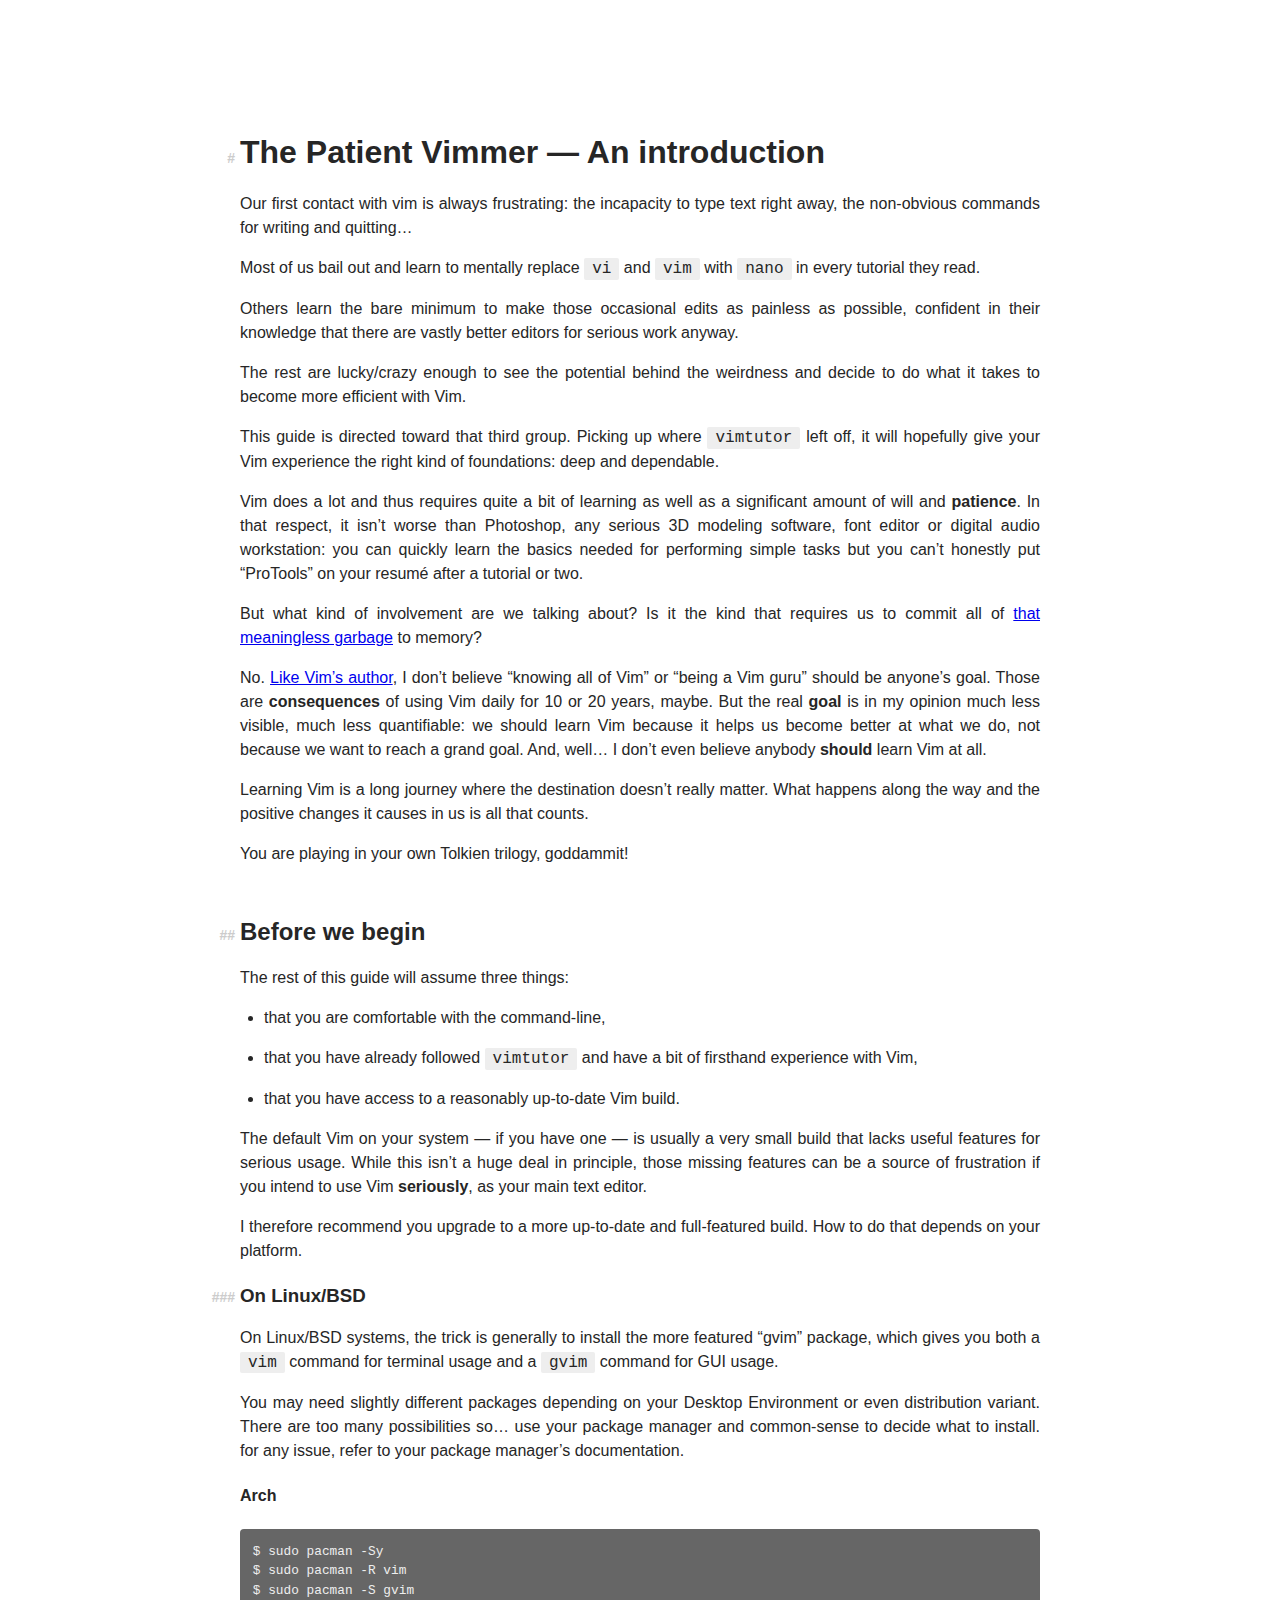
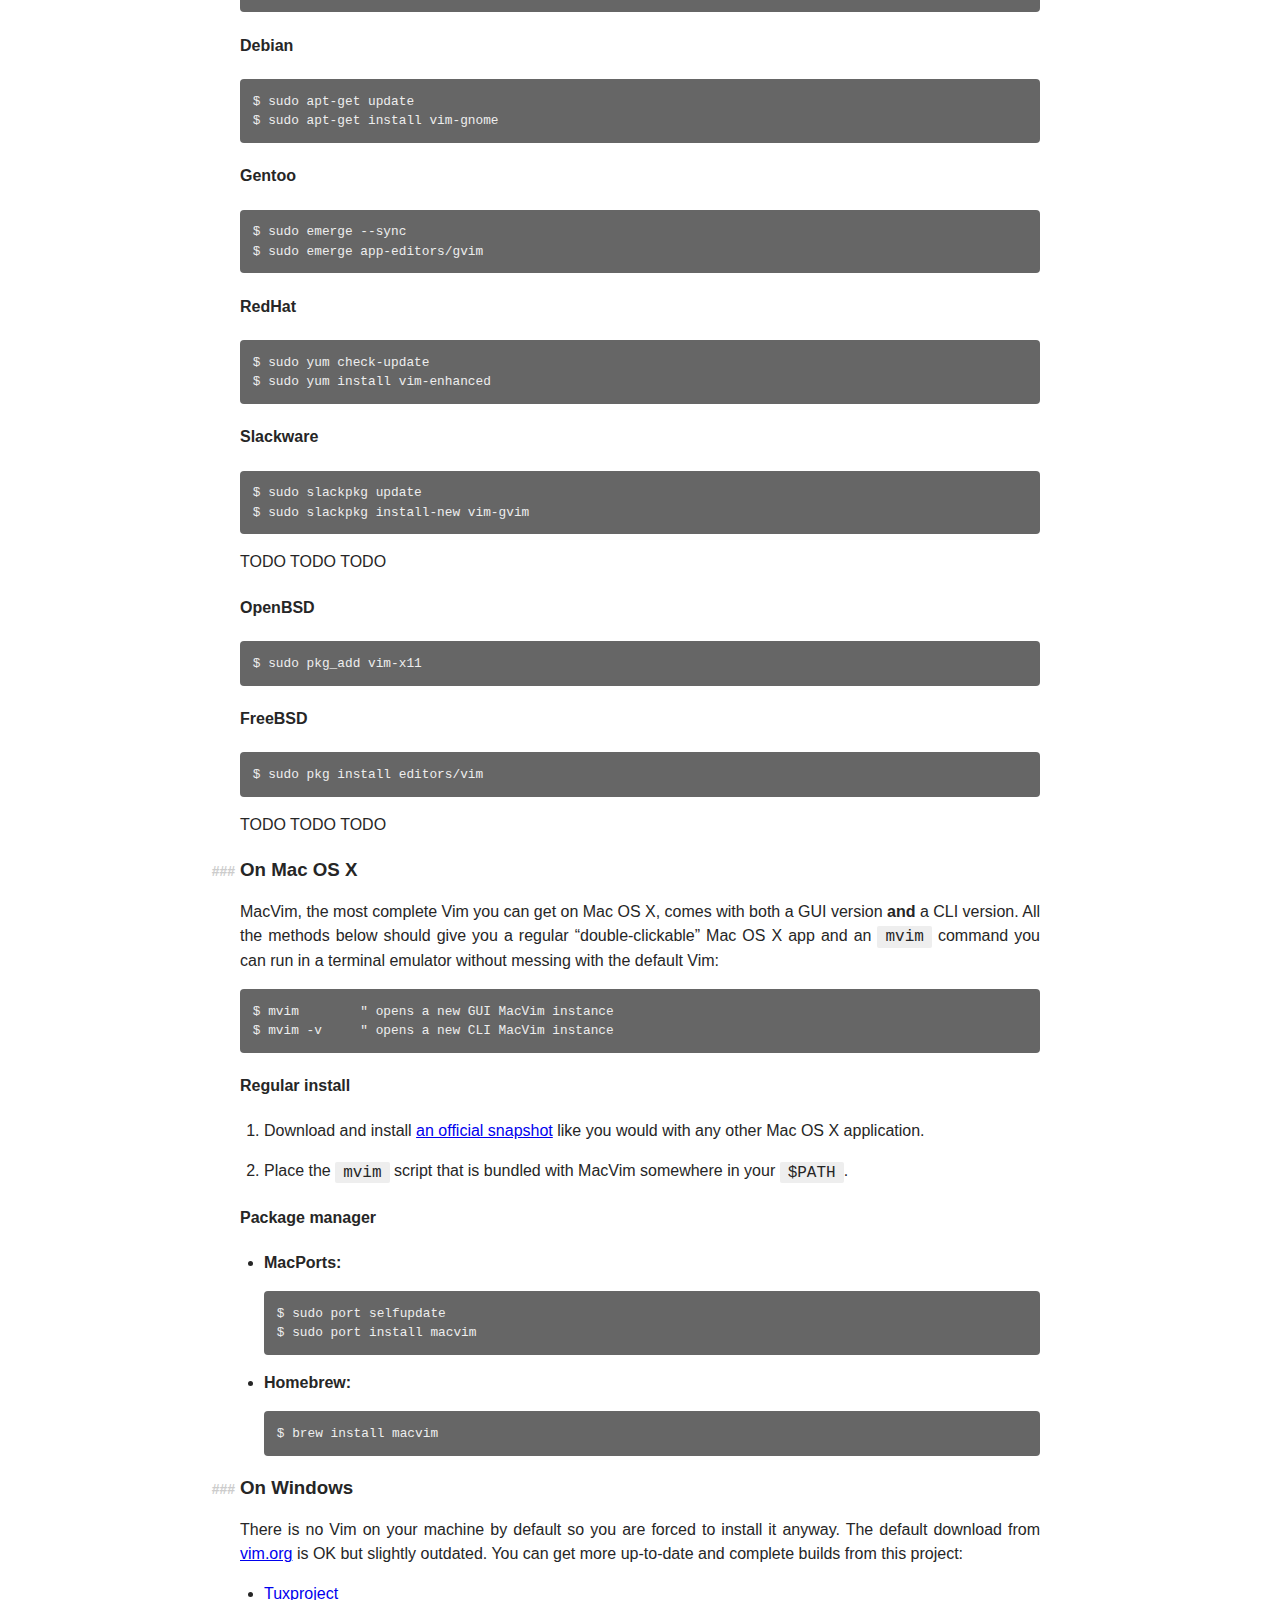
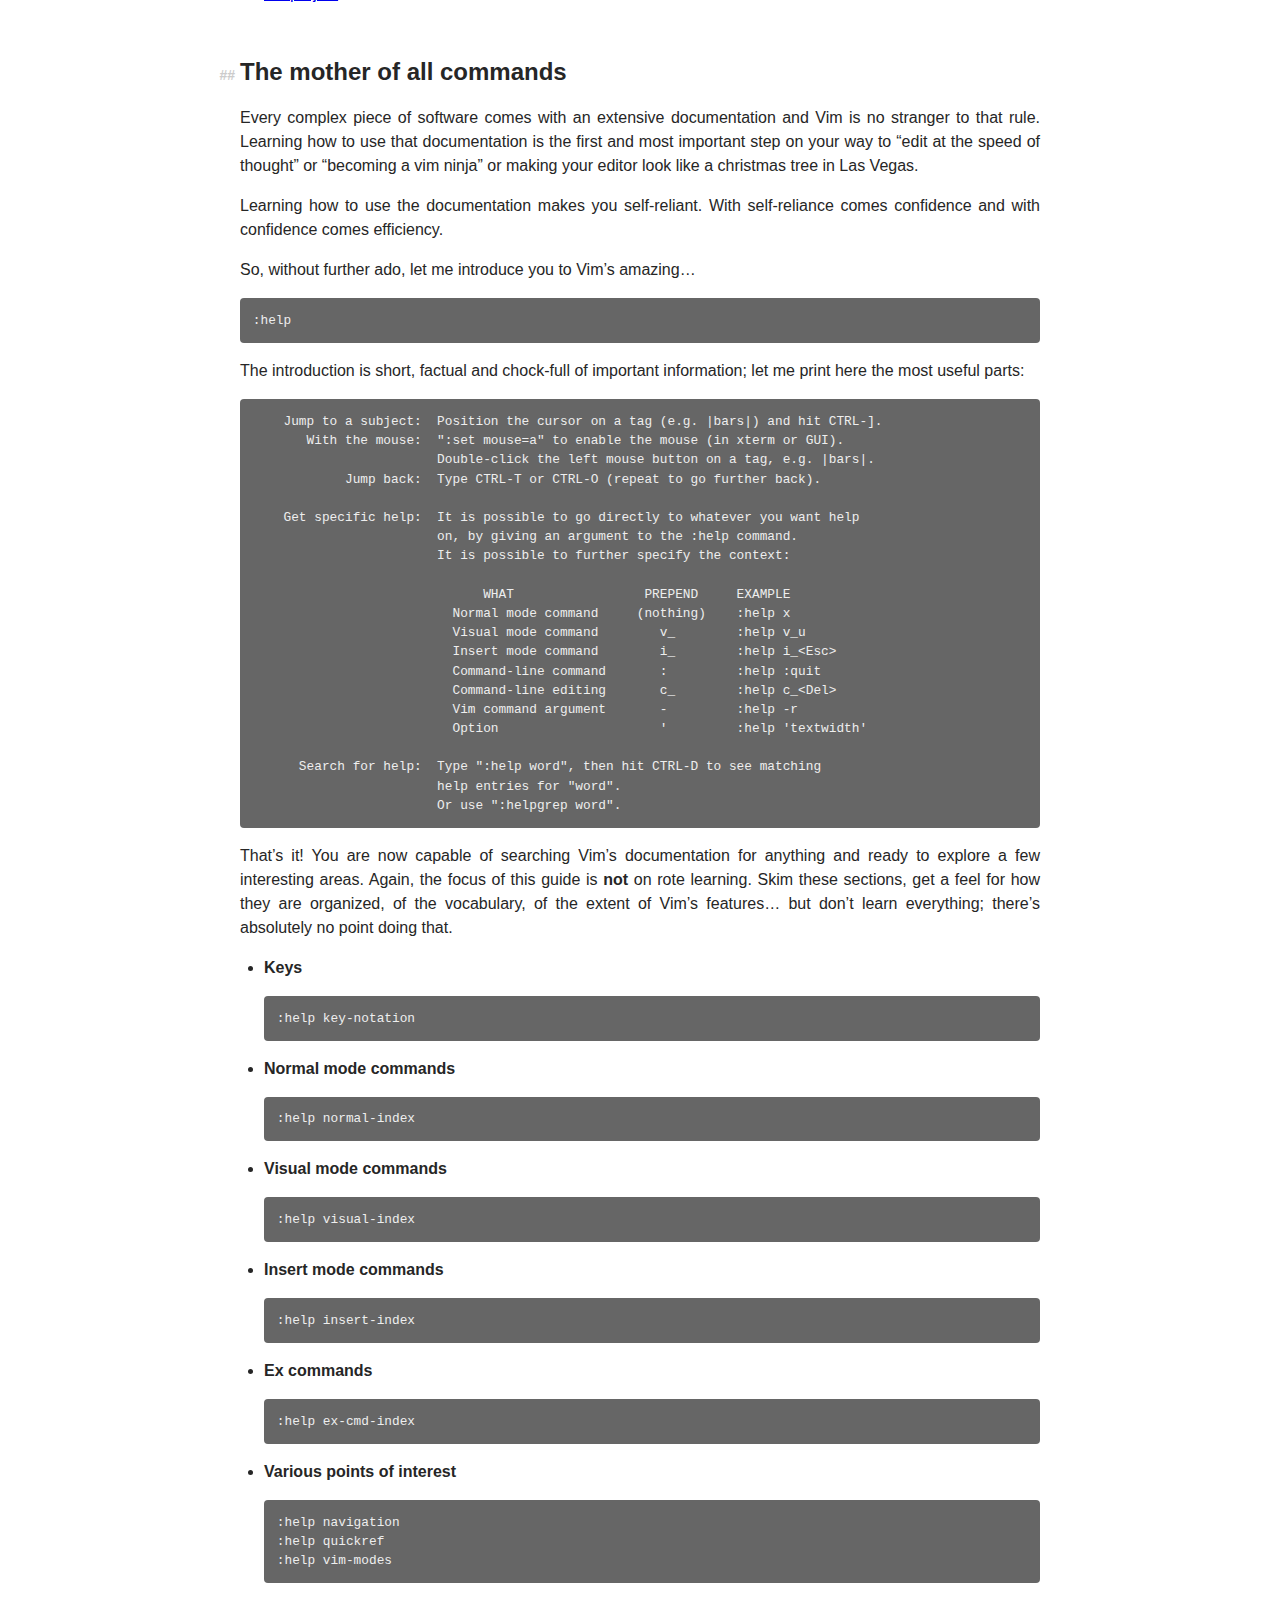
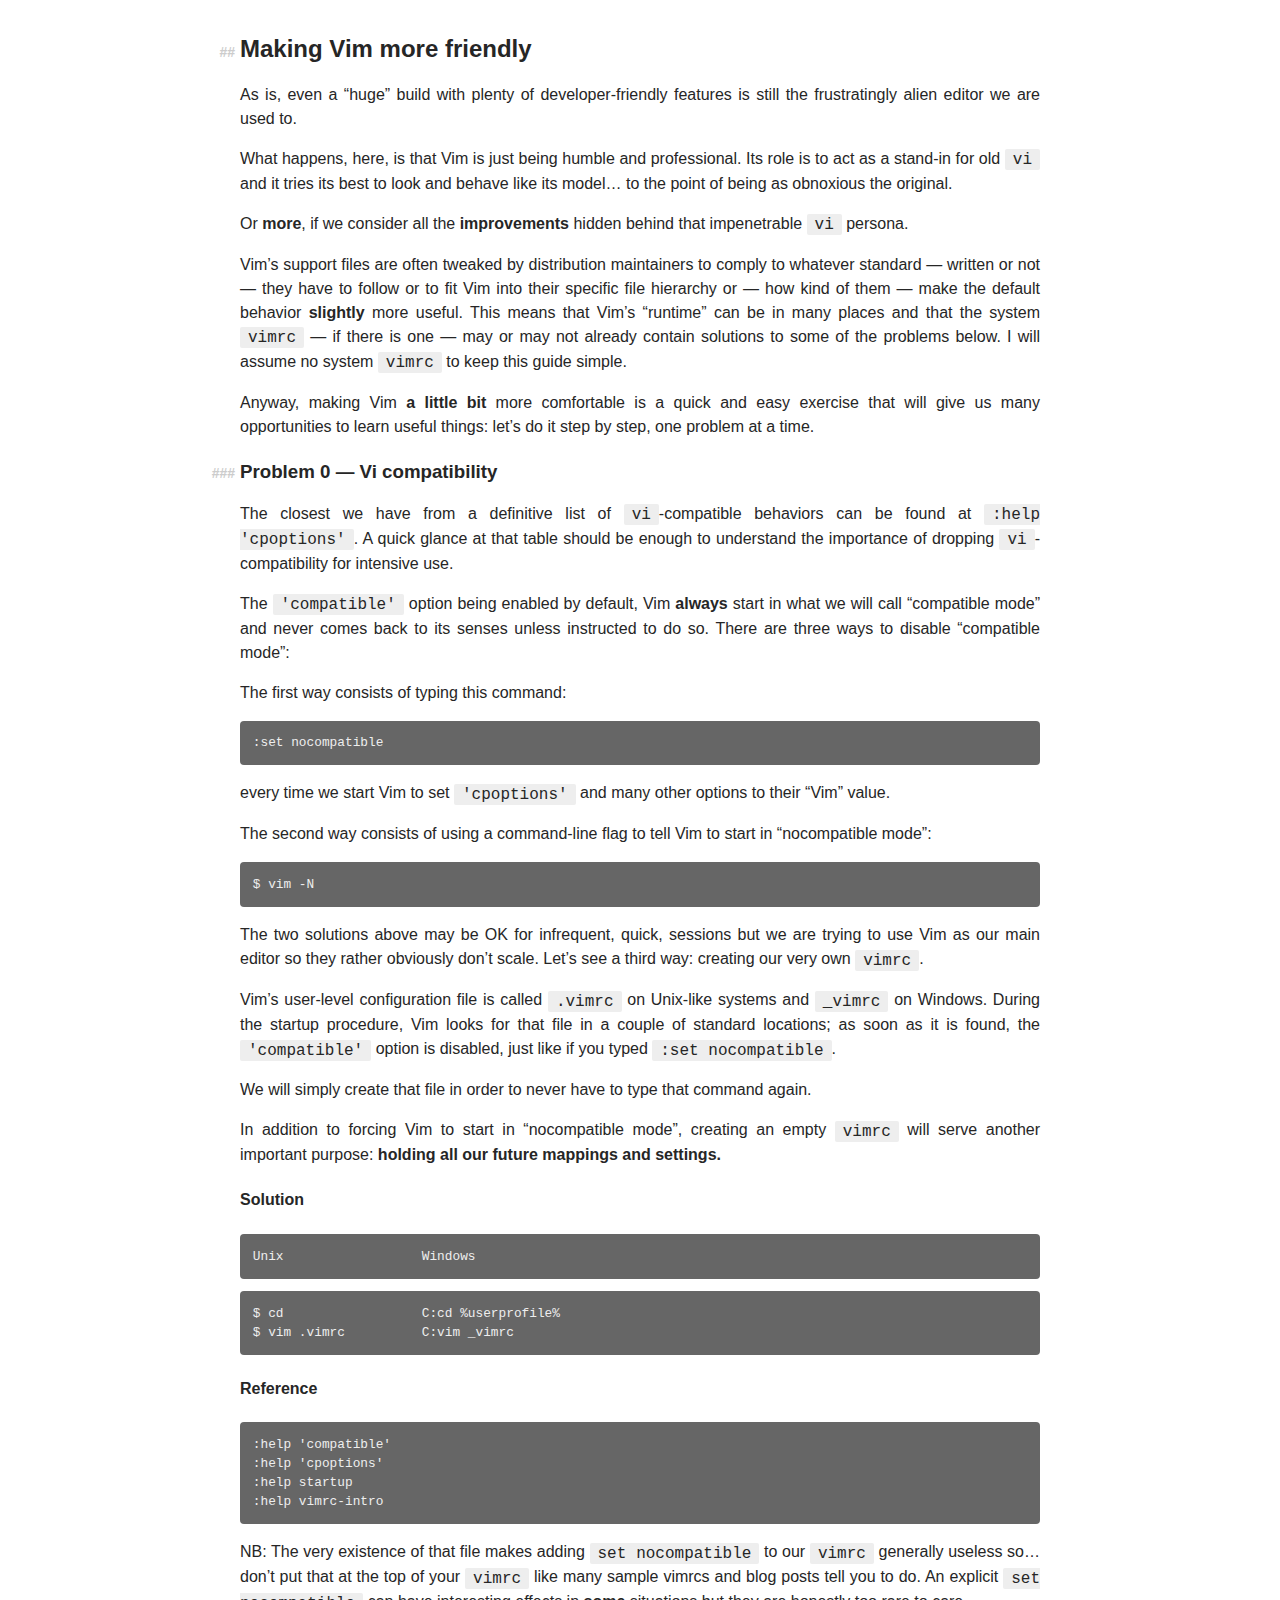
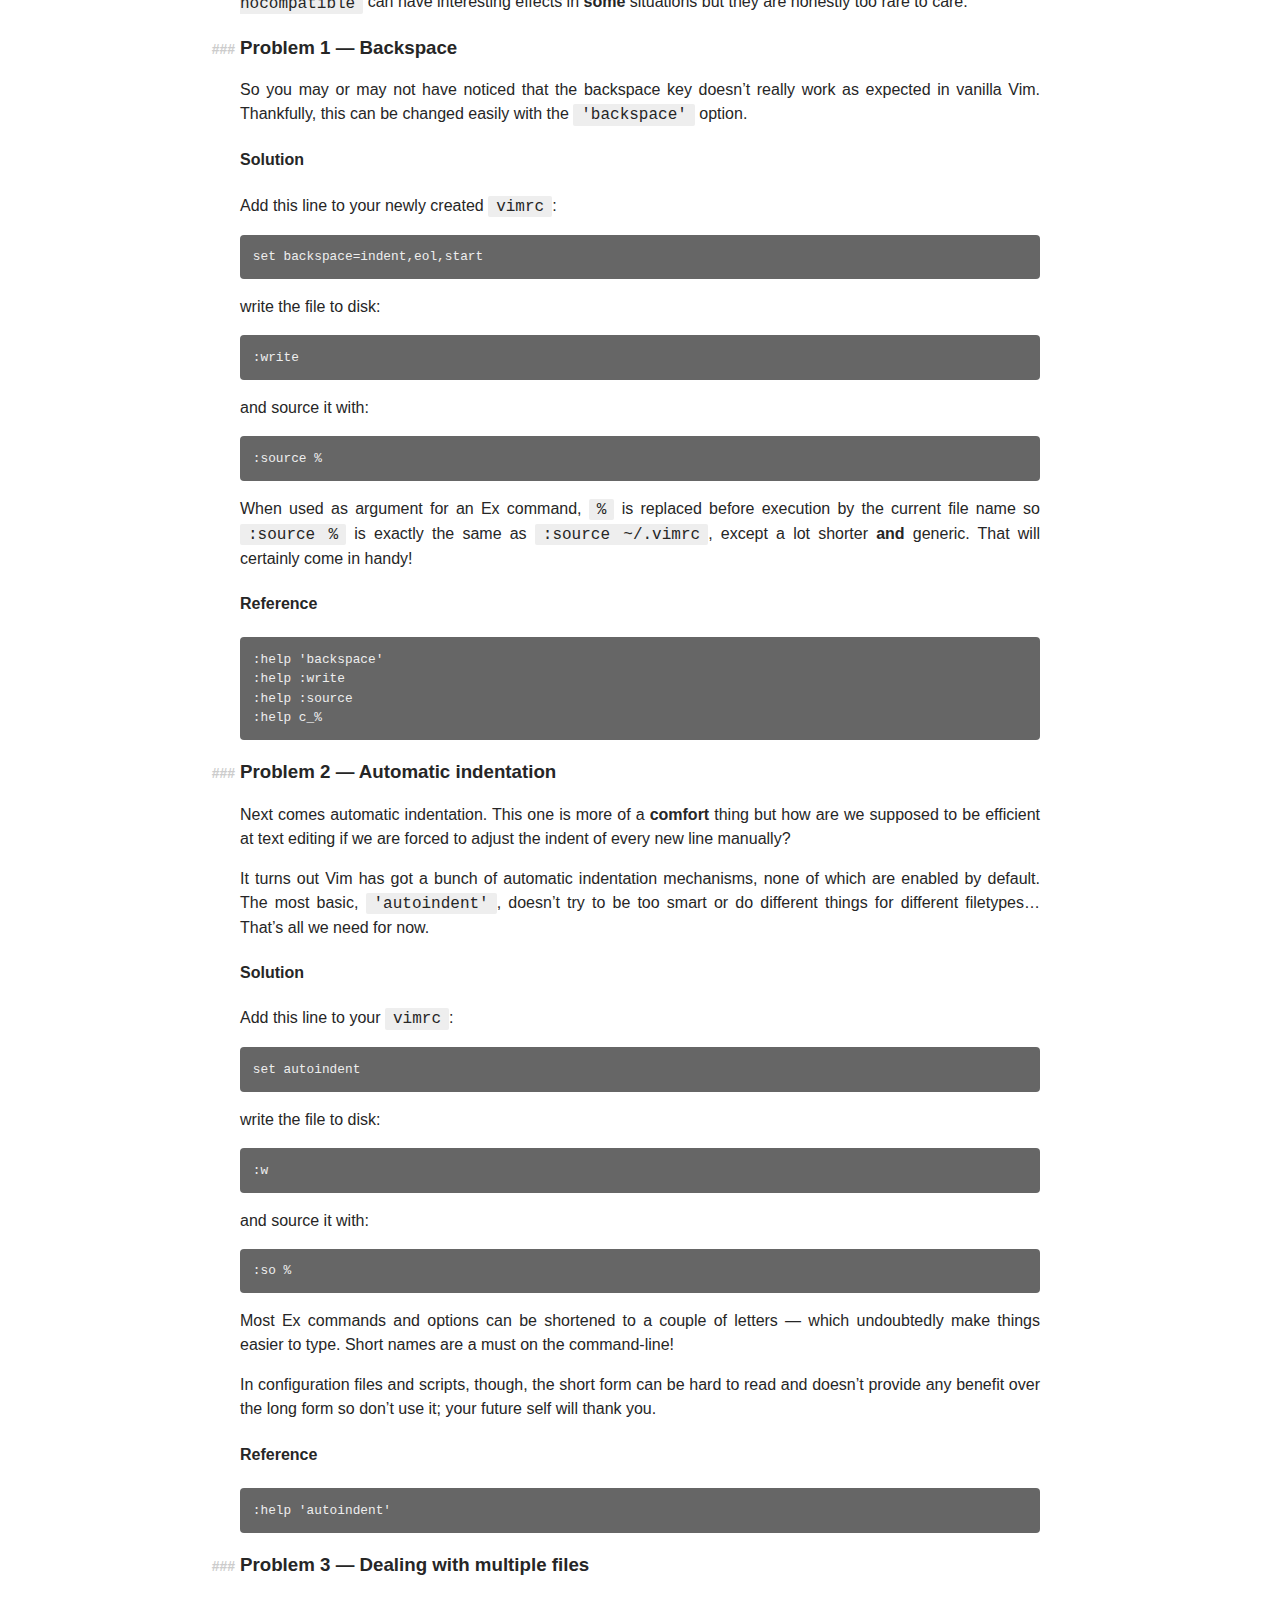
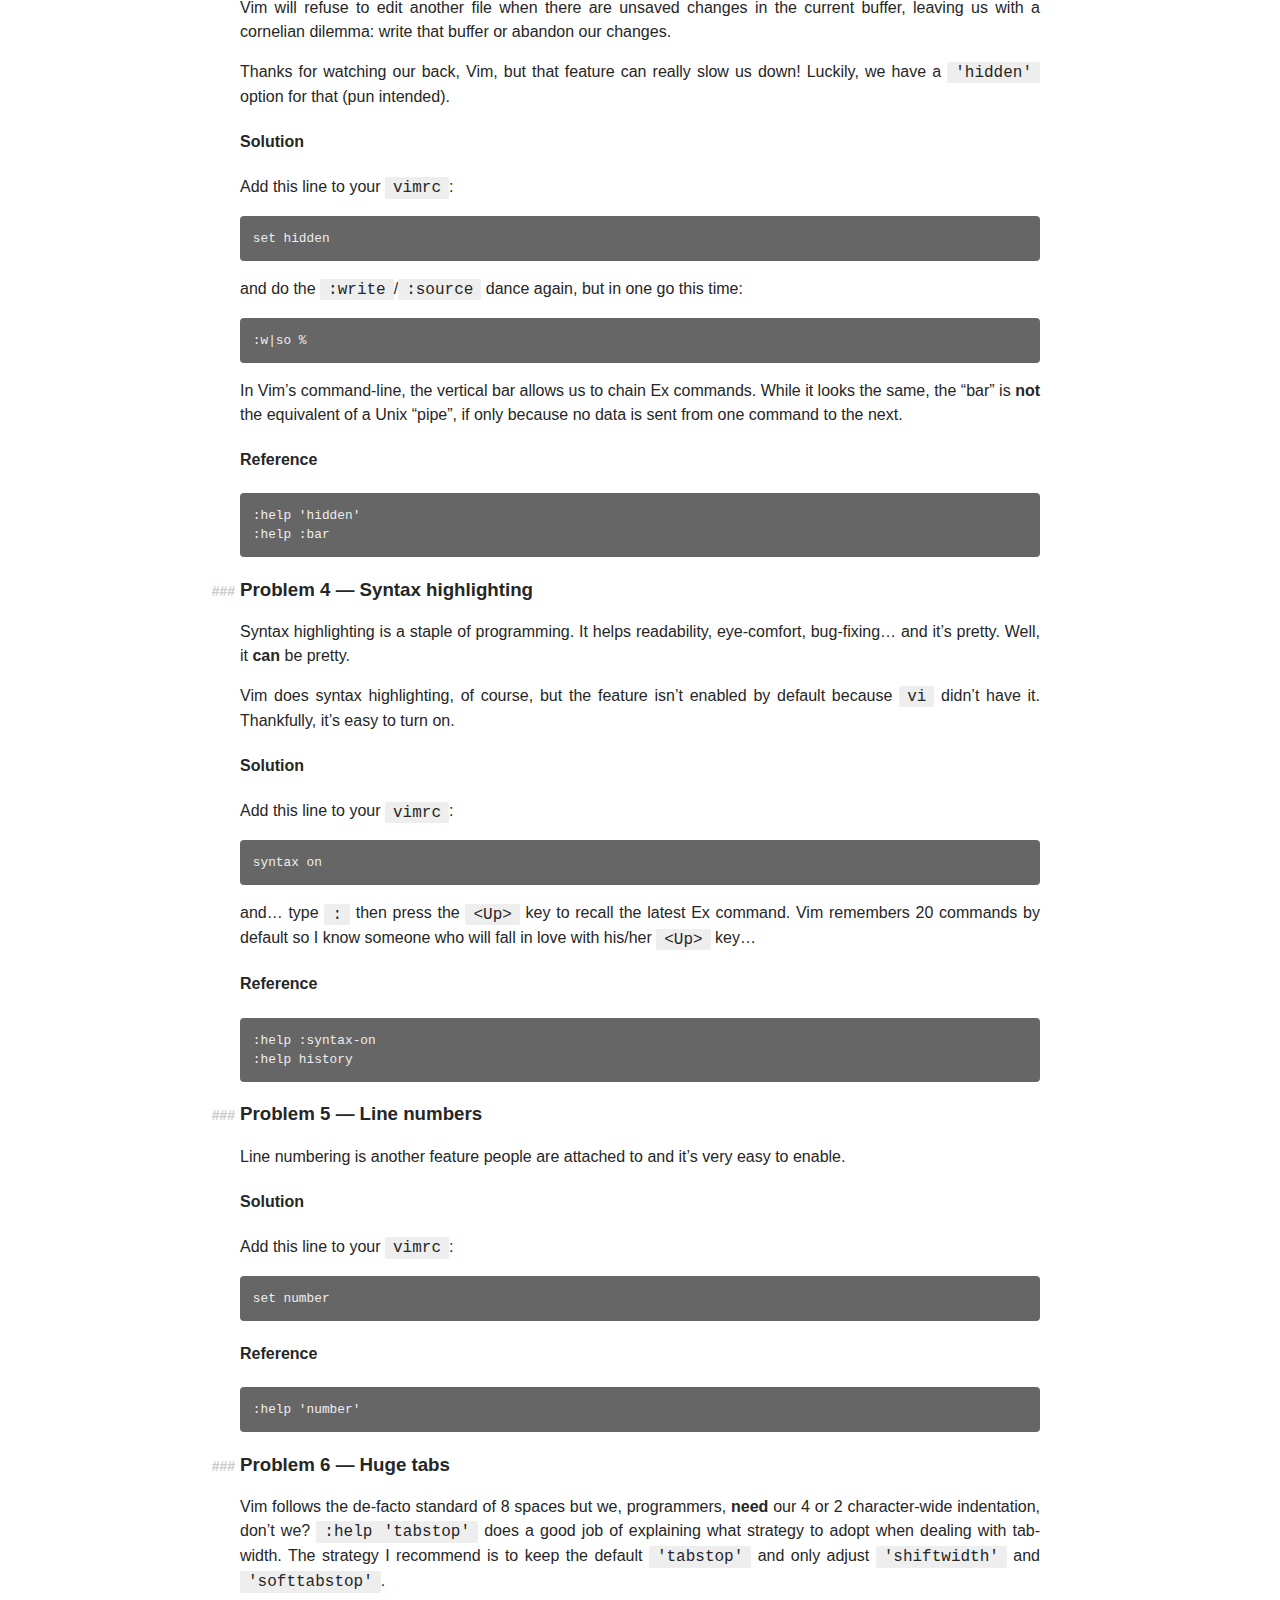
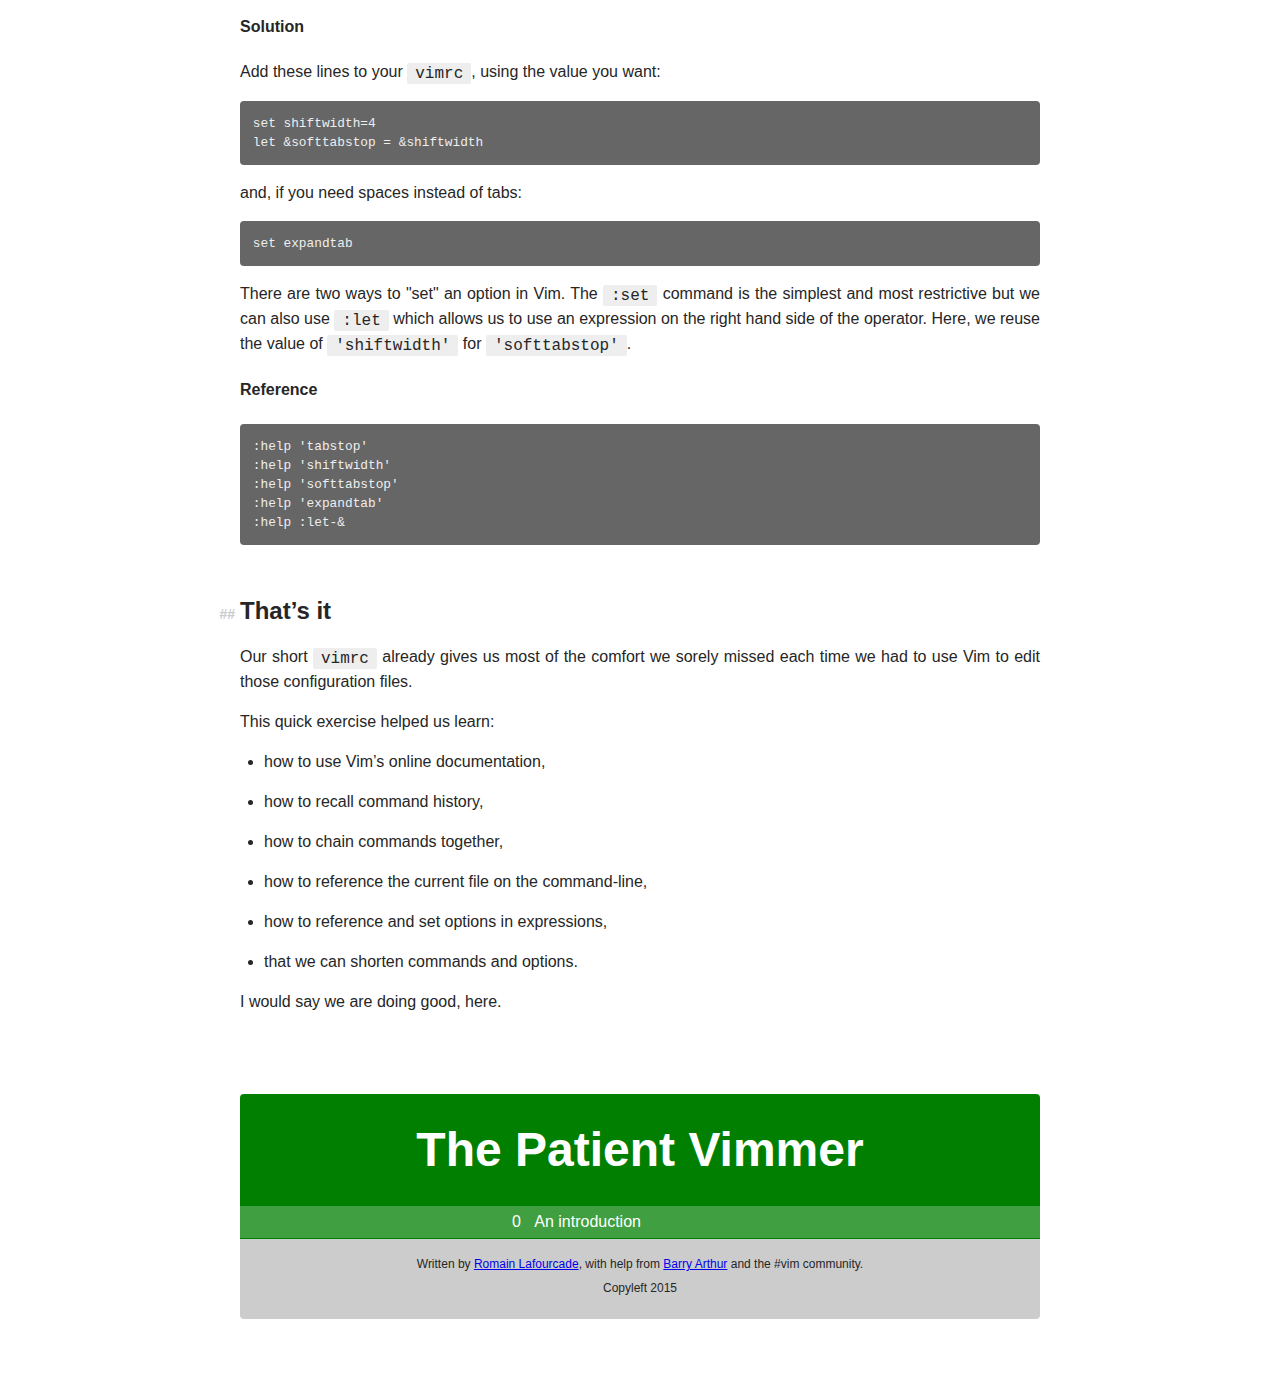
==== 0.html @ e62d8d64 "Small styling changes. Author links." ====
<!DOCTYPE html>
<html lang="en">
<head>
<meta charset="UTF-8">
<!--[if IE]><meta http-equiv="X-UA-Compatible" content="IE=edge"><![endif]-->
<meta name="viewport" content="width=device-width, initial-scale=1.0">
<meta name="generator" content="Asciidoctor 1.5.2">
<title>The Patient Vimmer — An introduction</title>
<link rel="stylesheet" href="css/style.css">
</head>
<body class="article">
<div id="header">
<h1>The Patient Vimmer — An introduction</h1>
</div>
<div id="content">
<div id="preamble">
<div class="sectionbody">
<div class="paragraph">
<p>Our first contact with vim is always frustrating: the incapacity to type text right away, the non-obvious commands for writing and quitting…</p>
</div>
<div class="paragraph">
<p>Most of us bail out and learn to mentally replace <code>vi</code> and <code>vim</code> with <code>nano</code> in every tutorial they read.</p>
</div>
<div class="paragraph">
<p>Others learn the bare minimum to make those occasional edits as painless as possible, confident in their knowledge that there are vastly better editors for serious work anyway.</p>
</div>
<div class="paragraph">
<p>The rest are lucky/crazy enough to see the potential behind the weirdness and decide to do what it takes to become more efficient with Vim.</p>
</div>
<div class="paragraph">
<p>This guide is directed toward that third group. Picking up where <code>vimtutor</code> left off, it will hopefully give your Vim experience the right kind of foundations: deep and dependable.</p>
</div>
<div class="paragraph">
<p>Vim does a lot and thus requires quite a bit of learning as well as a significant amount of will and <strong>patience</strong>. In that respect, it isn’t worse than Photoshop, any serious 3D modeling software, font editor or digital audio workstation: you can quickly learn the basics needed for performing simple tasks but you can’t honestly put “ProTools” on your resumé after a tutorial or two.</p>
</div>
<div class="paragraph">
<p>But what kind of involvement are we talking about? Is it the kind that requires us to commit all of <a href="http://www.viemu.com/vi-vim-cheat-sheet.gif">that meaningless garbage</a> to memory?</p>
</div>
<div class="paragraph">
<p>No. <a href="http://www.moolenaar.net/habits.html">Like Vim&#8217;s author</a>, I don’t believe “knowing all of Vim” or “being a Vim guru” should be anyone’s goal. Those are <strong>consequences</strong> of using Vim daily for 10 or 20 years, maybe. But the real <strong>goal</strong> is in my opinion much less visible, much less quantifiable: we should learn Vim because it helps us become better at what we do, not because we want to reach a grand goal. And, well… I don’t even believe anybody <strong>should</strong> learn Vim at all.</p>
</div>
<div class="paragraph">
<p>Learning Vim is a long journey where the destination doesn’t really matter. What happens along the way and the positive changes it causes in us is all that counts.</p>
</div>
<div class="paragraph">
<p>You are playing in your own Tolkien trilogy, goddammit!</p>
</div>
</div>
</div>
<div class="sect1">
<h2 id="_before_we_begin">Before we begin</h2>
<div class="sectionbody">
<div class="paragraph">
<p>The rest of this guide will assume three things:</p>
</div>
<div class="ulist">
<ul>
<li>
<p>that you are comfortable with the command-line,</p>
</li>
<li>
<p>that you have already followed <code>vimtutor</code> and have a bit of firsthand experience with Vim,</p>
</li>
<li>
<p>that you have access to a reasonably up-to-date Vim build.</p>
</li>
</ul>
</div>
<div class="paragraph">
<p>The default Vim on your system — if you have one — is usually a very small build that lacks useful features for serious usage. While this isn’t a huge deal in principle, those missing features can be a source of frustration if you intend to use Vim <strong>seriously</strong>, as your main text editor.</p>
</div>
<div class="paragraph">
<p>I therefore recommend you upgrade to a more up-to-date and full-featured build. How to do that depends on your platform.</p>
</div>
<div class="sect2">
<h3 id="_on_linux_bsd">On Linux/BSD</h3>
<div class="paragraph">
<p>On Linux/BSD systems, the trick is generally to install the more featured “gvim” package, which gives you both a <code>vim</code> command for terminal usage and a <code>gvim</code> command for GUI usage.</p>
</div>
<div class="paragraph">
<p>You may need slightly different packages depending on your Desktop Environment or even distribution variant. There are too many possibilities so… use your package manager and common-sense to decide what to install. for any issue, refer to your package manager’s documentation.</p>
</div>
<div class="sect3">
<h4 id="_arch">Arch</h4>
<div class="literalblock">
<div class="content">
<pre>$ sudo pacman -Sy
$ sudo pacman -R vim
$ sudo pacman -S gvim</pre>
</div>
</div>
</div>
<div class="sect3">
<h4 id="_debian">Debian</h4>
<div class="literalblock">
<div class="content">
<pre>$ sudo apt-get update
$ sudo apt-get install vim-gnome</pre>
</div>
</div>
</div>
<div class="sect3">
<h4 id="_gentoo">Gentoo</h4>
<div class="literalblock">
<div class="content">
<pre>$ sudo emerge --sync
$ sudo emerge app-editors/gvim</pre>
</div>
</div>
</div>
<div class="sect3">
<h4 id="_redhat">RedHat</h4>
<div class="literalblock">
<div class="content">
<pre>$ sudo yum check-update
$ sudo yum install vim-enhanced</pre>
</div>
</div>
</div>
<div class="sect3">
<h4 id="_slackware">Slackware</h4>
<div class="literalblock">
<div class="content">
<pre>$ sudo slackpkg update
$ sudo slackpkg install-new vim-gvim</pre>
</div>
</div>
<div class="paragraph">
<p>TODO TODO TODO</p>
</div>
</div>
<div class="sect3">
<h4 id="_openbsd">OpenBSD</h4>
<div class="literalblock">
<div class="content">
<pre>$ sudo pkg_add vim-x11</pre>
</div>
</div>
</div>
<div class="sect3">
<h4 id="_freebsd">FreeBSD</h4>
<div class="literalblock">
<div class="content">
<pre>$ sudo pkg install editors/vim</pre>
</div>
</div>
<div class="paragraph">
<p>TODO TODO TODO</p>
</div>
</div>
</div>
<div class="sect2">
<h3 id="_on_mac_os_x">On Mac OS X</h3>
<div class="paragraph">
<p>MacVim, the most complete Vim you can get on Mac OS X, comes with both a GUI version <strong>and</strong> a CLI version. All the methods below should give you a regular “double-clickable” Mac OS X app and an <code>mvim</code> command you can run in a terminal emulator without messing with the default Vim:</p>
</div>
<div class="literalblock">
<div class="content">
<pre>$ mvim        " opens a new GUI MacVim instance
$ mvim -v     " opens a new CLI MacVim instance</pre>
</div>
</div>
<div class="sect3">
<h4 id="_regular_install">Regular install</h4>
<div class="olist arabic">
<ol class="arabic">
<li>
<p>Download and install <a href="https://github.com/b4winckler/macvim/releases">an official snapshot</a> like you would with any other Mac OS X application.</p>
</li>
<li>
<p>Place the <code>mvim</code> script that is bundled with MacVim somewhere in your <code>$PATH</code>.</p>
</li>
</ol>
</div>
</div>
<div class="sect3">
<h4 id="_package_manager">Package manager</h4>
<div class="ulist">
<ul>
<li>
<p><strong>MacPorts:</strong></p>
<div class="literalblock">
<div class="content">
<pre>$ sudo port selfupdate
$ sudo port install macvim</pre>
</div>
</div>
</li>
<li>
<p><strong>Homebrew:</strong></p>
<div class="literalblock">
<div class="content">
<pre>$ brew install macvim</pre>
</div>
</div>
</li>
</ul>
</div>
</div>
</div>
<div class="sect2">
<h3 id="_on_windows">On Windows</h3>
<div class="paragraph">
<p>There is no Vim on your machine by default so you are forced to install it anyway. The default download from <a href="http://wwww.vim.org">vim.org</a> is OK but slightly outdated. You can get more up-to-date and complete builds from this project:</p>
</div>
<div class="ulist">
<ul>
<li>
<p><a href="http://tuxproject.de/projects/vim/">Tuxproject</a></p>
</li>
</ul>
</div>
</div>
</div>
</div>
<div class="sect1">
<h2 id="_the_mother_of_all_commands">The mother of all commands</h2>
<div class="sectionbody">
<div class="paragraph">
<p>Every complex piece of software comes with an extensive documentation and Vim is no stranger to that rule. Learning how to use that documentation is the first and most important step on your way to “edit at the speed of thought” or “becoming a vim ninja” or making your editor look like a christmas tree in Las Vegas.</p>
</div>
<div class="paragraph">
<p>Learning how to use the documentation makes you self-reliant. With self-reliance comes confidence and with confidence comes efficiency.</p>
</div>
<div class="paragraph">
<p>So, without further ado, let me introduce you to Vim’s amazing…</p>
</div>
<div class="literalblock">
<div class="content">
<pre>:help</pre>
</div>
</div>
<div class="paragraph">
<p>The introduction is short, factual and chock-full of important information; let me print here the most useful parts:</p>
</div>
<div class="literalblock">
<div class="content">
<pre>    Jump to a subject:  Position the cursor on a tag (e.g. |bars|) and hit CTRL-].
       With the mouse:  ":set mouse=a" to enable the mouse (in xterm or GUI).
                        Double-click the left mouse button on a tag, e.g. |bars|.
            Jump back:  Type CTRL-T or CTRL-O (repeat to go further back).

    Get specific help:  It is possible to go directly to whatever you want help
                        on, by giving an argument to the :help command.
                        It is possible to further specify the context:

                              WHAT                 PREPEND     EXAMPLE
                          Normal mode command     (nothing)    :help x
                          Visual mode command        v_        :help v_u
                          Insert mode command        i_        :help i_&lt;Esc&gt;
                          Command-line command       :         :help :quit
                          Command-line editing       c_        :help c_&lt;Del&gt;
                          Vim command argument       -         :help -r
                          Option                     '         :help 'textwidth'

      Search for help:  Type ":help word", then hit CTRL-D to see matching
                        help entries for "word".
                        Or use ":helpgrep word".</pre>
</div>
</div>
<div class="paragraph">
<p>That’s it! You are now capable of searching Vim’s documentation for anything and ready to explore a few interesting areas. Again, the focus of this guide is <strong>not</strong> on rote learning. Skim these sections, get a feel for how they are organized, of the vocabulary, of the extent of Vim’s features… but don’t learn everything; there’s absolutely no point doing that.</p>
</div>
<div class="ulist">
<ul>
<li>
<p><strong>Keys</strong></p>
<div class="literalblock">
<div class="content">
<pre>:help key-notation</pre>
</div>
</div>
</li>
<li>
<p><strong>Normal mode commands</strong></p>
<div class="literalblock">
<div class="content">
<pre>:help normal-index</pre>
</div>
</div>
</li>
<li>
<p><strong>Visual mode commands</strong></p>
<div class="literalblock">
<div class="content">
<pre>:help visual-index</pre>
</div>
</div>
</li>
<li>
<p><strong>Insert mode commands</strong></p>
<div class="literalblock">
<div class="content">
<pre>:help insert-index</pre>
</div>
</div>
</li>
<li>
<p><strong>Ex commands</strong></p>
<div class="literalblock">
<div class="content">
<pre>:help ex-cmd-index</pre>
</div>
</div>
</li>
<li>
<p><strong>Various points of interest</strong></p>
<div class="literalblock">
<div class="content">
<pre>:help navigation
:help quickref
:help vim-modes</pre>
</div>
</div>
</li>
</ul>
</div>
</div>
</div>
<div class="sect1">
<h2 id="_making_vim_more_friendly">Making Vim more friendly</h2>
<div class="sectionbody">
<div class="paragraph">
<p>As is, even a “huge” build with plenty of developer-friendly features is still the frustratingly alien editor we are used to.</p>
</div>
<div class="paragraph">
<p>What happens, here, is that Vim is just being humble and professional. Its role is to act as a stand-in for old <code>vi</code> and it tries its best to look and behave like its model… to the point of being as obnoxious the original.</p>
</div>
<div class="paragraph">
<p>Or <strong>more</strong>, if we consider all the <strong>improvements</strong> hidden behind that impenetrable <code>vi</code> persona.</p>
</div>
<div class="paragraph">
<p>Vim’s support files are often tweaked by distribution maintainers to comply to whatever standard — written or not — they have to follow or to fit Vim into their specific file hierarchy or — how kind of them — make the default behavior <strong>slightly</strong> more useful. This means that Vim’s “runtime” can be in many places and that the system <code>vimrc</code> — if there is one — may or may not already contain solutions to some of the problems below. I will assume no system <code>vimrc</code> to keep this guide simple.</p>
</div>
<div class="paragraph">
<p>Anyway, making Vim <strong>a little bit</strong> more comfortable is a quick and easy exercise that will give us many opportunities to learn useful things: let’s do it step by step, one problem at a time.</p>
</div>
<div class="sect2">
<h3 id="_problem_0_vi_compatibility">Problem 0 — Vi compatibility</h3>
<div class="paragraph">
<p>The closest we have from a definitive list of <code>vi</code>-compatible behaviors can be found at <code>:help 'cpoptions'</code>. A quick glance at that table should be enough to understand the importance of dropping <code>vi</code>-compatibility for intensive use.</p>
</div>
<div class="paragraph">
<p>The <code>'compatible'</code> option being enabled by default, Vim <strong>always</strong> start in what we will call “compatible mode” and never comes back to its senses unless instructed to do so. There are three ways to disable “compatible mode”:</p>
</div>
<div class="paragraph">
<p>The first way consists of typing this command:</p>
</div>
<div class="literalblock">
<div class="content">
<pre>:set nocompatible</pre>
</div>
</div>
<div class="paragraph">
<p>every time we start Vim to set <code>'cpoptions'</code> and many other options to their “Vim” value.</p>
</div>
<div class="paragraph">
<p>The second way consists of using a command-line flag to tell Vim to start in “nocompatible mode”:</p>
</div>
<div class="literalblock">
<div class="content">
<pre>$ vim -N</pre>
</div>
</div>
<div class="paragraph">
<p>The two solutions above may be OK for infrequent, quick, sessions but we are trying to use Vim as our main editor so they rather obviously don’t scale. Let’s see a third way: creating our very own <code>vimrc</code>.</p>
</div>
<div class="paragraph">
<p>Vim’s user-level configuration file is called <code>.vimrc</code> on Unix-like systems and <code>_vimrc</code> on Windows. During the startup procedure, Vim looks for that file in a couple of standard locations; as soon as it is found, the <code>'compatible'</code> option is disabled, just like if you typed <code>:set nocompatible</code>.</p>
</div>
<div class="paragraph">
<p>We will simply create that file in order to never have to type that command again.</p>
</div>
<div class="paragraph">
<p>In addition to forcing Vim to start in “nocompatible mode”, creating an empty <code>vimrc</code> will serve another important purpose: <strong>holding all our future mappings and settings.</strong></p>
</div>
<div class="sect3">
<h4 id="_solution">Solution</h4>
<div class="literalblock">
<div class="content">
<pre>Unix                  Windows</pre>
</div>
</div>
<div class="literalblock">
<div class="content">
<pre>$ cd                  C:cd %userprofile%
$ vim .vimrc          C:vim _vimrc</pre>
</div>
</div>
</div>
<div class="sect3">
<h4 id="_reference">Reference</h4>
<div class="literalblock">
<div class="content">
<pre>:help 'compatible'
:help 'cpoptions'
:help startup
:help vimrc-intro</pre>
</div>
</div>
<div class="paragraph">
<p>NB: The very existence of that file makes adding <code>set nocompatible</code> to our <code>vimrc</code> generally useless so… don’t put that at the top of your <code>vimrc</code> like many sample vimrcs and blog posts tell you to do. An explicit <code>set nocompatible</code> can have interesting effects in <strong>some</strong> situations but they are honestly too rare to care.</p>
</div>
</div>
</div>
<div class="sect2">
<h3 id="_problem_1_backspace">Problem 1 — Backspace</h3>
<div class="paragraph">
<p>So you may or may not have noticed that the backspace key doesn’t really work as expected in vanilla Vim. Thankfully, this can be changed easily with the <code>'backspace'</code> option.</p>
</div>
<div class="sect3">
<h4 id="_solution_2">Solution</h4>
<div class="paragraph">
<p>Add this line to your newly created <code>vimrc</code>:</p>
</div>
<div class="literalblock">
<div class="content">
<pre>set backspace=indent,eol,start</pre>
</div>
</div>
<div class="paragraph">
<p>write the file to disk:</p>
</div>
<div class="literalblock">
<div class="content">
<pre>:write</pre>
</div>
</div>
<div class="paragraph">
<p>and source it with:</p>
</div>
<div class="literalblock">
<div class="content">
<pre>:source %</pre>
</div>
</div>
<div class="paragraph">
<p>When used as argument for an Ex command, <code>%</code> is replaced before execution by the current file name so <code>:source %</code> is exactly the same as <code>:source ~/.vimrc</code>, except a lot shorter <strong>and</strong> generic. That will certainly come in handy!</p>
</div>
</div>
<div class="sect3">
<h4 id="_reference_2">Reference</h4>
<div class="literalblock">
<div class="content">
<pre>:help 'backspace'
:help :write
:help :source
:help c_%</pre>
</div>
</div>
</div>
</div>
<div class="sect2">
<h3 id="_problem_2_automatic_indentation">Problem 2 — Automatic indentation</h3>
<div class="paragraph">
<p>Next comes automatic indentation. This one is more of a <strong>comfort</strong> thing but how are we supposed to be efficient at text editing if we are forced to adjust the indent of every new line manually?</p>
</div>
<div class="paragraph">
<p>It turns out Vim has got a bunch of automatic indentation mechanisms, none of which are enabled by default. The most basic, <code>'autoindent'</code>, doesn’t try to be too smart or do different things for different filetypes… That’s all we need for now.</p>
</div>
<div class="sect3">
<h4 id="_solution_3">Solution</h4>
<div class="paragraph">
<p>Add this line to your <code>vimrc</code>:</p>
</div>
<div class="literalblock">
<div class="content">
<pre>set autoindent</pre>
</div>
</div>
<div class="paragraph">
<p>write the file to disk:</p>
</div>
<div class="literalblock">
<div class="content">
<pre>:w</pre>
</div>
</div>
<div class="paragraph">
<p>and source it with:</p>
</div>
<div class="literalblock">
<div class="content">
<pre>:so %</pre>
</div>
</div>
<div class="paragraph">
<p>Most Ex commands and options can be shortened to a couple of letters — which undoubtedly make things easier to type. Short names are a must on the command-line!</p>
</div>
<div class="paragraph">
<p>In configuration files and scripts, though, the short form can be hard to read and doesn’t provide any benefit over the long form so don’t use it; your future self will thank you.</p>
</div>
</div>
<div class="sect3">
<h4 id="_reference_3">Reference</h4>
<div class="literalblock">
<div class="content">
<pre>:help 'autoindent'</pre>
</div>
</div>
</div>
</div>
<div class="sect2">
<h3 id="_problem_3_dealing_with_multiple_files">Problem 3 — Dealing with multiple files</h3>
<div class="paragraph">
<p>Vim will refuse to edit another file when there are unsaved changes in the current buffer, leaving us with a cornelian dilemma: write that buffer or abandon our changes.</p>
</div>
<div class="paragraph">
<p>Thanks for watching our back, Vim, but that feature can really slow us down! Luckily, we have a <code>'hidden'</code> option for that (pun intended).</p>
</div>
<div class="sect3">
<h4 id="_solution_4">Solution</h4>
<div class="paragraph">
<p>Add this line to your <code>vimrc</code>:</p>
</div>
<div class="literalblock">
<div class="content">
<pre>set hidden</pre>
</div>
</div>
<div class="paragraph">
<p>and do the <code>:write</code>/<code>:source</code> dance again, but in one go this time:</p>
</div>
<div class="literalblock">
<div class="content">
<pre>:w|so %</pre>
</div>
</div>
<div class="paragraph">
<p>In Vim’s command-line, the vertical bar allows us to chain Ex commands. While it looks the same, the “bar” is <strong>not</strong> the equivalent of a Unix “pipe”, if only because no data is sent from one command to the next.</p>
</div>
</div>
<div class="sect3">
<h4 id="_reference_4">Reference</h4>
<div class="literalblock">
<div class="content">
<pre>:help 'hidden'
:help :bar</pre>
</div>
</div>
</div>
</div>
<div class="sect2">
<h3 id="_problem_4_syntax_highlighting">Problem 4 — Syntax highlighting</h3>
<div class="paragraph">
<p>Syntax highlighting is a staple of programming. It helps readability, eye-comfort, bug-fixing… and it’s pretty. Well, it <strong>can</strong> be pretty.</p>
</div>
<div class="paragraph">
<p>Vim does syntax highlighting, of course, but the feature isn’t enabled by default because <code>vi</code> didn’t have it. Thankfully, it’s easy to turn on.</p>
</div>
<div class="sect3">
<h4 id="_solution_5">Solution</h4>
<div class="paragraph">
<p>Add this line to your <code>vimrc</code>:</p>
</div>
<div class="literalblock">
<div class="content">
<pre>syntax on</pre>
</div>
</div>
<div class="paragraph">
<p>and… type <code>:</code> then press the <code>&lt;Up&gt;</code> key to recall the latest Ex command. Vim remembers 20 commands by default so I know someone who will fall in love with his/her <code>&lt;Up&gt;</code> key…</p>
</div>
</div>
<div class="sect3">
<h4 id="_reference_5">Reference</h4>
<div class="literalblock">
<div class="content">
<pre>:help :syntax-on
:help history</pre>
</div>
</div>
</div>
</div>
<div class="sect2">
<h3 id="_problem_5_line_numbers">Problem 5 — Line numbers</h3>
<div class="paragraph">
<p>Line numbering is another feature people are attached to and it’s very easy to enable.</p>
</div>
<div class="sect3">
<h4 id="_solution_6">Solution</h4>
<div class="paragraph">
<p>Add this line to your <code>vimrc</code>:</p>
</div>
<div class="literalblock">
<div class="content">
<pre>set number</pre>
</div>
</div>
</div>
<div class="sect3">
<h4 id="_reference_6">Reference</h4>
<div class="literalblock">
<div class="content">
<pre>:help 'number'</pre>
</div>
</div>
</div>
</div>
<div class="sect2">
<h3 id="_problem_6_huge_tabs">Problem 6 — Huge tabs</h3>
<div class="paragraph">
<p>Vim follows the de-facto standard of 8 spaces but we, programmers, <strong>need</strong> our 4 or 2 character-wide indentation, don’t we? <code>:help 'tabstop'</code> does a good job of explaining what strategy to adopt when dealing with tab-width. The strategy I recommend is to keep the default <code>'tabstop'</code> and only adjust <code>'shiftwidth'</code> and <code>'softtabstop'</code>.</p>
</div>
<div class="sect3">
<h4 id="_solution_7">Solution</h4>
<div class="paragraph">
<p>Add these lines to your <code>vimrc</code>, using the value you want:</p>
</div>
<div class="literalblock">
<div class="content">
<pre>set shiftwidth=4
let &amp;softtabstop = &amp;shiftwidth</pre>
</div>
</div>
<div class="paragraph">
<p>and, if you need spaces instead of tabs:</p>
</div>
<div class="literalblock">
<div class="content">
<pre>set expandtab</pre>
</div>
</div>
<div class="paragraph">
<p>There are two ways to "set" an option in Vim. The <code>:set</code> command is the simplest and most restrictive but we can also use <code>:let</code> which allows us to use an expression on the right hand side of the operator. Here, we reuse the value of <code>'shiftwidth'</code> for <code>'softtabstop'</code>.</p>
</div>
</div>
<div class="sect3">
<h4 id="_reference_7">Reference</h4>
<div class="literalblock">
<div class="content">
<pre>:help 'tabstop'
:help 'shiftwidth'
:help 'softtabstop'
:help 'expandtab'
:help :let-&amp;</pre>
</div>
</div>
</div>
</div>
</div>
</div>
<div class="sect1">
<h2 id="_that_s_it">That’s it</h2>
<div class="sectionbody">
<div class="paragraph">
<p>Our short <code>vimrc</code> already gives us most of the comfort we sorely missed each time we had to use Vim to edit those configuration files.</p>
</div>
<div class="paragraph">
<p>This quick exercise helped us learn:</p>
</div>
<div class="ulist">
<ul>
<li>
<p>how to use Vim’s online documentation,</p>
</li>
<li>
<p>how to recall command history,</p>
</li>
<li>
<p>how to chain commands together,</p>
</li>
<li>
<p>how to reference the current file on the command-line,</p>
</li>
<li>
<p>how to reference and set options in expressions,</p>
</li>
<li>
<p>that we can shorten commands and options.</p>
</li>
</ul>
</div>
<div class="paragraph">
<p>I would say we are doing good, here.</p>
</div>
<div id="front">
    <h6>The Patient Vimmer</h6>
    <ul>
        <li>
            <a href="#">0&nbsp;&nbsp;&nbsp;An introduction</a>
        </li>
    </ul>
    <div id="bottom">
        <p>Written by <a href="https://github.com/romainl">Romain Lafourcade</a>, with help from <a href="https://github.com/dahu/">Barry Arthur</a> and the #vim community.</p>
        <p>Copyleft 2015</p>
    </div>
</div>
</div>
</div>
</div>
<div id="footer">
<div id="footer-text">
Last updated 2015-02-20 16:46:37 CET
</div>
</div>
</body>
</html>
---- css/style.css ----
/*! normalize.css v3.0.2 | MIT License | git.io/normalize */

/**
 * 1. Set default font family to sans-serif.
 * 2. Prevent iOS text size adjust after orientation change, without disabling
 *    user zoom.
 */

html {
    font-family: sans-serif; /* 1 */
    -ms-text-size-adjust: 100%; /* 2 */
    -webkit-text-size-adjust: 100%; /* 2 */
}

/**
 * Remove default margin.
 */

body {
    margin: 0;
}

/* HTML5 display definitions
========================================================================== */

/**
 * Correct `block` display not defined for any HTML5 element in IE 8/9.
 * Correct `block` display not defined for `details` or `summary` in IE 10/11
 * and Firefox.
 * Correct `block` display not defined for `main` in IE 11.
 */

article,
aside,
details,
figcaption,
figure,
#front,
header,
hgroup,
main,
menu,
nav,
section,
summary {
    display: block;
}

/**
 * 1. Correct `inline-block` display not defined in IE 8/9.
 * 2. Normalize vertical alignment of `progress` in Chrome, Firefox, and Opera.
 */

audio,
canvas,
progress,
video {
    display: inline-block; /* 1 */
    vertical-align: baseline; /* 2 */
}

/**
 * Prevent modern browsers from displaying `audio` without controls.
 * Remove excess height in iOS 5 devices.
 */

audio:not([controls]) {
    display: none;
    height: 0;
}

/**
 * Address `[hidden]` styling not present in IE 8/9/10.
 * Hide the `template` element in IE 8/9/11, Safari, and Firefox < 22.
 */

[hidden],
template {
    display: none;
}

/* Links
========================================================================== */

/**
 * Remove the gray background color from active links in IE 10.
 */

a {
    background-color: transparent;
}

/**
 * Improve readability when focused and also mouse hovered in all browsers.
 */

a:active,
a:hover {
    outline: 0;
}

/* Text-level semantics
========================================================================== */

/**
 * Address styling not present in IE 8/9/10/11, Safari, and Chrome.
 */

abbr[title] {
    border-bottom: 1px dotted;
}

/**
 * Address style set to `bolder` in Firefox 4+, Safari, and Chrome.
 */

b,
strong {
    font-weight: bold;
}

/**
 * Address styling not present in Safari and Chrome.
 */

dfn {
    font-style: italic;
}

/**
 * Address variable `h1` font-size and margin within `section` and `article`
 * contexts in Firefox 4+, Safari, and Chrome.
 */

h1 {
    font-size: 2em;
    margin: 0.67em 0;
}

/**
 * Address styling not present in IE 8/9.
 */

mark {
    background: #ff0;
    color: #000;
}

/**
 * Address inconsistent and variable font size in all browsers.
 */

small {
    font-size: 80%;
}

/**
 * Prevent `sub` and `sup` affecting `line-height` in all browsers.
 */

sub,
sup {
    font-size: 75%;
    line-height: 0;
    position: relative;
    vertical-align: baseline;
}

sup {
    top: -0.5em;
}

sub {
    bottom: -0.25em;
}

/* Embedded content
========================================================================== */

/**
 * Remove border when inside `a` element in IE 8/9/10.
 */

img {
    border: 0;
}

/**
 * Correct overflow not hidden in IE 9/10/11.
 */

svg:not(:root) {
    overflow: hidden;
}

/* Grouping content
========================================================================== */

/**
 * Address margin not present in IE 8/9 and Safari.
 */

figure {
    margin: 1em 40px;
}

/**
 * Address differences between Firefox and other browsers.
 */

hr {
    -moz-box-sizing: content-box;
    box-sizing: content-box;
    height: 0;
}

/**
 * Contain overflow in all browsers.
 */

pre {
    overflow: auto;
}

/**
 * Address odd `em`-unit font size rendering in all browsers.
 */

code,
kbd,
pre,
samp {
    font-family: monospace, monospace;
    font-size: 1em;
}

/* Forms
========================================================================== */

/**
 * Known limitation: by default, Chrome and Safari on OS X allow very limited
 * styling of `select`, unless a `border` property is set.
 */

/**
 * 1. Correct color not being inherited.
 *    Known issue: affects color of disabled elements.
 * 2. Correct font properties not being inherited.
 * 3. Address margins set differently in Firefox 4+, Safari, and Chrome.
 */

button,
input,
optgroup,
select,
textarea {
    color: inherit; /* 1 */
    font: inherit; /* 2 */
    margin: 0; /* 3 */
}

/**
 * Address `overflow` set to `hidden` in IE 8/9/10/11.
 */

button {
    overflow: visible;
}

/**
 * Address inconsistent `text-transform` inheritance for `button` and `select`.
 * All other form control elements do not inherit `text-transform` values.
 * Correct `button` style inheritance in Firefox, IE 8/9/10/11, and Opera.
 * Correct `select` style inheritance in Firefox.
 */

button,
select {
    text-transform: none;
}

/**
 * 1. Avoid the WebKit bug in Android 4.0.* where (2) destroys native `audio`
 *    and `video` controls.
 * 2. Correct inability to style clickable `input` types in iOS.
 * 3. Improve usability and consistency of cursor style between image-type
 *    `input` and others.
 */

button,
html input[type="button"], /* 1 */
input[type="reset"],
input[type="submit"] {
    -webkit-appearance: button; /* 2 */
    cursor: pointer; /* 3 */
}

/**
 * Re-set default cursor for disabled elements.
 */

button[disabled],
html input[disabled] {
    cursor: default;
}

/**
 * Remove inner padding and border in Firefox 4+.
 */

button::-moz-focus-inner,
input::-moz-focus-inner {
    border: 0;
    padding: 0;
}

/**
 * Address Firefox 4+ setting `line-height` on `input` using `!important` in
 * the UA stylesheet.
 */

input {
    line-height: normal;
}

/**
 * It's recommended that you don't attempt to style these elements.
 * Firefox's implementation doesn't respect box-sizing, padding, or width.
 *
 * 1. Address box sizing set to `content-box` in IE 8/9/10.
 * 2. Remove excess padding in IE 8/9/10.
 */

input[type="checkbox"],
input[type="radio"] {
    box-sizing: border-box; /* 1 */
    padding: 0; /* 2 */
}

/**
 * Fix the cursor style for Chrome's increment/decrement buttons. For certain
 * `font-size` values of the `input`, it causes the cursor style of the
 * decrement button to change from `default` to `text`.
 */

input[type="number"]::-webkit-inner-spin-button,
input[type="number"]::-webkit-outer-spin-button {
    height: auto;
}

/**
 * 1. Address `appearance` set to `searchfield` in Safari and Chrome.
 * 2. Address `box-sizing` set to `border-box` in Safari and Chrome
 *    (include `-moz` to future-proof).
 */

input[type="search"] {
    -webkit-appearance: textfield; /* 1 */
    -moz-box-sizing: content-box;
    -webkit-box-sizing: content-box; /* 2 */
    box-sizing: content-box;
}

/**
 * Remove inner padding and search cancel button in Safari and Chrome on OS X.
 * Safari (but not Chrome) clips the cancel button when the search input has
 * padding (and `textfield` appearance).
 */

input[type="search"]::-webkit-search-cancel-button,
input[type="search"]::-webkit-search-decoration {
    -webkit-appearance: none;
}

/**
 * Define consistent border, margin, and padding.
 */

fieldset {
    border: 1px solid #c0c0c0;
    margin: 0 2px;
    padding: 0.35em 0.625em 0.75em;
}

/**
 * 1. Correct `color` not being inherited in IE 8/9/10/11.
 * 2. Remove padding so people aren't caught out if they zero out fieldsets.
 */

legend {
    border: 0; /* 1 */
    padding: 0; /* 2 */
}

/**
 * Remove default vertical scrollbar in IE 8/9/10/11.
 */

textarea {
    overflow: auto;
}

/**
 * Don't inherit the `font-weight` (applied by a rule above).
 * NOTE: the default cannot safely be changed in Chrome and Safari on OS X.
 */

optgroup {
    font-weight: bold;
}

/* Tables
========================================================================== */

/**
 * Remove most spacing between table cells.
 */

table {
    border-collapse: collapse;
    border-spacing: 0;
}

td,
th {
    padding: 0;
}
html {
    margin: 2em 10%;
}
body {
    margin: 0 auto;
    max-width: 50em;
    font-family: sans-serif;
    line-height: 1.5;
    color: #262626;
    background-color: #ffffff;
}
pre {
    padding: 1em;
    background-color: #666666;
    color: #eeeeee;
    font-size: 0.8em;
    overflow: auto;
    border-radius: 4px 4px 4px 4px;
}
p {
    text-align: justify;
}
p code {
    padding: 0.10em 0.5em;
    background-color: #eeeeee;
    color: #262626;
    border-radius: 2px 2px 2px 2px;
}
h1 {
    margin-top: 3em;
    margin-bottom: 0.5em;
}
h2 {
    margin-top: 2em;
    margin-bottom: 0.5em;
}
h3 {
    margin-top: 1em;
    margin-bottom: 0.5em;
}
h1:before, h2:before, h3:before {
    font-size: 14px;
    color: #cccccc;
    width: 50px;
    display: inline-block;
    text-align: right;
    margin-left: -55px;
    border-right: 5px solid #ffffff;
}
h1:before {
    content: "#";
}
h2:before {
    content: "##";
}
h3:before {
    content: "###";
}
ol, ul {
    padding: 0;
    margin-right: 0;
    margin-left: 1.5em;
}
#footer {
    display: none;
}
#front {
    color: #ffffff;
    margin: 10% 0;
    text-align: center;
}
h6 {
    font-size: 3em;
    margin: 0;
    padding: 32px;
    line-height: 1;
    border-radius: 4px 4px 0px 0px;
    background-color: #007f00;
}
#front p {
    text-align: center;
    margin: 0 0 0.5em 0;
}
#front ul {
    list-style-type: none;
    margin: 0;
    background-color: #007f00;
}
#front ul li {
    height: 32px;
    margin: 0;
    border-bottom: 1px solid #007f00;
    background-color: #409f40;
}
#front ul li a {
    color: #ffffff;
    display: block;
    line-height: 32px;
    text-decoration: none;
    max-width: 256px;
    text-align: left;
    margin: 0 auto;
}
#front ul li a:hover {
    text-decoration: underline;
}
#front #bottom {
    background-color: #cccccc;
    color: #262626;
    font-size: 12px;
    border-radius: 0 0 4px 4px;
    padding: 16px 32px;
}
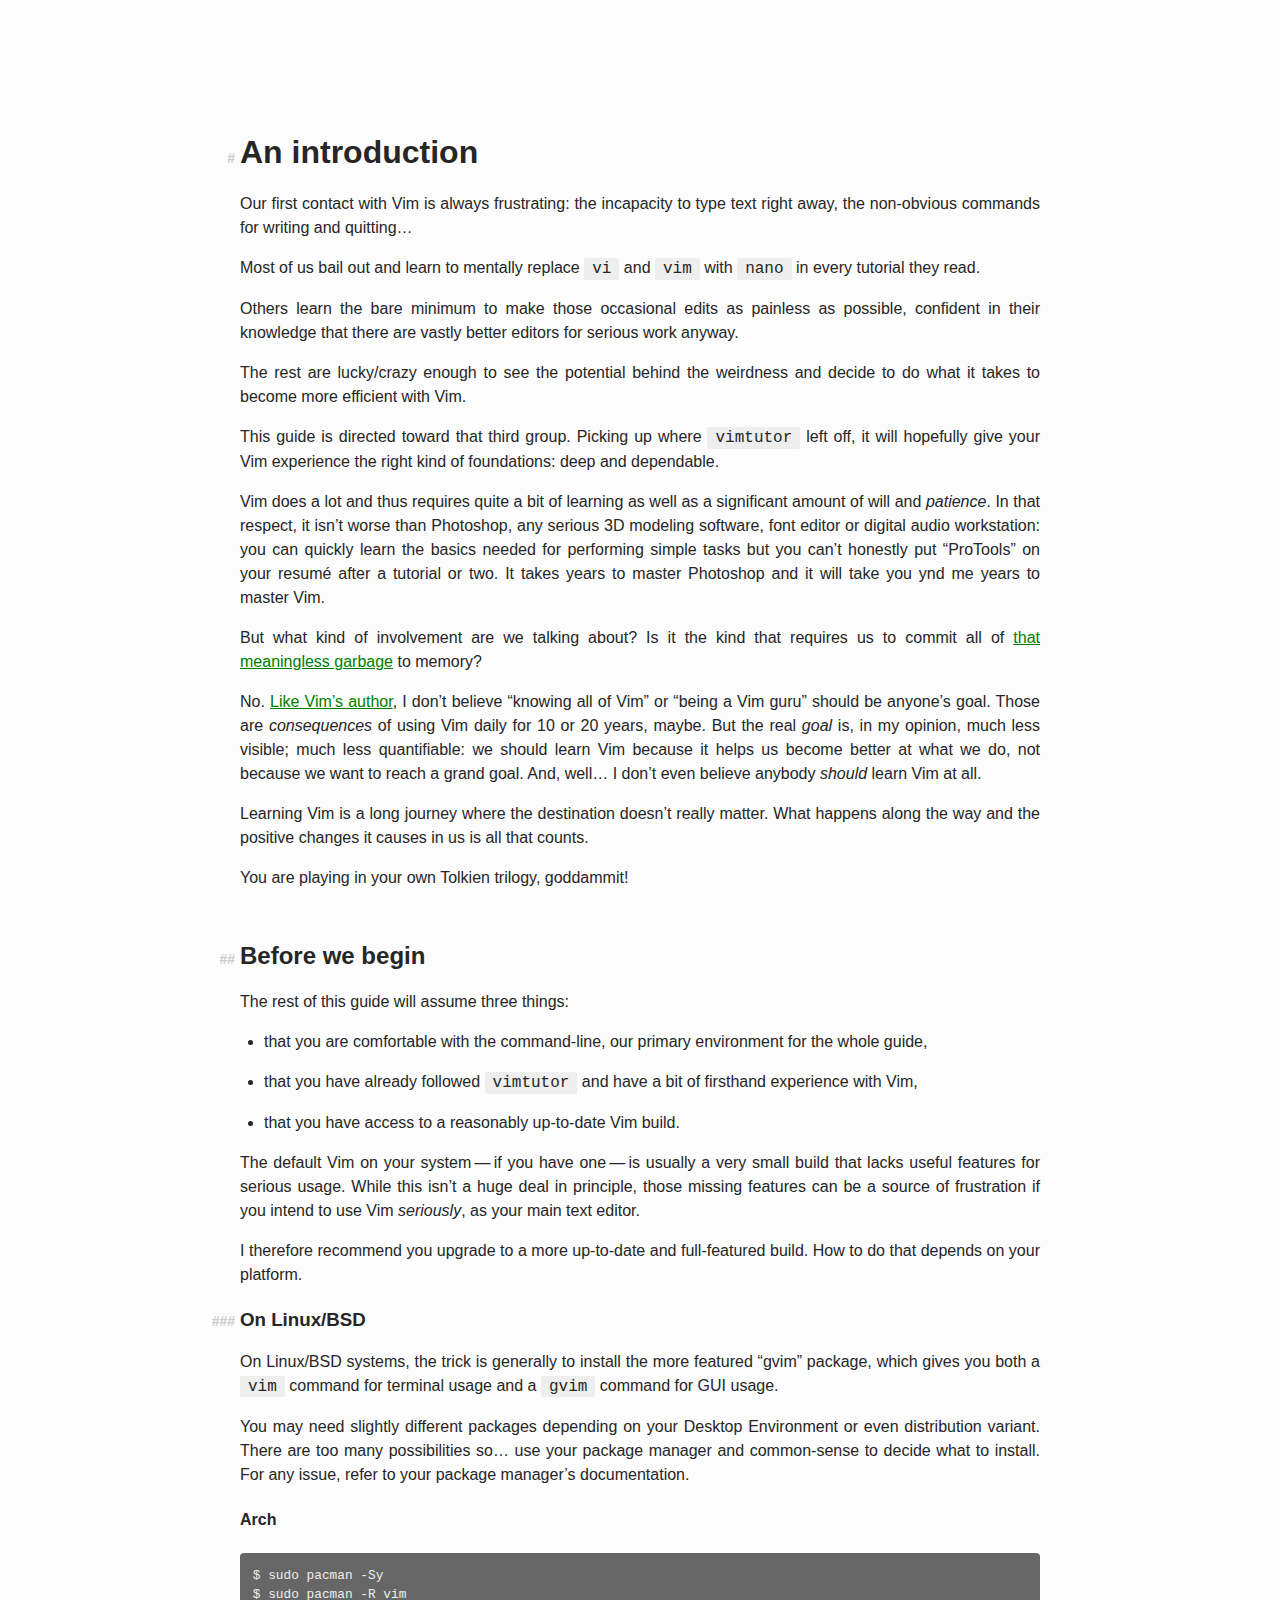
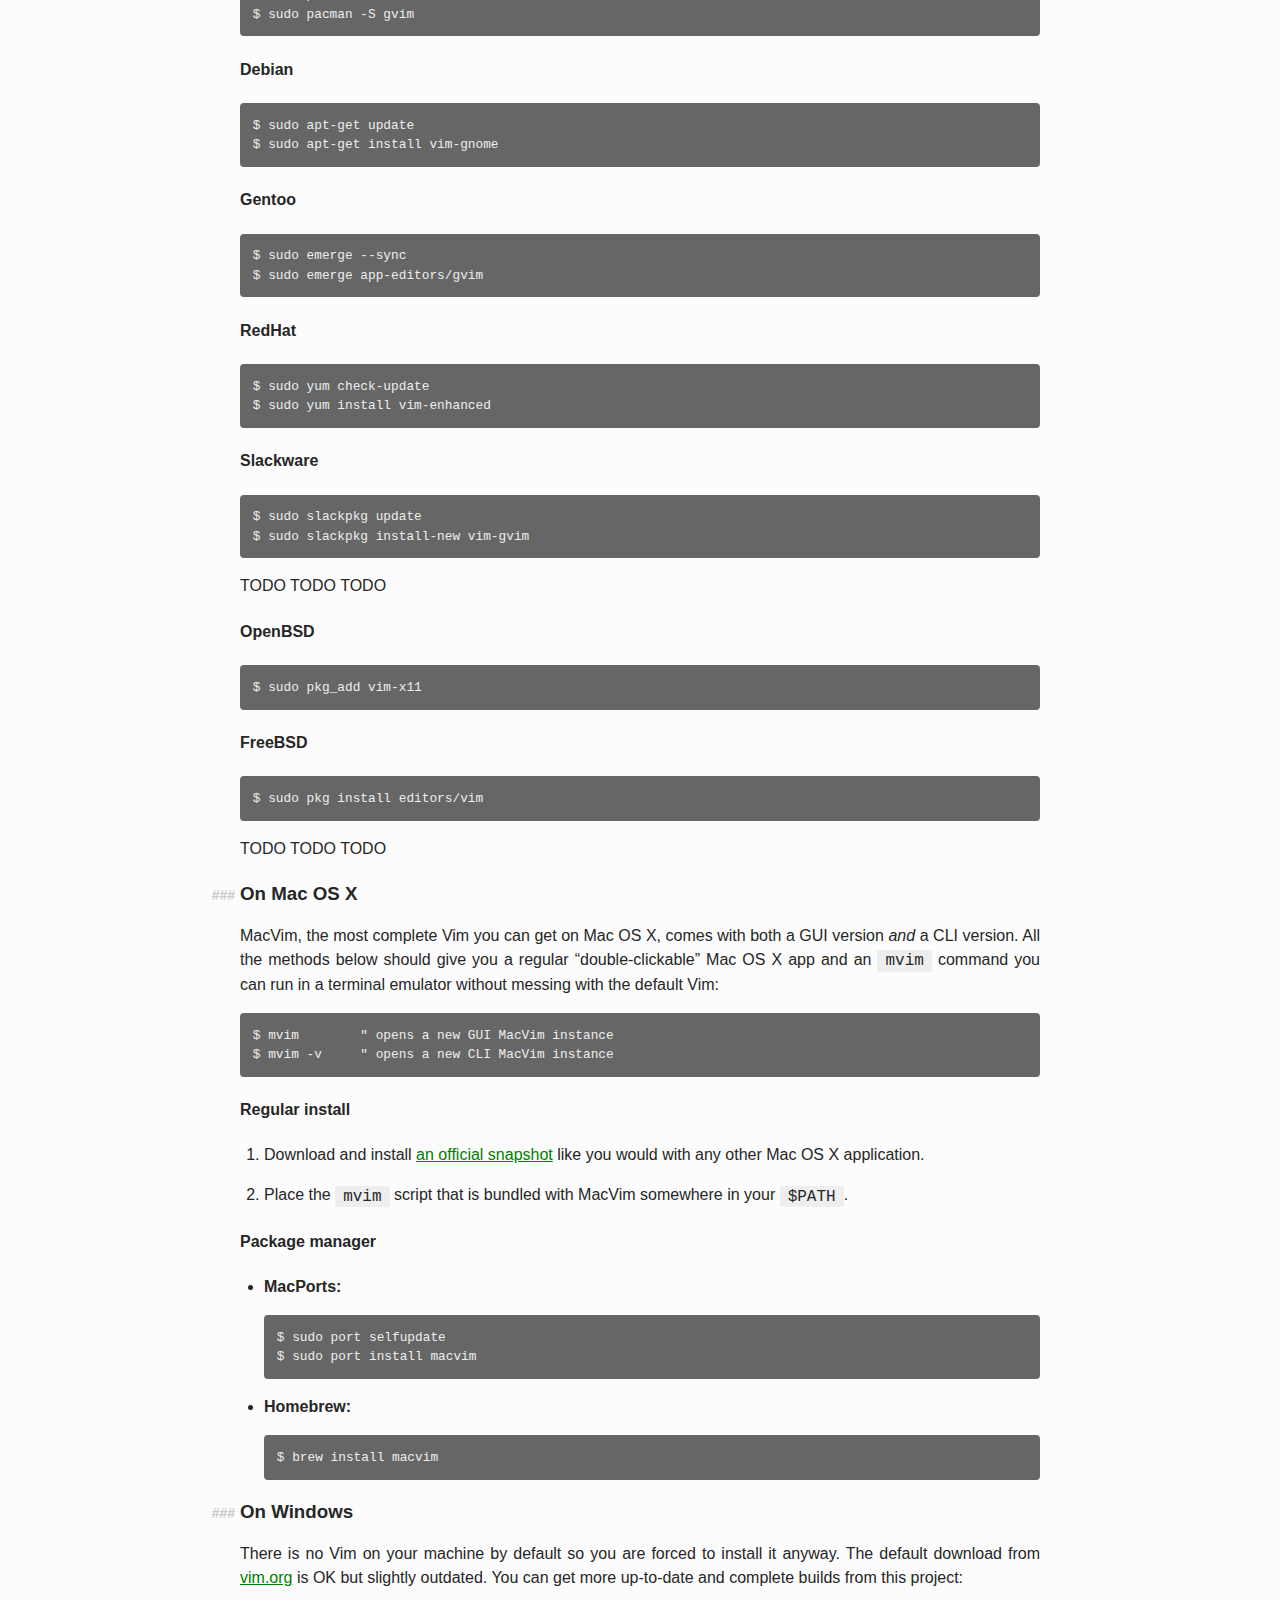
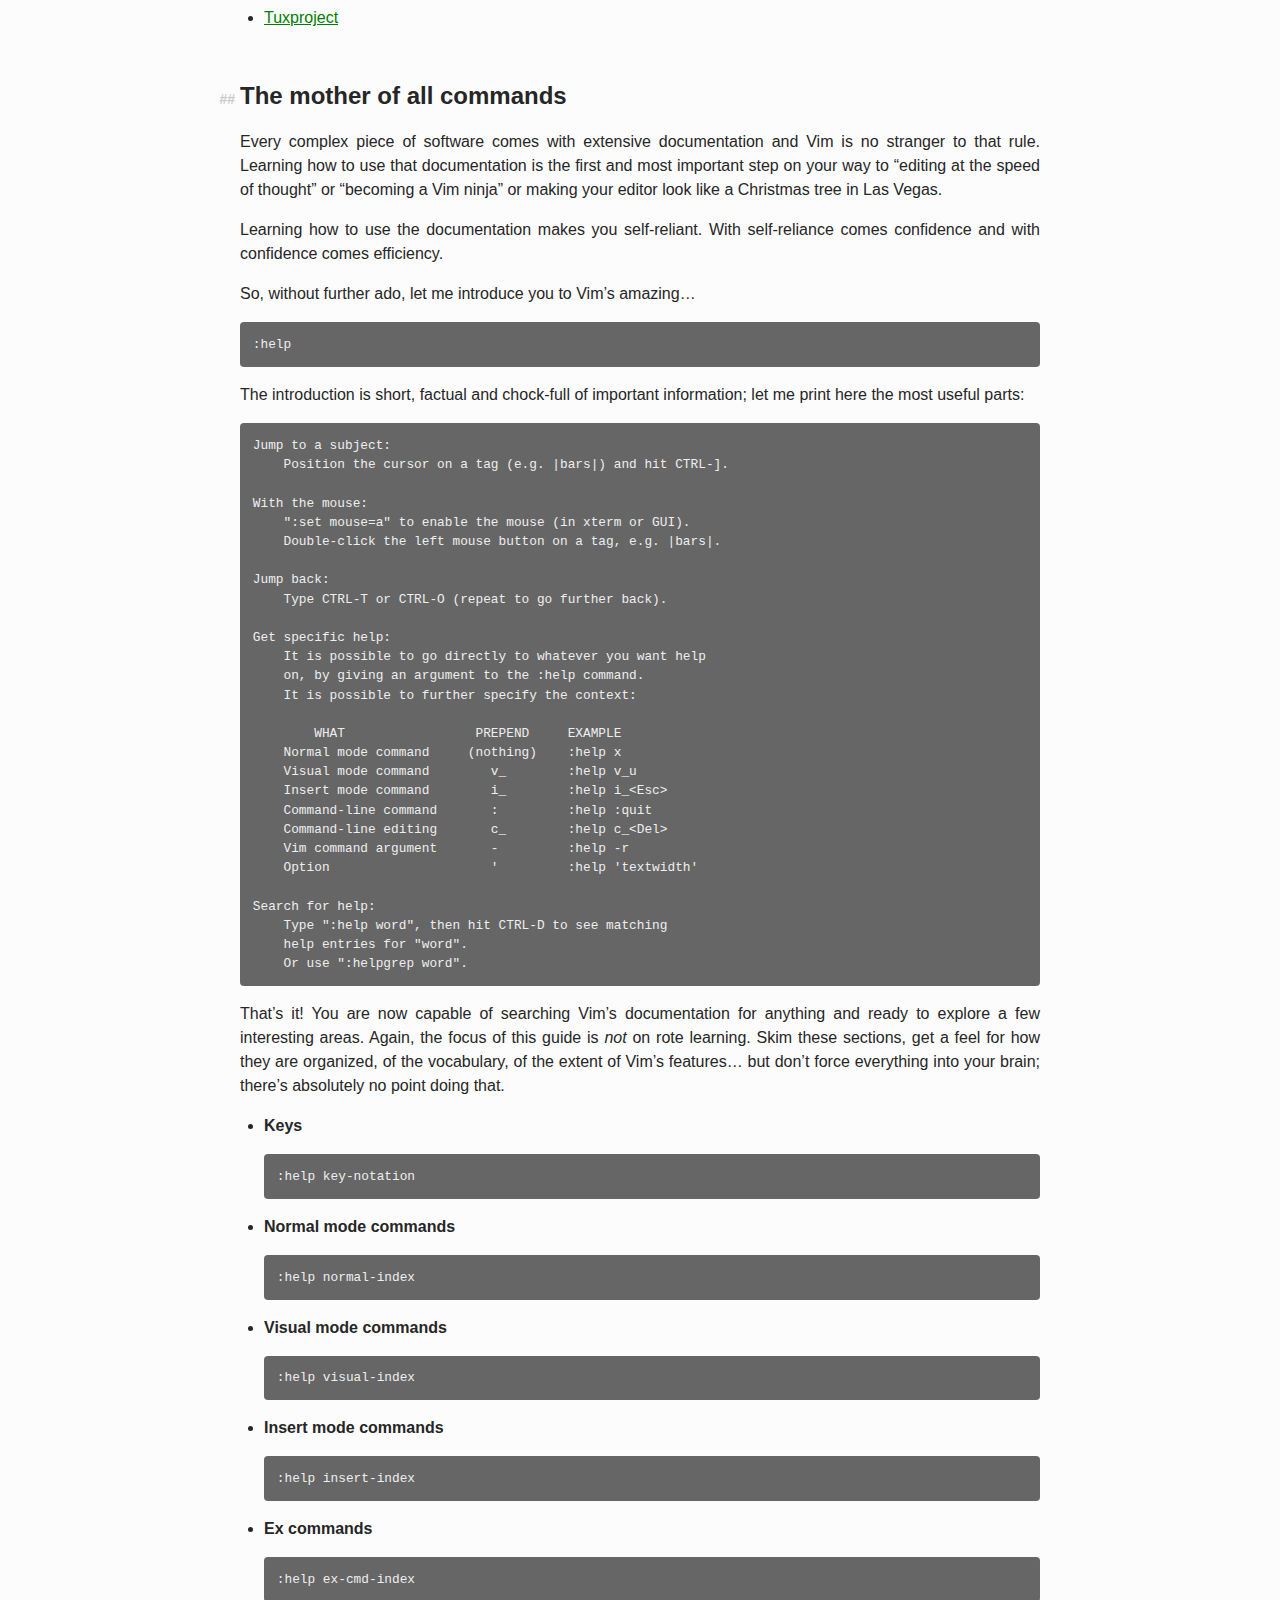
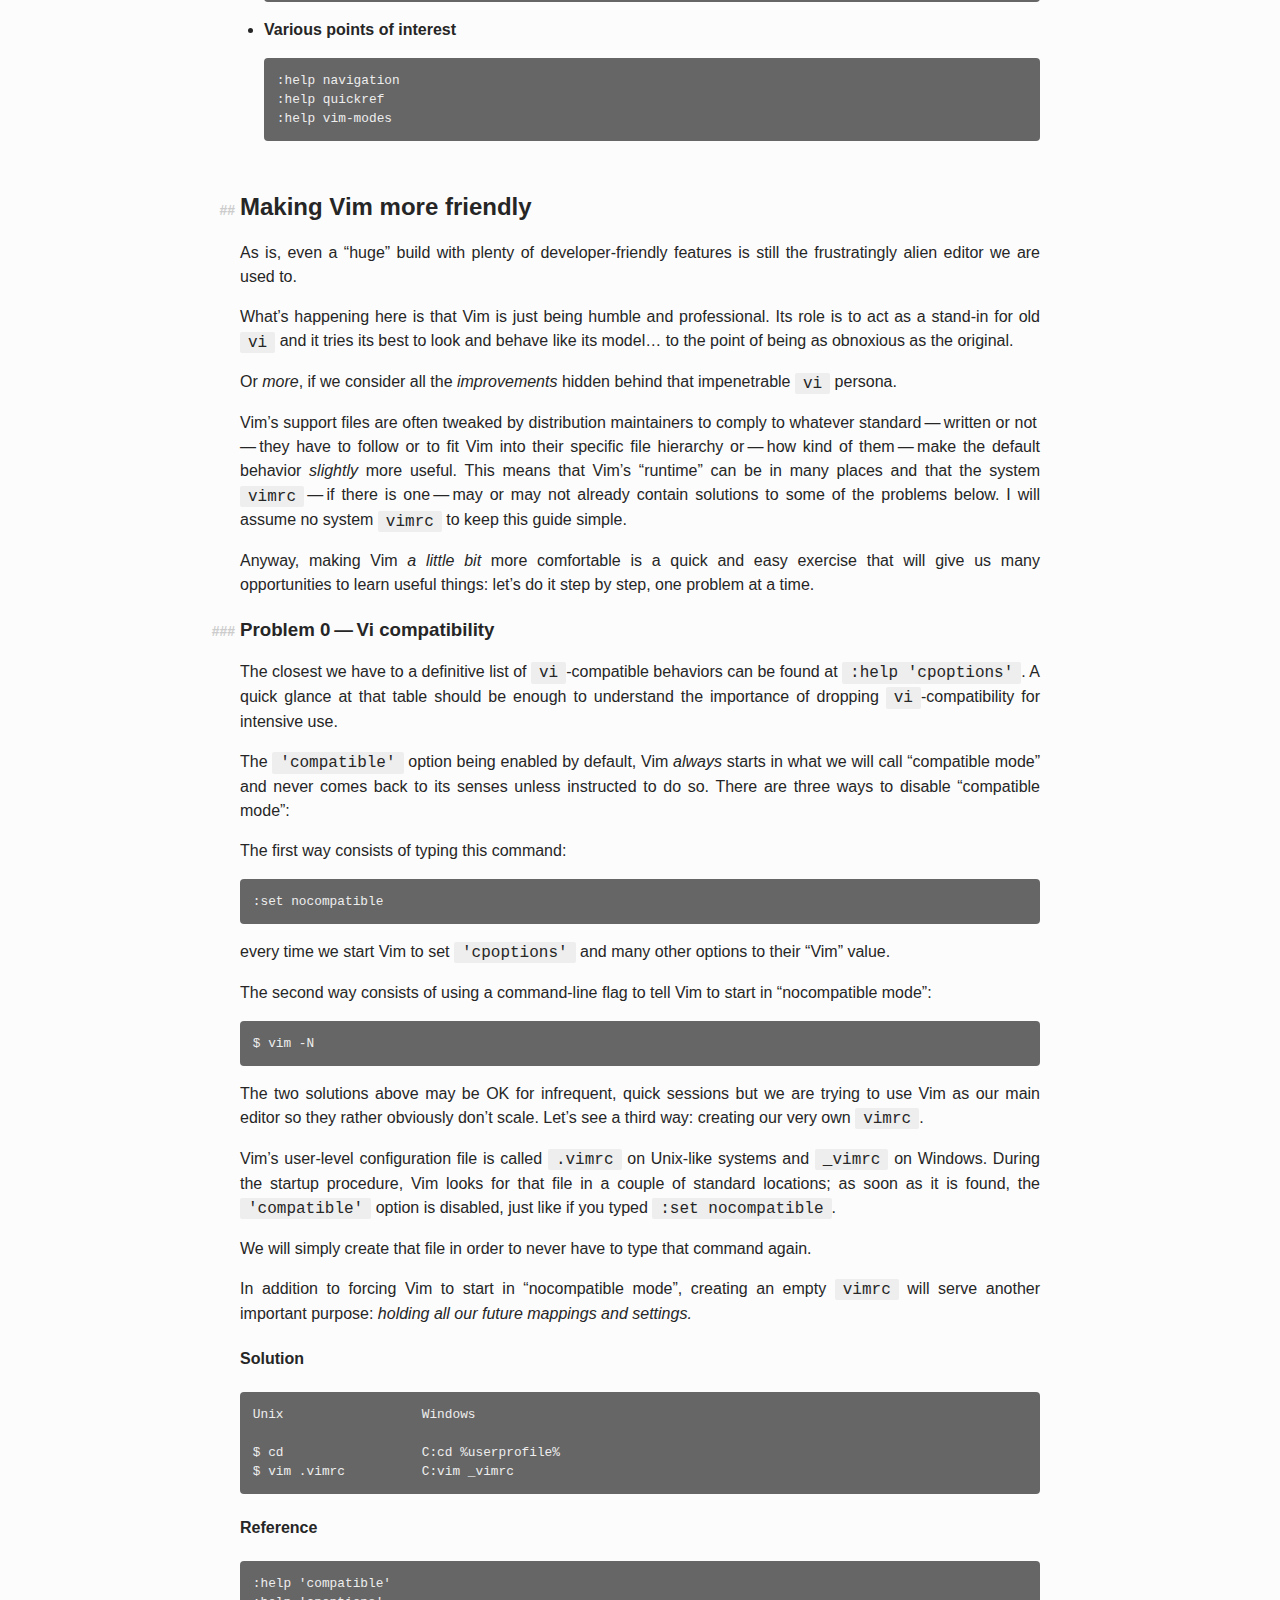
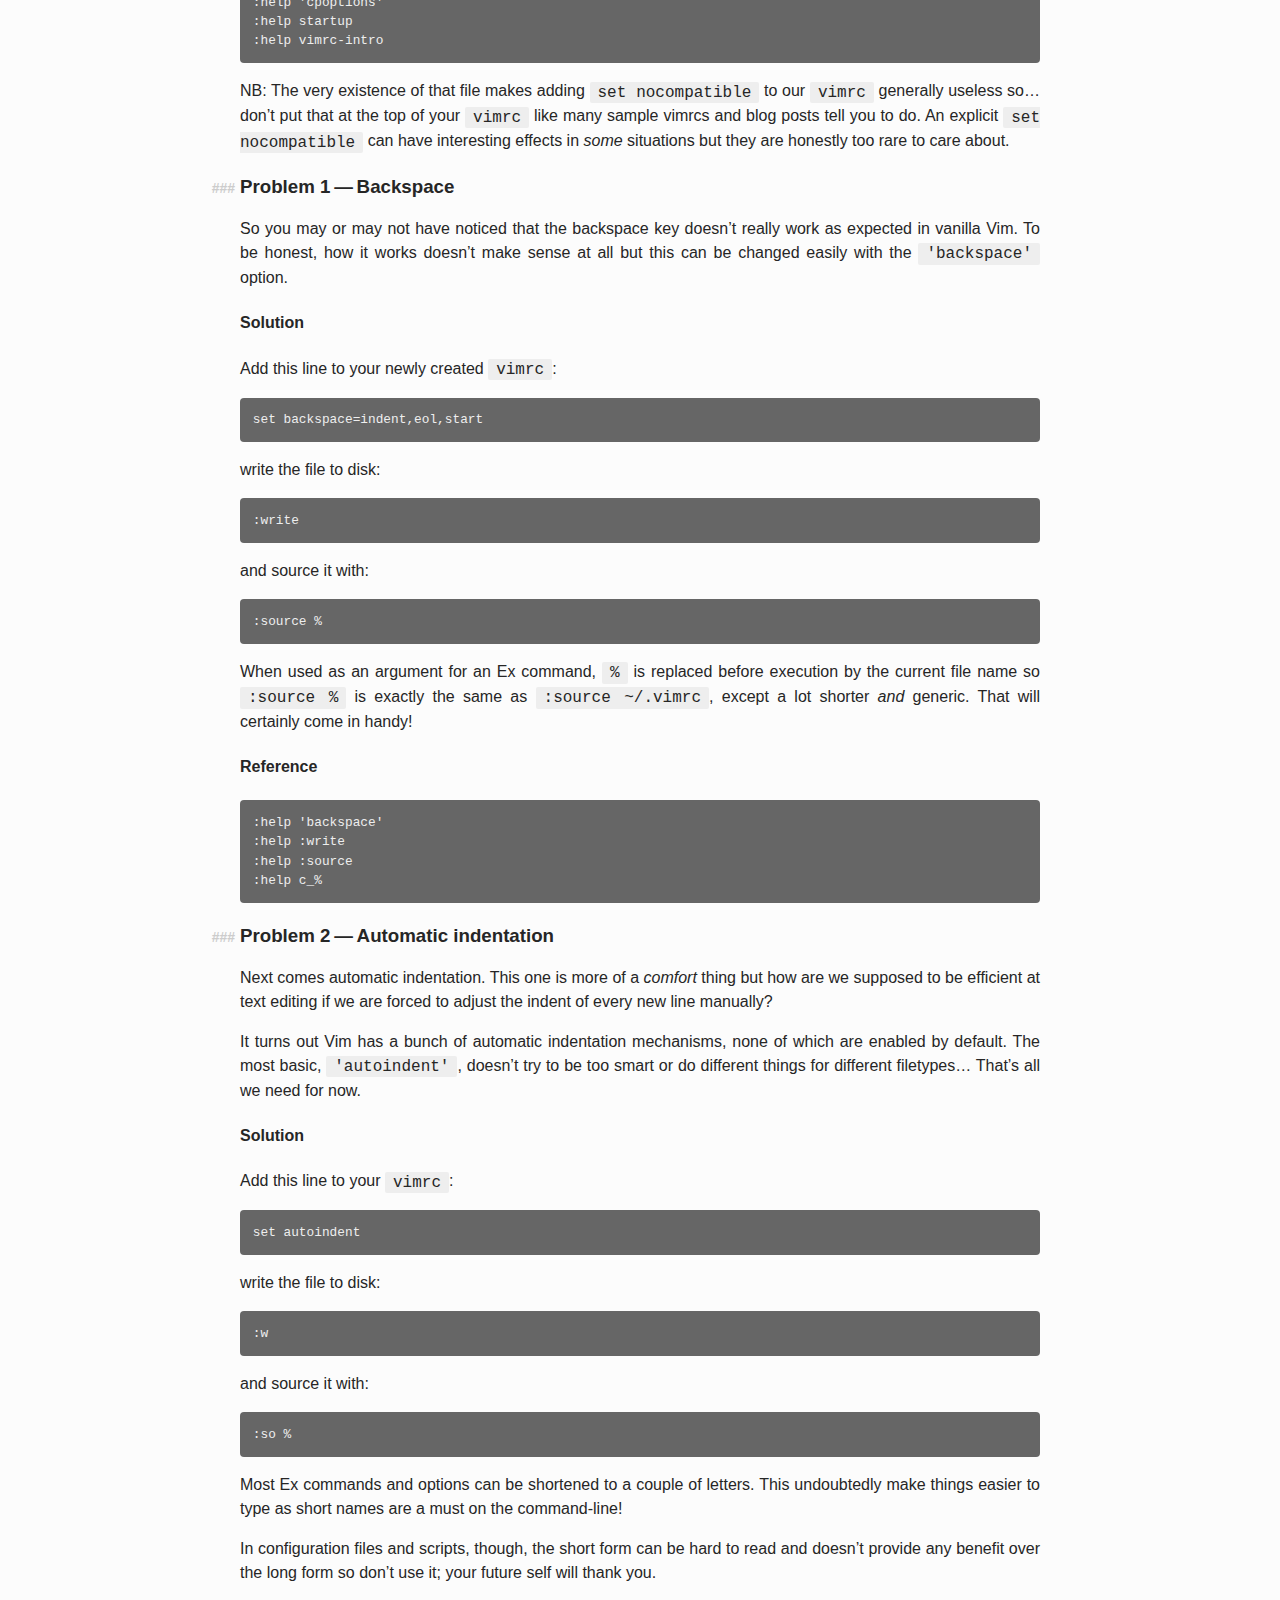
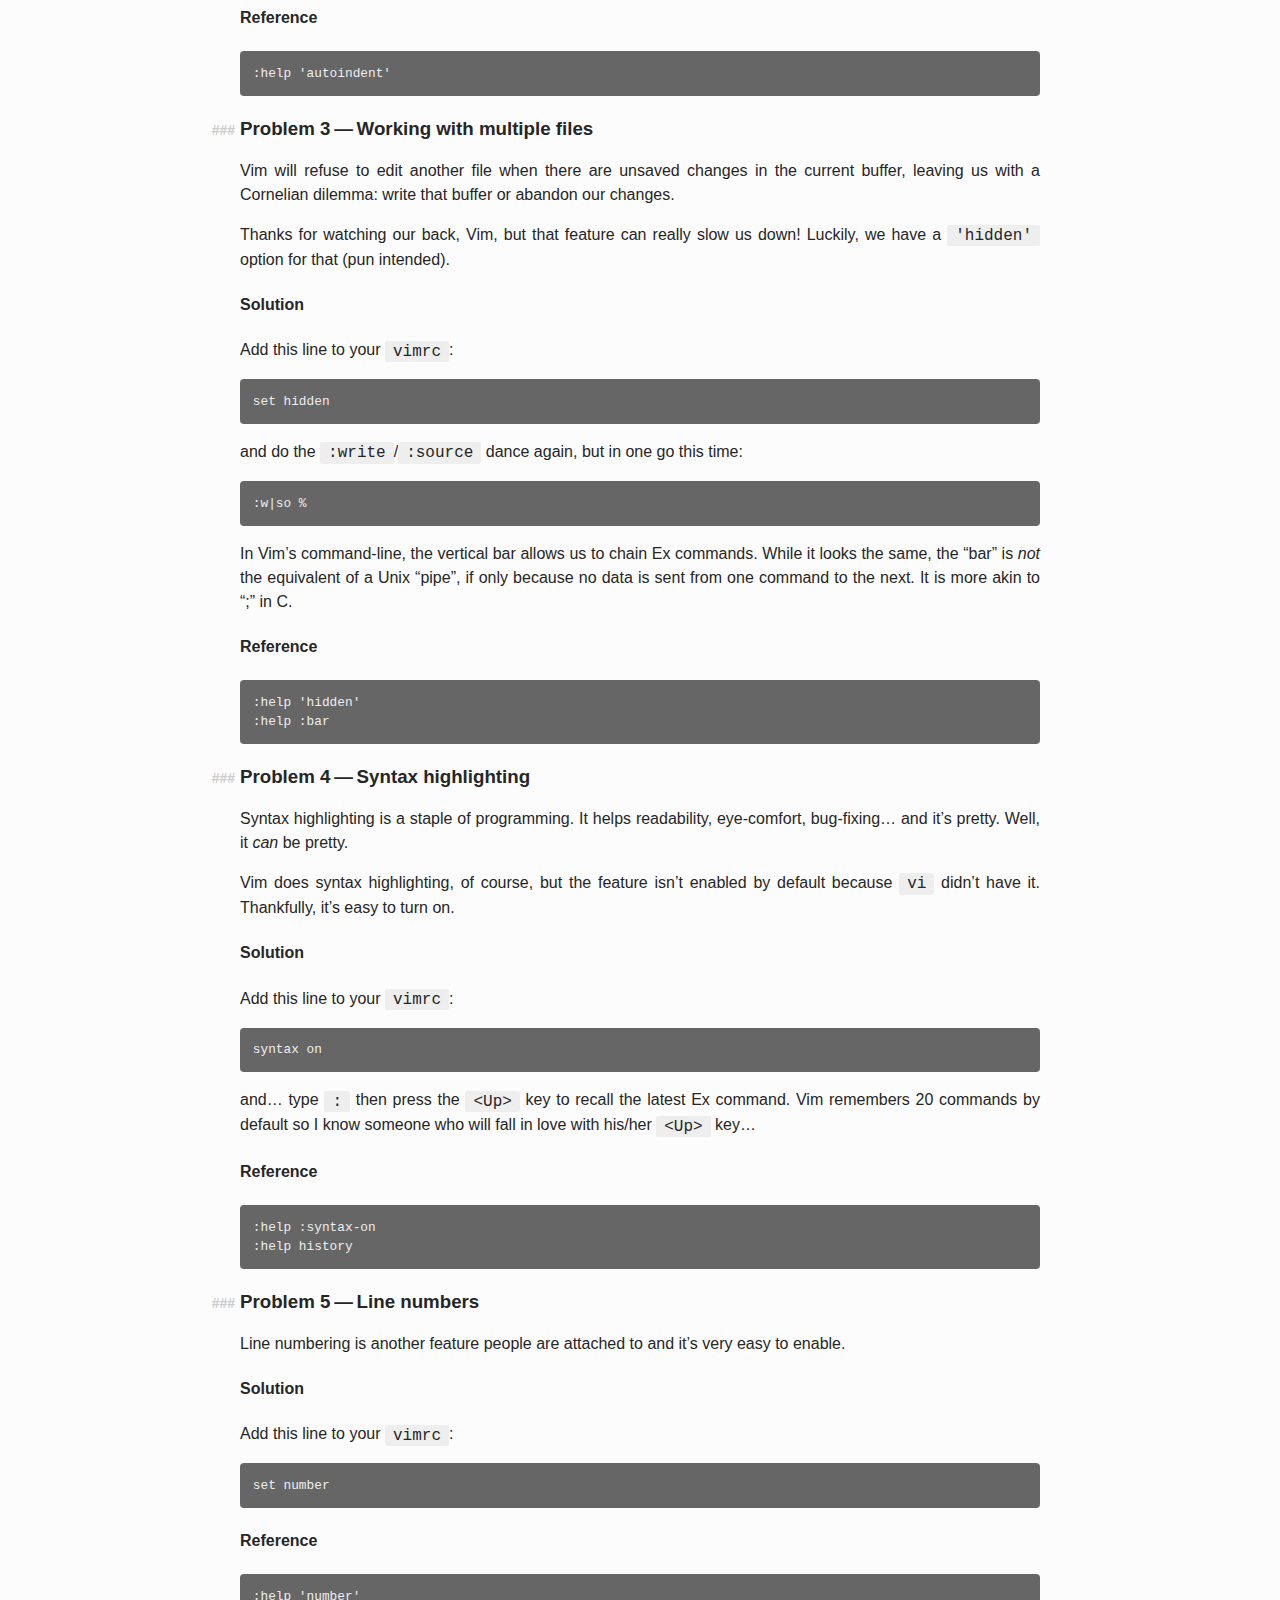
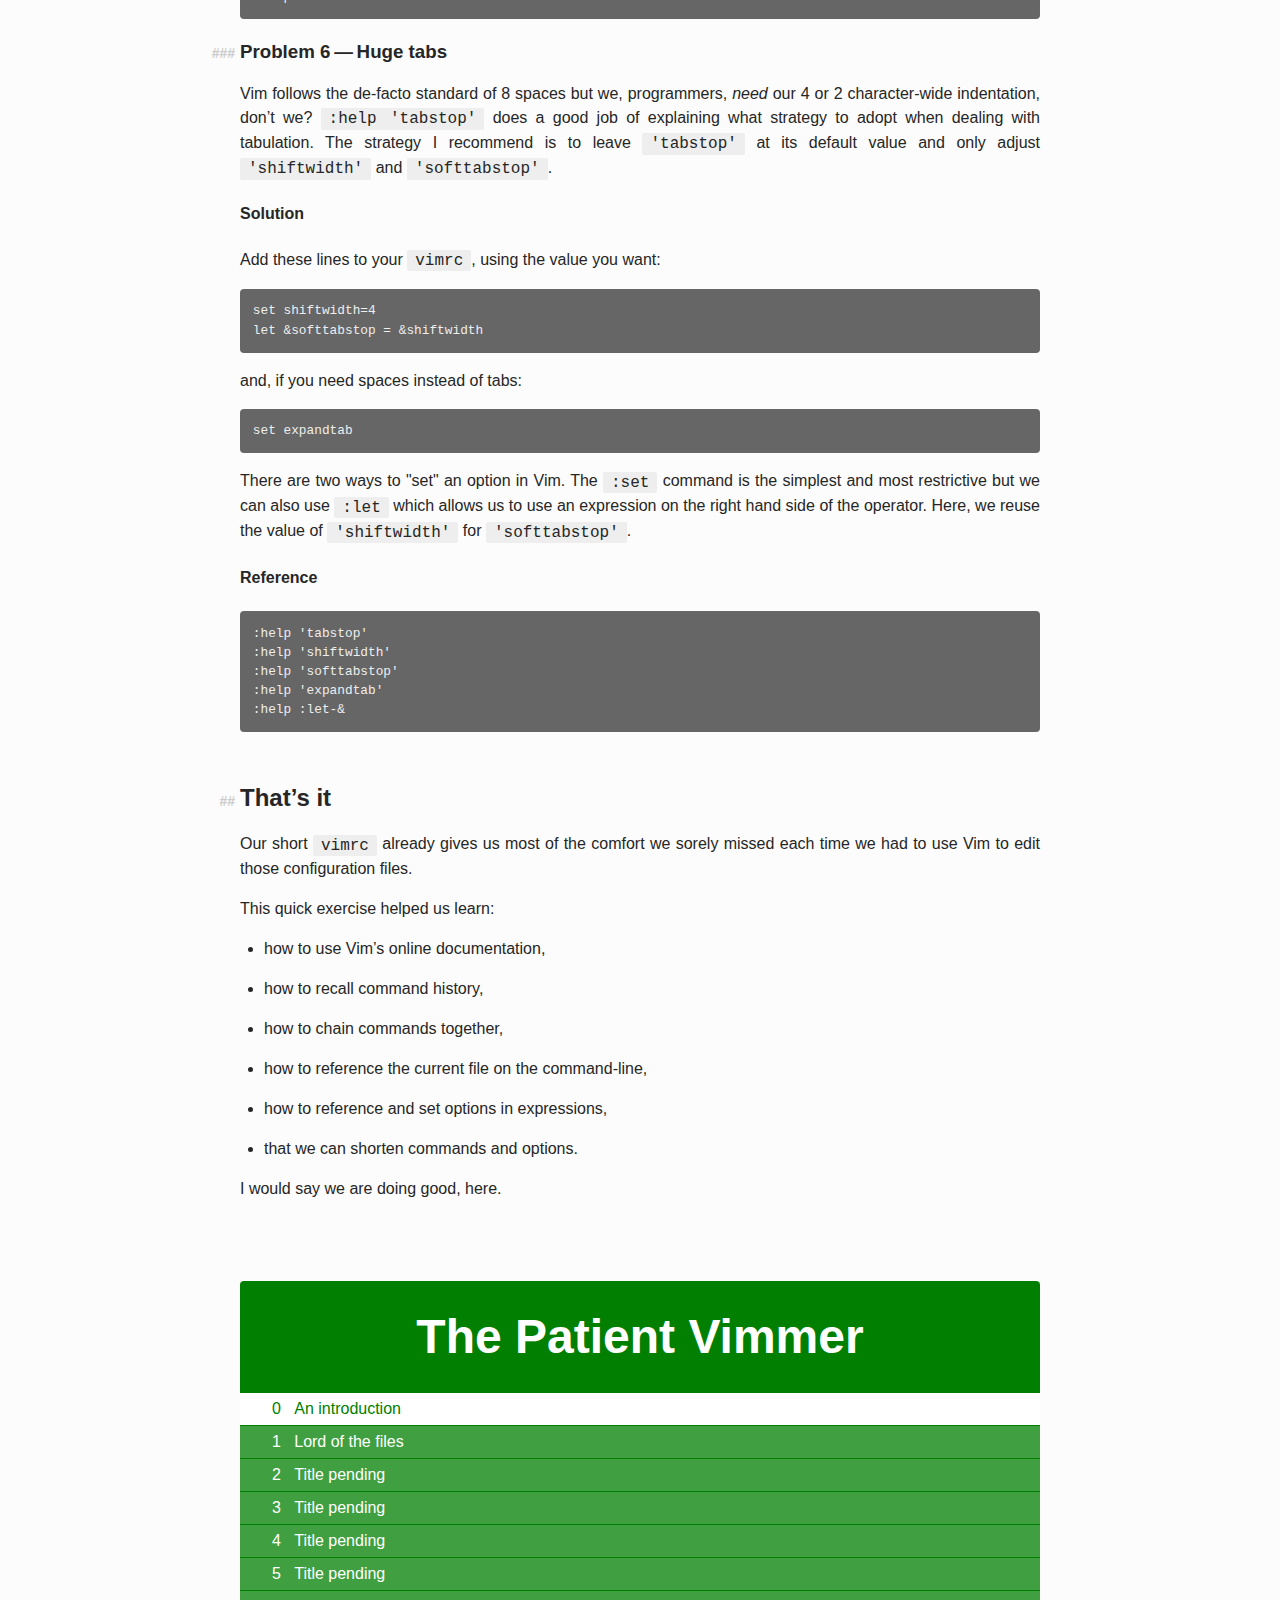
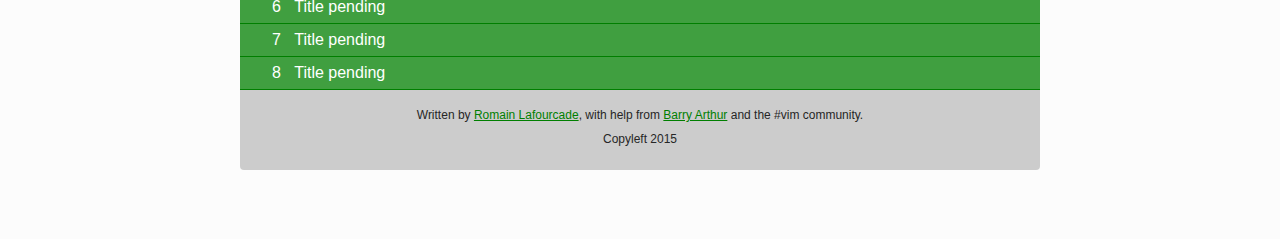
==== commit 7232dd22: "Pff… jQuery is overstated." ====
--- a/0.html
+++ b/0.html
@@ -5,18 +5,18 @@
 <!--[if IE]><meta http-equiv="X-UA-Compatible" content="IE=edge"><![endif]-->
 <meta name="viewport" content="width=device-width, initial-scale=1.0">
 <meta name="generator" content="Asciidoctor 1.5.2">
-<title>The Patient Vimmer — An introduction</title>
+<title>An introduction</title>
 <link rel="stylesheet" href="css/style.css">
 </head>
 <body class="article">
 <div id="header">
-<h1>The Patient Vimmer — An introduction</h1>
+<h1>An introduction</h1>
 </div>
 <div id="content">
 <div id="preamble">
 <div class="sectionbody">
 <div class="paragraph">
-<p>Our first contact with vim is always frustrating: the incapacity to type text right away, the non-obvious commands for writing and quitting…</p>
+<p>Our first contact with Vim is always frustrating: the incapacity to type text right away, the non-obvious commands for writing and quitting&#8230;&#8203;</p>
 </div>
 <div class="paragraph">
 <p>Most of us bail out and learn to mentally replace <code>vi</code> and <code>vim</code> with <code>nano</code> in every tutorial they read.</p>
@@ -31,16 +31,16 @@
 <p>This guide is directed toward that third group. Picking up where <code>vimtutor</code> left off, it will hopefully give your Vim experience the right kind of foundations: deep and dependable.</p>
 </div>
 <div class="paragraph">
-<p>Vim does a lot and thus requires quite a bit of learning as well as a significant amount of will and <strong>patience</strong>. In that respect, it isn’t worse than Photoshop, any serious 3D modeling software, font editor or digital audio workstation: you can quickly learn the basics needed for performing simple tasks but you can’t honestly put “ProTools” on your resumé after a tutorial or two.</p>
+<p>Vim does a lot and thus requires quite a bit of learning as well as a significant amount of will and <em>patience</em>. In that respect, it isn&#8217;t worse than Photoshop, any serious 3D modeling software, font editor or digital audio workstation: you can quickly learn the basics needed for performing simple tasks but you can&#8217;t honestly put &#8220;ProTools&#8221; on your resumé after a tutorial or two. It takes years to master Photoshop and it will take you ynd me years to master Vim.</p>
 </div>
 <div class="paragraph">
 <p>But what kind of involvement are we talking about? Is it the kind that requires us to commit all of <a href="http://www.viemu.com/vi-vim-cheat-sheet.gif">that meaningless garbage</a> to memory?</p>
 </div>
 <div class="paragraph">
-<p>No. <a href="http://www.moolenaar.net/habits.html">Like Vim&#8217;s author</a>, I don’t believe “knowing all of Vim” or “being a Vim guru” should be anyone’s goal. Those are <strong>consequences</strong> of using Vim daily for 10 or 20 years, maybe. But the real <strong>goal</strong> is in my opinion much less visible, much less quantifiable: we should learn Vim because it helps us become better at what we do, not because we want to reach a grand goal. And, well… I don’t even believe anybody <strong>should</strong> learn Vim at all.</p>
-</div>
-<div class="paragraph">
-<p>Learning Vim is a long journey where the destination doesn’t really matter. What happens along the way and the positive changes it causes in us is all that counts.</p>
+<p>No. <a href="http://www.moolenaar.net/habits.html">Like Vim&#8217;s author</a>, I don&#8217;t believe &#8220;knowing all of Vim&#8221; or &#8220;being a Vim guru&#8221; should be anyone&#8217;s goal. Those are <em>consequences</em> of using Vim daily for 10 or 20 years, maybe. But the real <em>goal</em> is, in my opinion, much less visible; much less quantifiable: we should learn Vim because it helps us become better at what we do, not because we want to reach a grand goal. And, well&#8230;&#8203; I don&#8217;t even believe anybody <em>should</em> learn Vim at all.</p>
+</div>
+<div class="paragraph">
+<p>Learning Vim is a long journey where the destination doesn&#8217;t really matter. What happens along the way and the positive changes it causes in us is all that counts.</p>
 </div>
 <div class="paragraph">
 <p>You are playing in your own Tolkien trilogy, goddammit!</p>
@@ -56,7 +56,7 @@
 <div class="ulist">
 <ul>
 <li>
-<p>that you are comfortable with the command-line,</p>
+<p>that you are comfortable with the command-line, our primary environment for the whole guide,</p>
 </li>
 <li>
 <p>that you have already followed <code>vimtutor</code> and have a bit of firsthand experience with Vim,</p>
@@ -67,7 +67,7 @@
 </ul>
 </div>
 <div class="paragraph">
-<p>The default Vim on your system — if you have one — is usually a very small build that lacks useful features for serious usage. While this isn’t a huge deal in principle, those missing features can be a source of frustration if you intend to use Vim <strong>seriously</strong>, as your main text editor.</p>
+<p>The default Vim on your system&#8201;&#8212;&#8201;if you have one&#8201;&#8212;&#8201;is usually a very small build that lacks useful features for serious usage. While this isn&#8217;t a huge deal in principle, those missing features can be a source of frustration if you intend to use Vim <em>seriously</em>, as your main text editor.</p>
 </div>
 <div class="paragraph">
 <p>I therefore recommend you upgrade to a more up-to-date and full-featured build. How to do that depends on your platform.</p>
@@ -75,10 +75,10 @@
 <div class="sect2">
 <h3 id="_on_linux_bsd">On Linux/BSD</h3>
 <div class="paragraph">
-<p>On Linux/BSD systems, the trick is generally to install the more featured “gvim” package, which gives you both a <code>vim</code> command for terminal usage and a <code>gvim</code> command for GUI usage.</p>
-</div>
-<div class="paragraph">
-<p>You may need slightly different packages depending on your Desktop Environment or even distribution variant. There are too many possibilities so… use your package manager and common-sense to decide what to install. for any issue, refer to your package manager’s documentation.</p>
+<p>On Linux/BSD systems, the trick is generally to install the more featured &#8220;gvim&#8221; package, which gives you both a <code>vim</code> command for terminal usage and a <code>gvim</code> command for GUI usage.</p>
+</div>
+<div class="paragraph">
+<p>You may need slightly different packages depending on your Desktop Environment or even distribution variant. There are too many possibilities so&#8230;&#8203; use your package manager and common-sense to decide what to install. For any issue, refer to your package manager&#8217;s documentation.</p>
 </div>
 <div class="sect3">
 <h4 id="_arch">Arch</h4>
@@ -152,7 +152,7 @@
 <div class="sect2">
 <h3 id="_on_mac_os_x">On Mac OS X</h3>
 <div class="paragraph">
-<p>MacVim, the most complete Vim you can get on Mac OS X, comes with both a GUI version <strong>and</strong> a CLI version. All the methods below should give you a regular “double-clickable” Mac OS X app and an <code>mvim</code> command you can run in a terminal emulator without messing with the default Vim:</p>
+<p>MacVim, the most complete Vim you can get on Mac OS X, comes with both a GUI version <em>and</em> a CLI version. All the methods below should give you a regular &#8220;double-clickable&#8221; Mac OS X app and an <code>mvim</code> command you can run in a terminal emulator without messing with the default Vim:</p>
 </div>
 <div class="literalblock">
 <div class="content">
@@ -217,13 +217,13 @@
 <h2 id="_the_mother_of_all_commands">The mother of all commands</h2>
 <div class="sectionbody">
 <div class="paragraph">
-<p>Every complex piece of software comes with an extensive documentation and Vim is no stranger to that rule. Learning how to use that documentation is the first and most important step on your way to “edit at the speed of thought” or “becoming a vim ninja” or making your editor look like a christmas tree in Las Vegas.</p>
+<p>Every complex piece of software comes with extensive documentation and Vim is no stranger to that rule. Learning how to use that documentation is the first and most important step on your way to &#8220;editing at the speed of thought&#8221; or &#8220;becoming a Vim ninja&#8221; or making your editor look like a Christmas tree in Las Vegas.</p>
 </div>
 <div class="paragraph">
 <p>Learning how to use the documentation makes you self-reliant. With self-reliance comes confidence and with confidence comes efficiency.</p>
 </div>
 <div class="paragraph">
-<p>So, without further ado, let me introduce you to Vim’s amazing…</p>
+<p>So, without further ado, let me introduce you to Vim&#8217;s amazing&#8230;&#8203;</p>
 </div>
 <div class="literalblock">
 <div class="content">
@@ -235,31 +235,38 @@
 </div>
 <div class="literalblock">
 <div class="content">
-<pre>    Jump to a subject:  Position the cursor on a tag (e.g. |bars|) and hit CTRL-].
-       With the mouse:  ":set mouse=a" to enable the mouse (in xterm or GUI).
-                        Double-click the left mouse button on a tag, e.g. |bars|.
-            Jump back:  Type CTRL-T or CTRL-O (repeat to go further back).
+<pre>Jump to a subject:
+    Position the cursor on a tag (e.g. |bars|) and hit CTRL-].
 
-    Get specific help:  It is possible to go directly to whatever you want help
-                        on, by giving an argument to the :help command.
-                        It is possible to further specify the context:
+With the mouse:
+    ":set mouse=a" to enable the mouse (in xterm or GUI).
+    Double-click the left mouse button on a tag, e.g. |bars|.
 
-                              WHAT                 PREPEND     EXAMPLE
-                          Normal mode command     (nothing)    :help x
-                          Visual mode command        v_        :help v_u
-                          Insert mode command        i_        :help i_&lt;Esc&gt;
-                          Command-line command       :         :help :quit
-                          Command-line editing       c_        :help c_&lt;Del&gt;
-                          Vim command argument       -         :help -r
-                          Option                     '         :help 'textwidth'
+Jump back:
+    Type CTRL-T or CTRL-O (repeat to go further back).
 
-      Search for help:  Type ":help word", then hit CTRL-D to see matching
-                        help entries for "word".
-                        Or use ":helpgrep word".</pre>
-</div>
-</div>
-<div class="paragraph">
-<p>That’s it! You are now capable of searching Vim’s documentation for anything and ready to explore a few interesting areas. Again, the focus of this guide is <strong>not</strong> on rote learning. Skim these sections, get a feel for how they are organized, of the vocabulary, of the extent of Vim’s features… but don’t learn everything; there’s absolutely no point doing that.</p>
+Get specific help:
+    It is possible to go directly to whatever you want help
+    on, by giving an argument to the :help command.
+    It is possible to further specify the context:
+
+        WHAT                 PREPEND     EXAMPLE
+    Normal mode command     (nothing)    :help x
+    Visual mode command        v_        :help v_u
+    Insert mode command        i_        :help i_&lt;Esc&gt;
+    Command-line command       :         :help :quit
+    Command-line editing       c_        :help c_&lt;Del&gt;
+    Vim command argument       -         :help -r
+    Option                     '         :help 'textwidth'
+
+Search for help:
+    Type ":help word", then hit CTRL-D to see matching
+    help entries for "word".
+    Or use ":helpgrep word".</pre>
+</div>
+</div>
+<div class="paragraph">
+<p>That&#8217;s it! You are now capable of searching Vim&#8217;s documentation for anything and ready to explore a few interesting areas. Again, the focus of this guide is <em>not</em> on rote learning. Skim these sections, get a feel for how they are organized, of the vocabulary, of the extent of Vim&#8217;s features&#8230;&#8203; but don&#8217;t force everything into your brain; there&#8217;s absolutely no point doing that.</p>
 </div>
 <div class="ulist">
 <ul>
@@ -321,27 +328,27 @@
 <h2 id="_making_vim_more_friendly">Making Vim more friendly</h2>
 <div class="sectionbody">
 <div class="paragraph">
-<p>As is, even a “huge” build with plenty of developer-friendly features is still the frustratingly alien editor we are used to.</p>
-</div>
-<div class="paragraph">
-<p>What happens, here, is that Vim is just being humble and professional. Its role is to act as a stand-in for old <code>vi</code> and it tries its best to look and behave like its model… to the point of being as obnoxious the original.</p>
-</div>
-<div class="paragraph">
-<p>Or <strong>more</strong>, if we consider all the <strong>improvements</strong> hidden behind that impenetrable <code>vi</code> persona.</p>
-</div>
-<div class="paragraph">
-<p>Vim’s support files are often tweaked by distribution maintainers to comply to whatever standard — written or not — they have to follow or to fit Vim into their specific file hierarchy or — how kind of them — make the default behavior <strong>slightly</strong> more useful. This means that Vim’s “runtime” can be in many places and that the system <code>vimrc</code> — if there is one — may or may not already contain solutions to some of the problems below. I will assume no system <code>vimrc</code> to keep this guide simple.</p>
-</div>
-<div class="paragraph">
-<p>Anyway, making Vim <strong>a little bit</strong> more comfortable is a quick and easy exercise that will give us many opportunities to learn useful things: let’s do it step by step, one problem at a time.</p>
-</div>
-<div class="sect2">
-<h3 id="_problem_0_vi_compatibility">Problem 0 — Vi compatibility</h3>
-<div class="paragraph">
-<p>The closest we have from a definitive list of <code>vi</code>-compatible behaviors can be found at <code>:help 'cpoptions'</code>. A quick glance at that table should be enough to understand the importance of dropping <code>vi</code>-compatibility for intensive use.</p>
-</div>
-<div class="paragraph">
-<p>The <code>'compatible'</code> option being enabled by default, Vim <strong>always</strong> start in what we will call “compatible mode” and never comes back to its senses unless instructed to do so. There are three ways to disable “compatible mode”:</p>
+<p>As is, even a &#8220;huge&#8221; build with plenty of developer-friendly features is still the frustratingly alien editor we are used to.</p>
+</div>
+<div class="paragraph">
+<p>What&#8217;s happening here is that Vim is just being humble and professional. Its role is to act as a stand-in for old <code>vi</code> and it tries its best to look and behave like its model&#8230;&#8203; to the point of being as obnoxious as the original.</p>
+</div>
+<div class="paragraph">
+<p>Or <em>more</em>, if we consider all the <em>improvements</em> hidden behind that impenetrable <code>vi</code> persona.</p>
+</div>
+<div class="paragraph">
+<p>Vim&#8217;s support files are often tweaked by distribution maintainers to comply to whatever standard&#8201;&#8212;&#8201;written or not&#8201;&#8212;&#8201;they have to follow or to fit Vim into their specific file hierarchy or&#8201;&#8212;&#8201;how kind of them&#8201;&#8212;&#8201;make the default behavior <em>slightly</em> more useful. This means that Vim&#8217;s &#8220;runtime&#8221; can be in many places and that the system <code>vimrc</code>&#8201;&#8212;&#8201;if there is one&#8201;&#8212;&#8201;may or may not already contain solutions to some of the problems below. I will assume no system <code>vimrc</code> to keep this guide simple.</p>
+</div>
+<div class="paragraph">
+<p>Anyway, making Vim <em>a little bit</em> more comfortable is a quick and easy exercise that will give us many opportunities to learn useful things: let&#8217;s do it step by step, one problem at a time.</p>
+</div>
+<div class="sect2">
+<h3 id="_problem_0_vi_compatibility">Problem 0&#8201;&#8212;&#8201;Vi compatibility</h3>
+<div class="paragraph">
+<p>The closest we have to a definitive list of <code>vi</code>-compatible behaviors can be found at <code>:help 'cpoptions'</code>. A quick glance at that table should be enough to understand the importance of dropping <code>vi</code>-compatibility for intensive use.</p>
+</div>
+<div class="paragraph">
+<p>The <code>'compatible'</code> option being enabled by default, Vim <em>always</em> starts in what we will call &#8220;compatible mode&#8221; and never comes back to its senses unless instructed to do so. There are three ways to disable &#8220;compatible mode&#8221;:</p>
 </div>
 <div class="paragraph">
 <p>The first way consists of typing this command:</p>
@@ -352,10 +359,10 @@
 </div>
 </div>
 <div class="paragraph">
-<p>every time we start Vim to set <code>'cpoptions'</code> and many other options to their “Vim” value.</p>
-</div>
-<div class="paragraph">
-<p>The second way consists of using a command-line flag to tell Vim to start in “nocompatible mode”:</p>
+<p>every time we start Vim to set <code>'cpoptions'</code> and many other options to their &#8220;Vim&#8221; value.</p>
+</div>
+<div class="paragraph">
+<p>The second way consists of using a command-line flag to tell Vim to start in &#8220;nocompatible mode&#8221;:</p>
 </div>
 <div class="literalblock">
 <div class="content">
@@ -363,27 +370,24 @@
 </div>
 </div>
 <div class="paragraph">
-<p>The two solutions above may be OK for infrequent, quick, sessions but we are trying to use Vim as our main editor so they rather obviously don’t scale. Let’s see a third way: creating our very own <code>vimrc</code>.</p>
-</div>
-<div class="paragraph">
-<p>Vim’s user-level configuration file is called <code>.vimrc</code> on Unix-like systems and <code>_vimrc</code> on Windows. During the startup procedure, Vim looks for that file in a couple of standard locations; as soon as it is found, the <code>'compatible'</code> option is disabled, just like if you typed <code>:set nocompatible</code>.</p>
+<p>The two solutions above may be OK for infrequent, quick sessions but we are trying to use Vim as our main editor so they rather obviously don&#8217;t scale. Let&#8217;s see a third way: creating our very own <code>vimrc</code>.</p>
+</div>
+<div class="paragraph">
+<p>Vim&#8217;s user-level configuration file is called <code>.vimrc</code> on Unix-like systems and <code>_vimrc</code> on Windows. During the startup procedure, Vim looks for that file in a couple of standard locations; as soon as it is found, the <code>'compatible'</code> option is disabled, just like if you typed <code>:set nocompatible</code>.</p>
 </div>
 <div class="paragraph">
 <p>We will simply create that file in order to never have to type that command again.</p>
 </div>
 <div class="paragraph">
-<p>In addition to forcing Vim to start in “nocompatible mode”, creating an empty <code>vimrc</code> will serve another important purpose: <strong>holding all our future mappings and settings.</strong></p>
+<p>In addition to forcing Vim to start in &#8220;nocompatible mode&#8221;, creating an empty <code>vimrc</code> will serve another important purpose: <em>holding all our future mappings and settings.</em></p>
 </div>
 <div class="sect3">
 <h4 id="_solution">Solution</h4>
 <div class="literalblock">
 <div class="content">
-<pre>Unix                  Windows</pre>
-</div>
-</div>
-<div class="literalblock">
-<div class="content">
-<pre>$ cd                  C:cd %userprofile%
+<pre>Unix                  Windows
+
+$ cd                  C:cd %userprofile%
 $ vim .vimrc          C:vim _vimrc</pre>
 </div>
 </div>
@@ -399,14 +403,14 @@
 </div>
 </div>
 <div class="paragraph">
-<p>NB: The very existence of that file makes adding <code>set nocompatible</code> to our <code>vimrc</code> generally useless so… don’t put that at the top of your <code>vimrc</code> like many sample vimrcs and blog posts tell you to do. An explicit <code>set nocompatible</code> can have interesting effects in <strong>some</strong> situations but they are honestly too rare to care.</p>
-</div>
-</div>
-</div>
-<div class="sect2">
-<h3 id="_problem_1_backspace">Problem 1 — Backspace</h3>
-<div class="paragraph">
-<p>So you may or may not have noticed that the backspace key doesn’t really work as expected in vanilla Vim. Thankfully, this can be changed easily with the <code>'backspace'</code> option.</p>
+<p>NB: The very existence of that file makes adding <code>set nocompatible</code> to our <code>vimrc</code> generally useless so&#8230;&#8203; don&#8217;t put that at the top of your <code>vimrc</code> like many sample vimrcs and blog posts tell you to do. An explicit <code>set nocompatible</code> can have interesting effects in <em>some</em> situations but they are honestly too rare to care about.</p>
+</div>
+</div>
+</div>
+<div class="sect2">
+<h3 id="_problem_1_backspace">Problem 1&#8201;&#8212;&#8201;Backspace</h3>
+<div class="paragraph">
+<p>So you may or may not have noticed that the backspace key doesn&#8217;t really work as expected in vanilla Vim. To be honest, how it works doesn&#8217;t make sense at all but this can be changed easily with the <code>'backspace'</code> option.</p>
 </div>
 <div class="sect3">
 <h4 id="_solution_2">Solution</h4>
@@ -435,7 +439,7 @@
 </div>
 </div>
 <div class="paragraph">
-<p>When used as argument for an Ex command, <code>%</code> is replaced before execution by the current file name so <code>:source %</code> is exactly the same as <code>:source ~/.vimrc</code>, except a lot shorter <strong>and</strong> generic. That will certainly come in handy!</p>
+<p>When used as an argument for an Ex command, <code>%</code> is replaced before execution by the current file name so <code>:source %</code> is exactly the same as <code>:source ~/.vimrc</code>, except a lot shorter <em>and</em> generic. That will certainly come in handy!</p>
 </div>
 </div>
 <div class="sect3">
@@ -451,12 +455,12 @@
 </div>
 </div>
 <div class="sect2">
-<h3 id="_problem_2_automatic_indentation">Problem 2 — Automatic indentation</h3>
-<div class="paragraph">
-<p>Next comes automatic indentation. This one is more of a <strong>comfort</strong> thing but how are we supposed to be efficient at text editing if we are forced to adjust the indent of every new line manually?</p>
-</div>
-<div class="paragraph">
-<p>It turns out Vim has got a bunch of automatic indentation mechanisms, none of which are enabled by default. The most basic, <code>'autoindent'</code>, doesn’t try to be too smart or do different things for different filetypes… That’s all we need for now.</p>
+<h3 id="_problem_2_automatic_indentation">Problem 2&#8201;&#8212;&#8201;Automatic indentation</h3>
+<div class="paragraph">
+<p>Next comes automatic indentation. This one is more of a <em>comfort</em> thing but how are we supposed to be efficient at text editing if we are forced to adjust the indent of every new line manually?</p>
+</div>
+<div class="paragraph">
+<p>It turns out Vim has a bunch of automatic indentation mechanisms, none of which are enabled by default. The most basic, <code>'autoindent'</code>, doesn&#8217;t try to be too smart or do different things for different filetypes&#8230;&#8203; That&#8217;s all we need for now.</p>
 </div>
 <div class="sect3">
 <h4 id="_solution_3">Solution</h4>
@@ -485,10 +489,10 @@
 </div>
 </div>
 <div class="paragraph">
-<p>Most Ex commands and options can be shortened to a couple of letters — which undoubtedly make things easier to type. Short names are a must on the command-line!</p>
-</div>
-<div class="paragraph">
-<p>In configuration files and scripts, though, the short form can be hard to read and doesn’t provide any benefit over the long form so don’t use it; your future self will thank you.</p>
+<p>Most Ex commands and options can be shortened to a couple of letters. This undoubtedly make things easier to type as short names are a must on the command-line!</p>
+</div>
+<div class="paragraph">
+<p>In configuration files and scripts, though, the short form can be hard to read and doesn&#8217;t provide any benefit over the long form so don&#8217;t use it; your future self will thank you.</p>
 </div>
 </div>
 <div class="sect3">
@@ -501,9 +505,9 @@
 </div>
 </div>
 <div class="sect2">
-<h3 id="_problem_3_dealing_with_multiple_files">Problem 3 — Dealing with multiple files</h3>
-<div class="paragraph">
-<p>Vim will refuse to edit another file when there are unsaved changes in the current buffer, leaving us with a cornelian dilemma: write that buffer or abandon our changes.</p>
+<h3 id="_problem_3_working_with_multiple_files">Problem 3&#8201;&#8212;&#8201;Working with multiple files</h3>
+<div class="paragraph">
+<p>Vim will refuse to edit another file when there are unsaved changes in the current buffer, leaving us with a Cornelian dilemma: write that buffer or abandon our changes.</p>
 </div>
 <div class="paragraph">
 <p>Thanks for watching our back, Vim, but that feature can really slow us down! Luckily, we have a <code>'hidden'</code> option for that (pun intended).</p>
@@ -527,7 +531,7 @@
 </div>
 </div>
 <div class="paragraph">
-<p>In Vim’s command-line, the vertical bar allows us to chain Ex commands. While it looks the same, the “bar” is <strong>not</strong> the equivalent of a Unix “pipe”, if only because no data is sent from one command to the next.</p>
+<p>In Vim&#8217;s command-line, the vertical bar allows us to chain Ex commands. While it looks the same, the &#8220;bar&#8221; is <em>not</em> the equivalent of a Unix &#8220;pipe&#8221;, if only because no data is sent from one command to the next. It is more akin to &#8220;;&#8221; in C.</p>
 </div>
 </div>
 <div class="sect3">
@@ -541,12 +545,12 @@
 </div>
 </div>
 <div class="sect2">
-<h3 id="_problem_4_syntax_highlighting">Problem 4 — Syntax highlighting</h3>
-<div class="paragraph">
-<p>Syntax highlighting is a staple of programming. It helps readability, eye-comfort, bug-fixing… and it’s pretty. Well, it <strong>can</strong> be pretty.</p>
-</div>
-<div class="paragraph">
-<p>Vim does syntax highlighting, of course, but the feature isn’t enabled by default because <code>vi</code> didn’t have it. Thankfully, it’s easy to turn on.</p>
+<h3 id="_problem_4_syntax_highlighting">Problem 4&#8201;&#8212;&#8201;Syntax highlighting</h3>
+<div class="paragraph">
+<p>Syntax highlighting is a staple of programming. It helps readability, eye-comfort, bug-fixing&#8230;&#8203; and it&#8217;s pretty. Well, it <em>can</em> be pretty.</p>
+</div>
+<div class="paragraph">
+<p>Vim does syntax highlighting, of course, but the feature isn&#8217;t enabled by default because <code>vi</code> didn&#8217;t have it. Thankfully, it&#8217;s easy to turn on.</p>
 </div>
 <div class="sect3">
 <h4 id="_solution_5">Solution</h4>
@@ -559,7 +563,7 @@
 </div>
 </div>
 <div class="paragraph">
-<p>and… type <code>:</code> then press the <code>&lt;Up&gt;</code> key to recall the latest Ex command. Vim remembers 20 commands by default so I know someone who will fall in love with his/her <code>&lt;Up&gt;</code> key…</p>
+<p>and&#8230;&#8203; type <code>:</code> then press the <code>&lt;Up&gt;</code> key to recall the latest Ex command. Vim remembers 20 commands by default so I know someone who will fall in love with his/her <code>&lt;Up&gt;</code> key&#8230;&#8203;</p>
 </div>
 </div>
 <div class="sect3">
@@ -573,9 +577,9 @@
 </div>
 </div>
 <div class="sect2">
-<h3 id="_problem_5_line_numbers">Problem 5 — Line numbers</h3>
-<div class="paragraph">
-<p>Line numbering is another feature people are attached to and it’s very easy to enable.</p>
+<h3 id="_problem_5_line_numbers">Problem 5&#8201;&#8212;&#8201;Line numbers</h3>
+<div class="paragraph">
+<p>Line numbering is another feature people are attached to and it&#8217;s very easy to enable.</p>
 </div>
 <div class="sect3">
 <h4 id="_solution_6">Solution</h4>
@@ -598,9 +602,9 @@
 </div>
 </div>
 <div class="sect2">
-<h3 id="_problem_6_huge_tabs">Problem 6 — Huge tabs</h3>
-<div class="paragraph">
-<p>Vim follows the de-facto standard of 8 spaces but we, programmers, <strong>need</strong> our 4 or 2 character-wide indentation, don’t we? <code>:help 'tabstop'</code> does a good job of explaining what strategy to adopt when dealing with tab-width. The strategy I recommend is to keep the default <code>'tabstop'</code> and only adjust <code>'shiftwidth'</code> and <code>'softtabstop'</code>.</p>
+<h3 id="_problem_6_huge_tabs">Problem 6&#8201;&#8212;&#8201;Huge tabs</h3>
+<div class="paragraph">
+<p>Vim follows the de-facto standard of 8 spaces but we, programmers, <em>need</em> our 4 or 2 character-wide indentation, don&#8217;t we? <code>:help 'tabstop'</code> does a good job of explaining what strategy to adopt when dealing with tabulation. The strategy I recommend is to leave <code>'tabstop'</code> at its default value and only adjust <code>'shiftwidth'</code> and <code>'softtabstop'</code>.</p>
 </div>
 <div class="sect3">
 <h4 id="_solution_7">Solution</h4>
@@ -641,7 +645,7 @@
 </div>
 </div>
 <div class="sect1">
-<h2 id="_that_s_it">That’s it</h2>
+<h2 id="_that_s_it">That&#8217;s it</h2>
 <div class="sectionbody">
 <div class="paragraph">
 <p>Our short <code>vimrc</code> already gives us most of the comfort we sorely missed each time we had to use Vim to edit those configuration files.</p>
@@ -652,7 +656,7 @@
 <div class="ulist">
 <ul>
 <li>
-<p>how to use Vim’s online documentation,</p>
+<p>how to use Vim&#8217;s online documentation,</p>
 </li>
 <li>
 <p>how to recall command history,</p>
@@ -677,8 +681,32 @@
 <div id="front">
     <h6>The Patient Vimmer</h6>
     <ul>
+        <li class="current">
+            <a href="0.html">0&nbsp;&nbsp;&nbsp;An introduction</a>
+        </li>
         <li>
-            <a href="#">0&nbsp;&nbsp;&nbsp;An introduction</a>
+            <a href="1.html">1&nbsp;&nbsp;&nbsp;Lord of the files</a>
+        </li>
+        <li>
+            <a href="2.html">2&nbsp;&nbsp;&nbsp;Title pending</a>
+        </li>
+        <li>
+            <a href="3.html">3&nbsp;&nbsp;&nbsp;Title pending</a>
+        </li>
+        <li>
+            <a href="4.html">4&nbsp;&nbsp;&nbsp;Title pending</a>
+        </li>
+        <li>
+            <a href="5.html">5&nbsp;&nbsp;&nbsp;Title pending</a>
+        </li>
+        <li>
+            <a href="6.html">6&nbsp;&nbsp;&nbsp;Title pending</a>
+        </li>
+        <li>
+            <a href="7.html">7&nbsp;&nbsp;&nbsp;Title pending</a>
+        </li>
+        <li>
+            <a href="8.html">8&nbsp;&nbsp;&nbsp;Title pending</a>
         </li>
     </ul>
     <div id="bottom">
@@ -686,12 +714,13 @@
         <p>Copyleft 2015</p>
     </div>
 </div>
+<script src="javascript/behavior.js"></script>
 </div>
 </div>
 </div>
 <div id="footer">
 <div id="footer-text">
-Last updated 2015-02-20 16:46:37 CET
+Last updated 2015-04-03 09:39:21 CEST
 </div>
 </div>
 </body>
--- a/css/style.css
+++ b/css/style.css
@@ -425,6 +425,9 @@
 th {
     padding: 0;
 }
+
+/* End of normalize.css */
+
 html {
     margin: 2em 10%;
 }
@@ -434,7 +437,11 @@
     font-family: sans-serif;
     line-height: 1.5;
     color: #262626;
-    background-color: #ffffff;
+    background-color: #fcfcfc;
+    background-image: url(../images/64x64.png);
+    background-attachment: scroll;
+    background-position: top center;
+    background-repeat: no-repeat;
 }
 pre {
     padding: 1em;
@@ -472,7 +479,7 @@
     display: inline-block;
     text-align: right;
     margin-left: -55px;
-    border-right: 5px solid #ffffff;
+    border-right: 5px solid #fcfcfc;
 }
 h1:before {
     content: "#";
@@ -519,17 +526,26 @@
     border-bottom: 1px solid #007f00;
     background-color: #409f40;
 }
+#front ul li.current {
+    background-color: #ffffff;
+}
 #front ul li a {
     color: #ffffff;
     display: block;
     line-height: 32px;
     text-decoration: none;
-    max-width: 256px;
     text-align: left;
     margin: 0 auto;
+    padding: 0 2em;
 }
 #front ul li a:hover {
-    text-decoration: underline;
+    background-color: #007f00;
+}
+#front ul li.current a {
+    color: #007f00;
+}
+#front ul li.current a:hover {
+    background-color: #ffffff;
 }
 #front #bottom {
     background-color: #cccccc;
@@ -538,3 +554,32 @@
     border-radius: 0 0 4px 4px;
     padding: 16px 32px;
 }
+table {
+    width: 100%;
+}
+table col {
+    width: 1 !important;
+}
+table tr th {
+    width: 1;
+    border-bottom: 2px solid #999999;
+}
+table tr td {
+    border-bottom: 1px solid #999999;
+    width: 1;
+}
+table tr td p {
+    text-align: left;
+}
+a {
+    color: #007f00;
+}
+.imageblock {
+    background-color: #262626;
+    border: 4px solid #262626;
+    border-radius: 4px 4px 4px 4px;
+}
+img {
+    background-color: #262626;
+    max-width: 100%;
+}
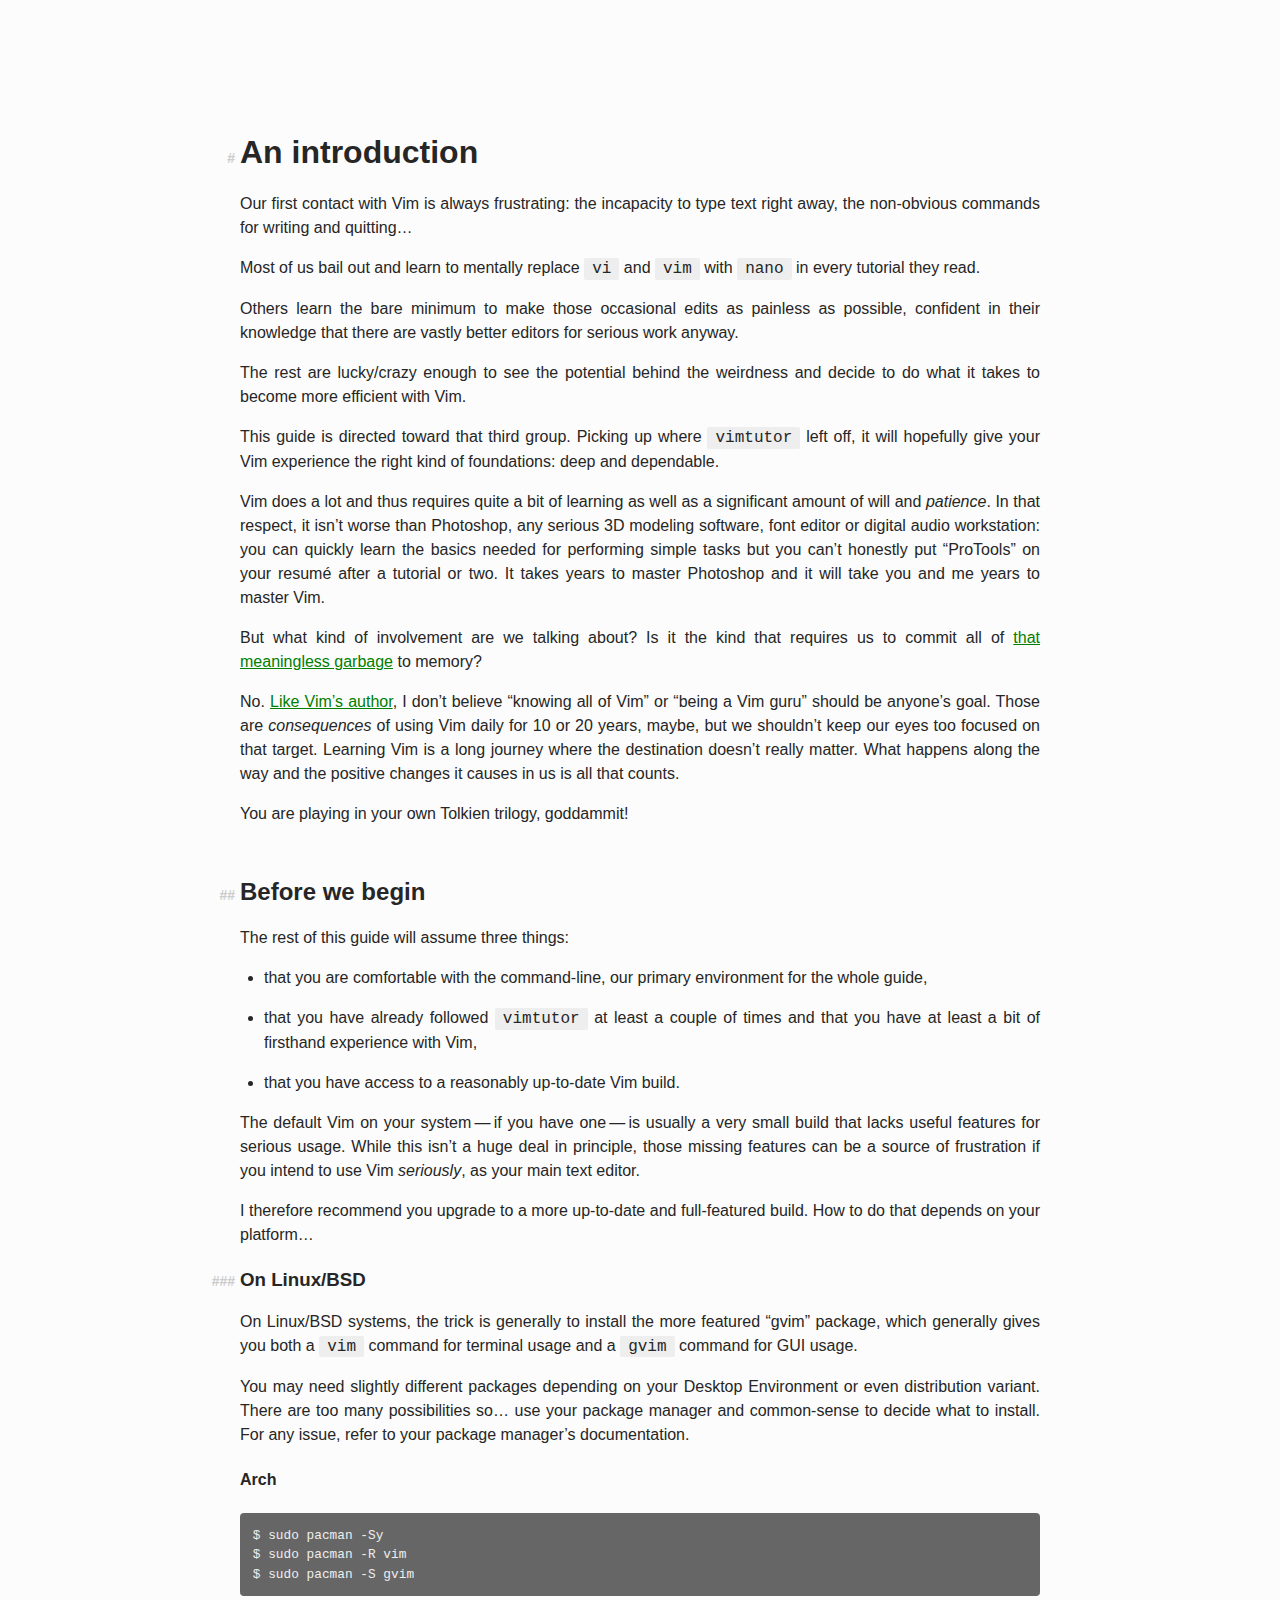
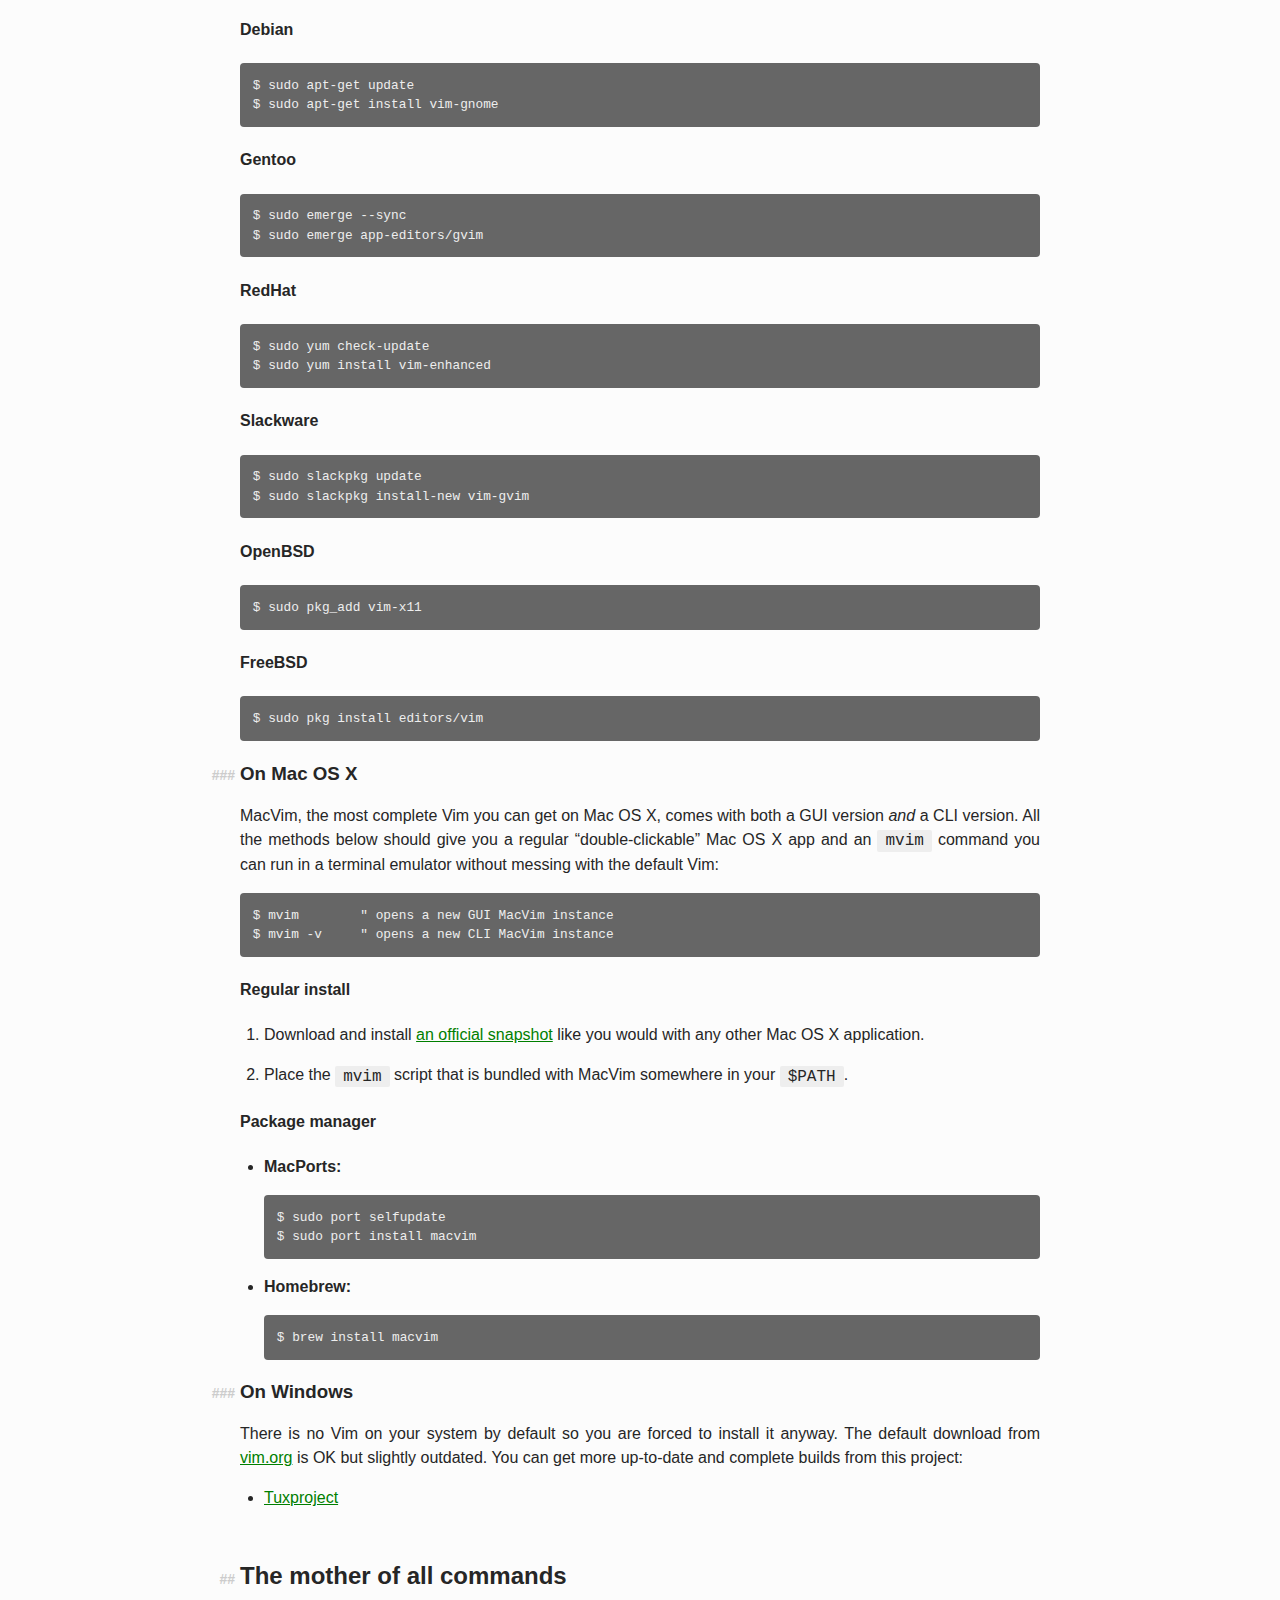
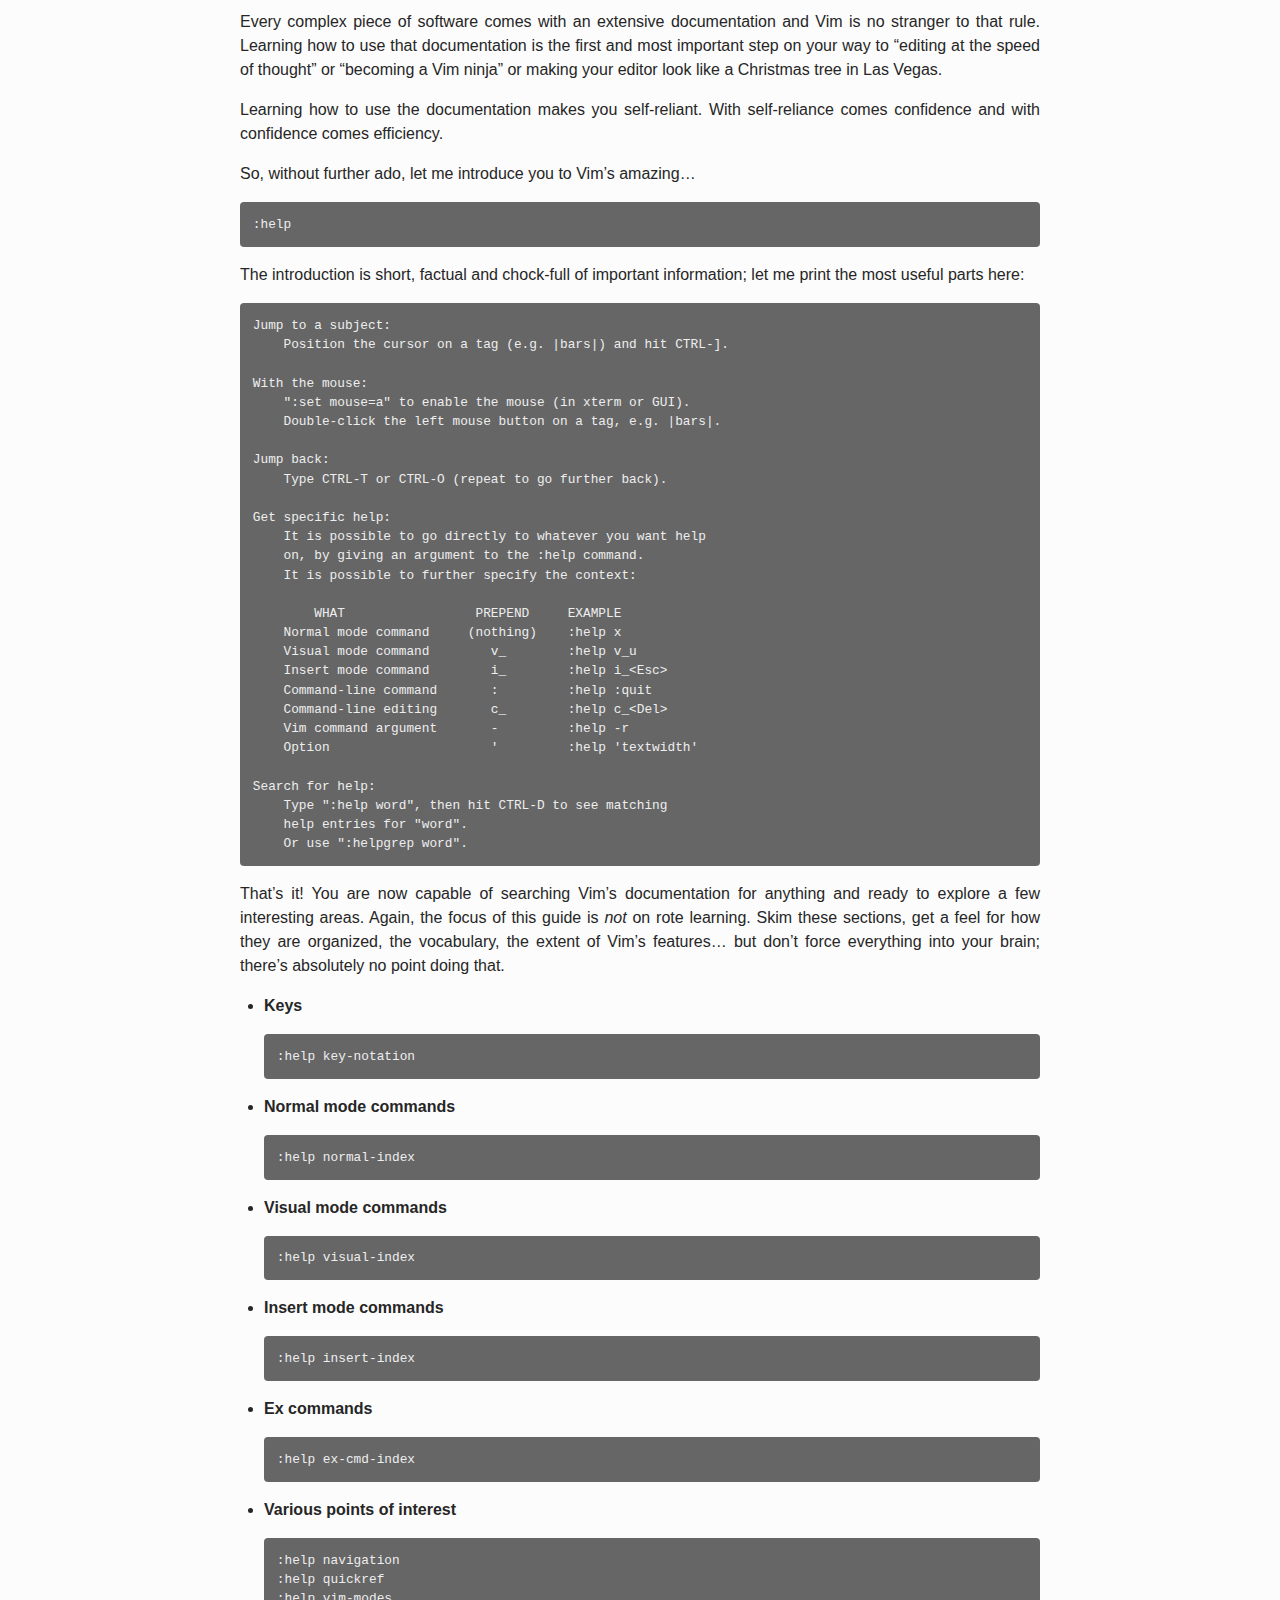
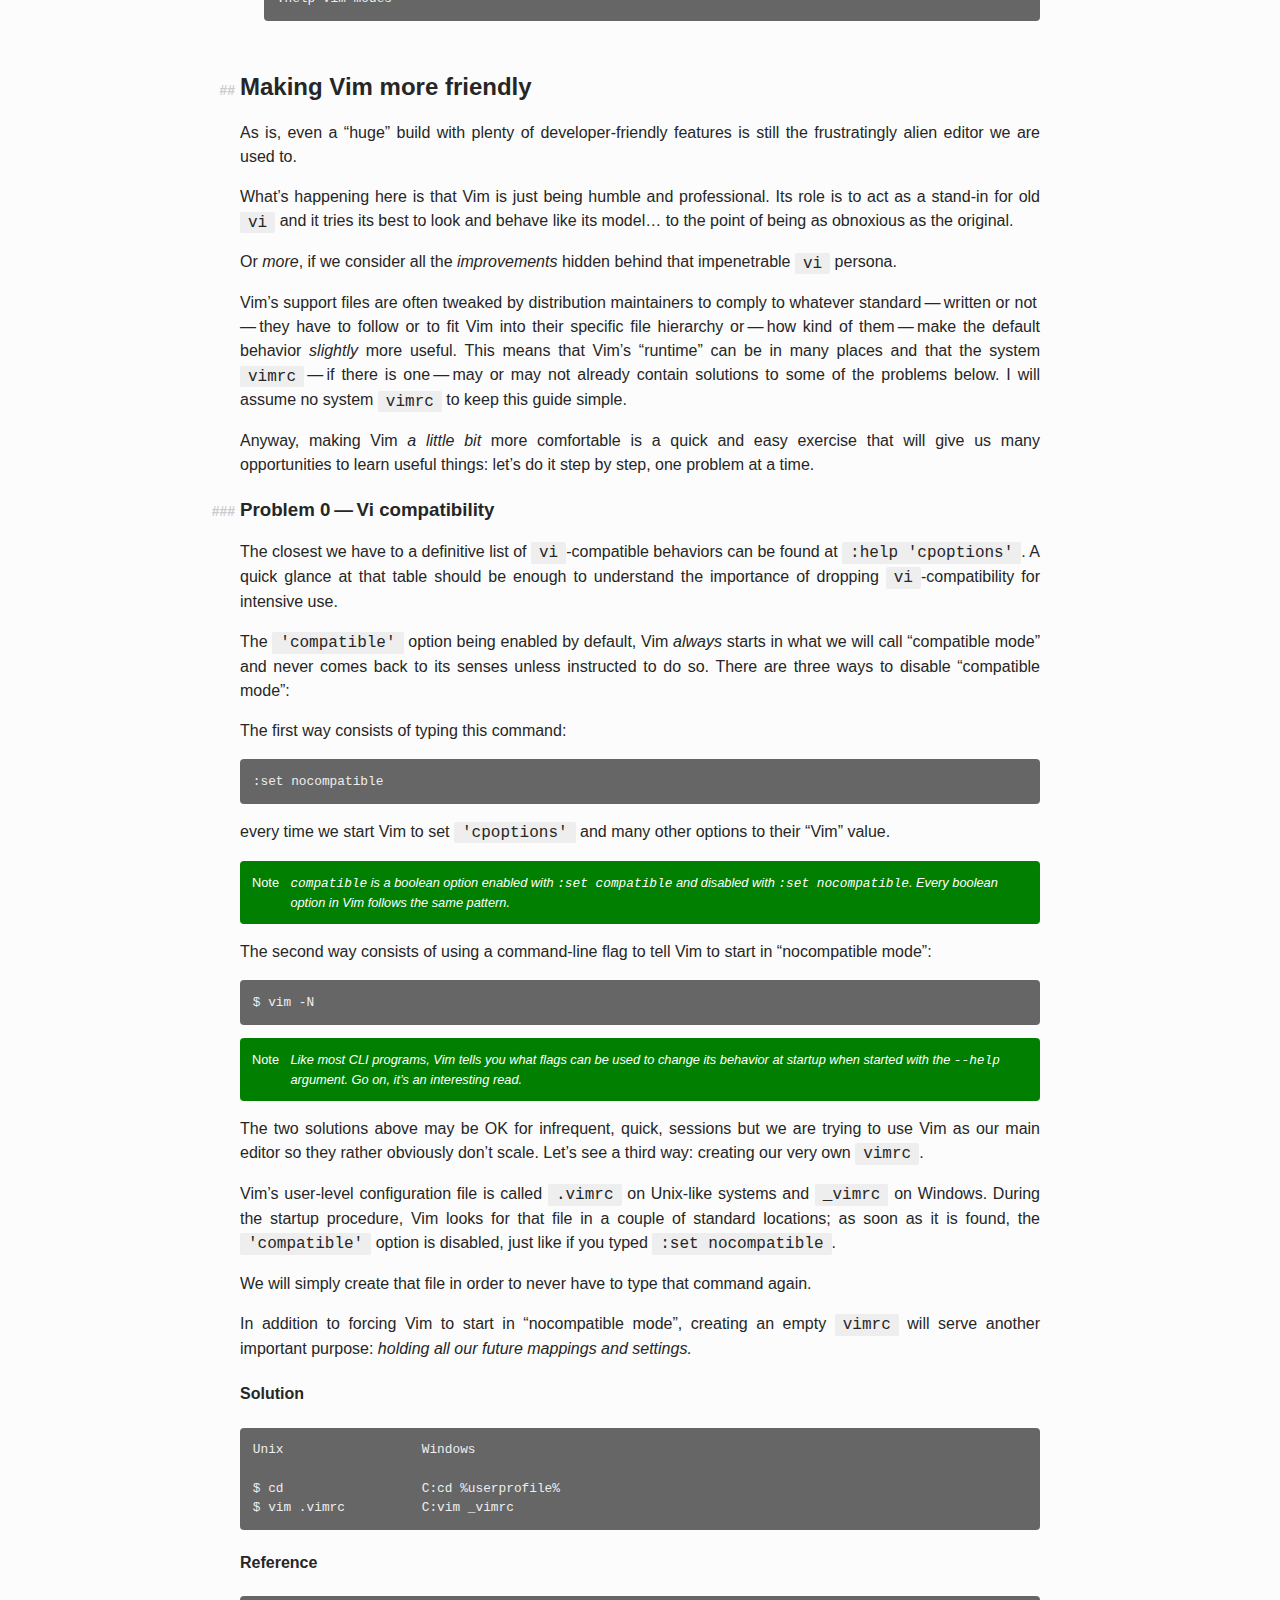
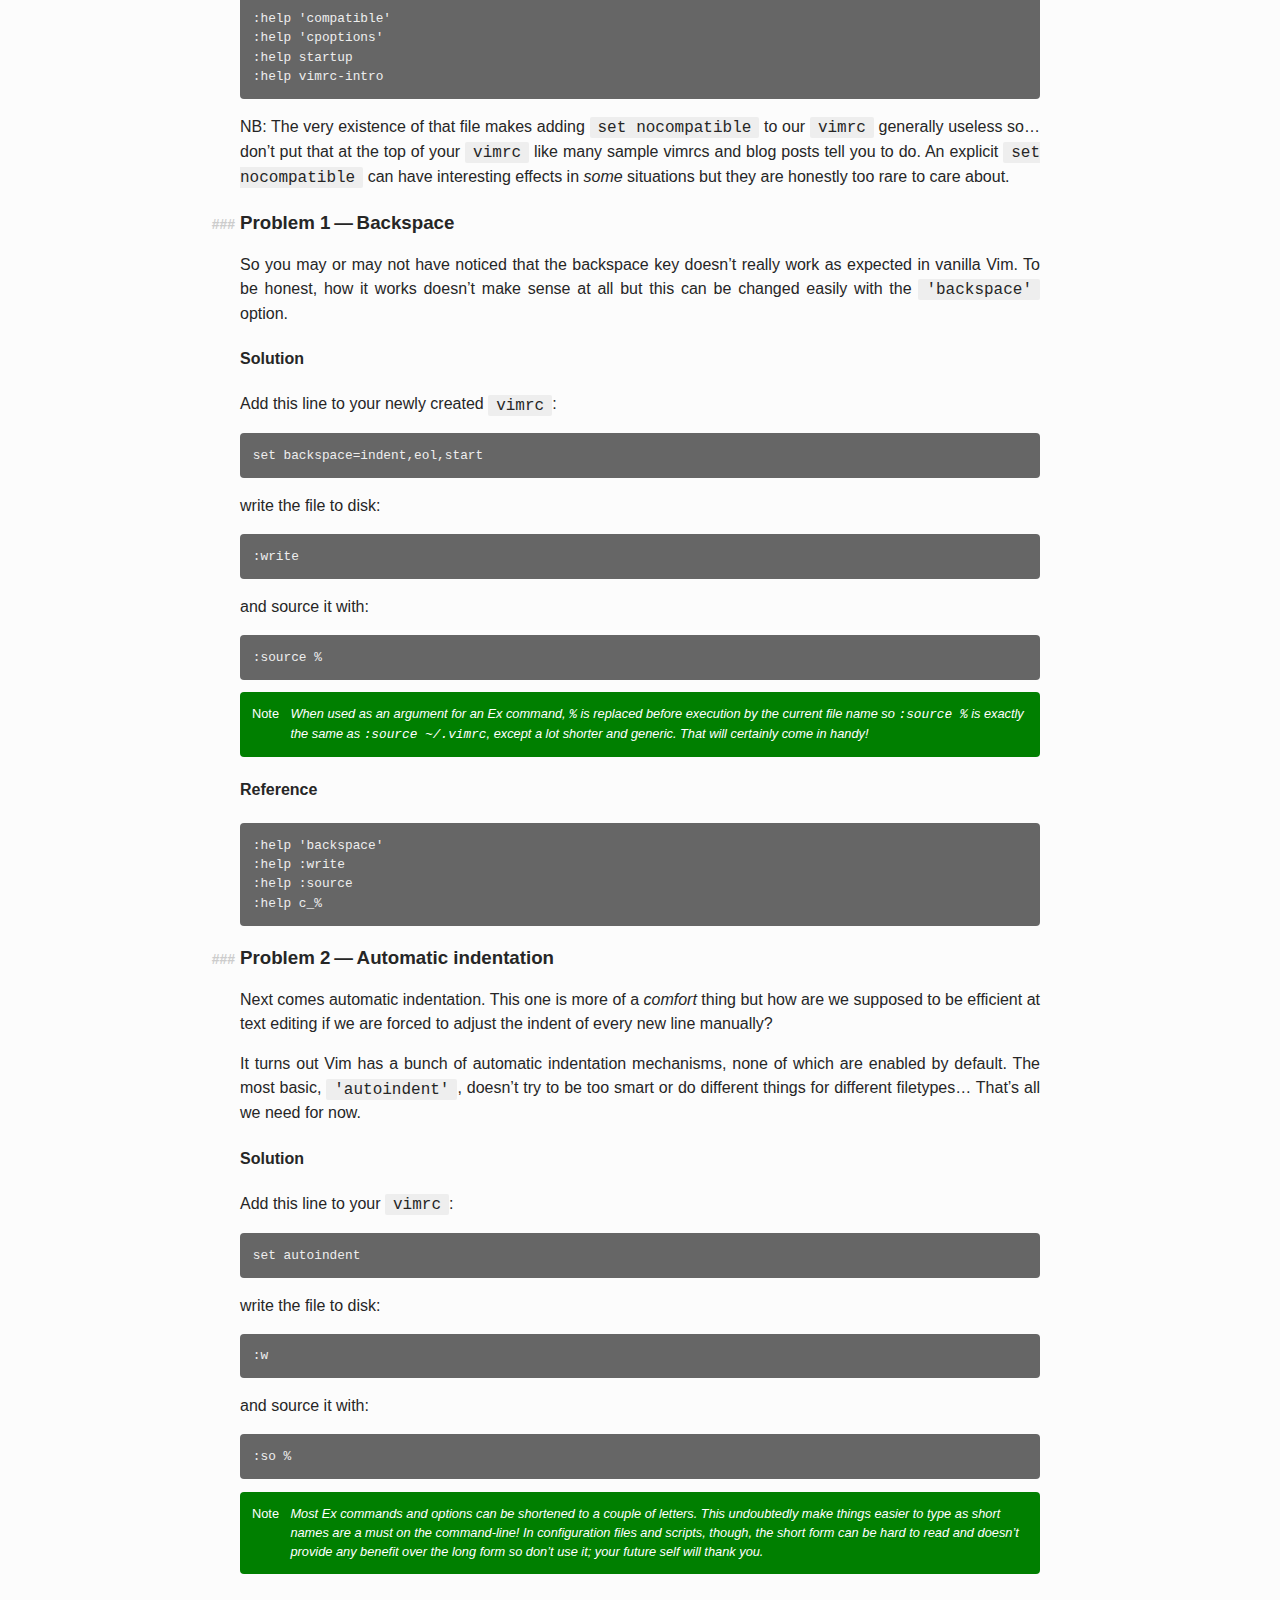
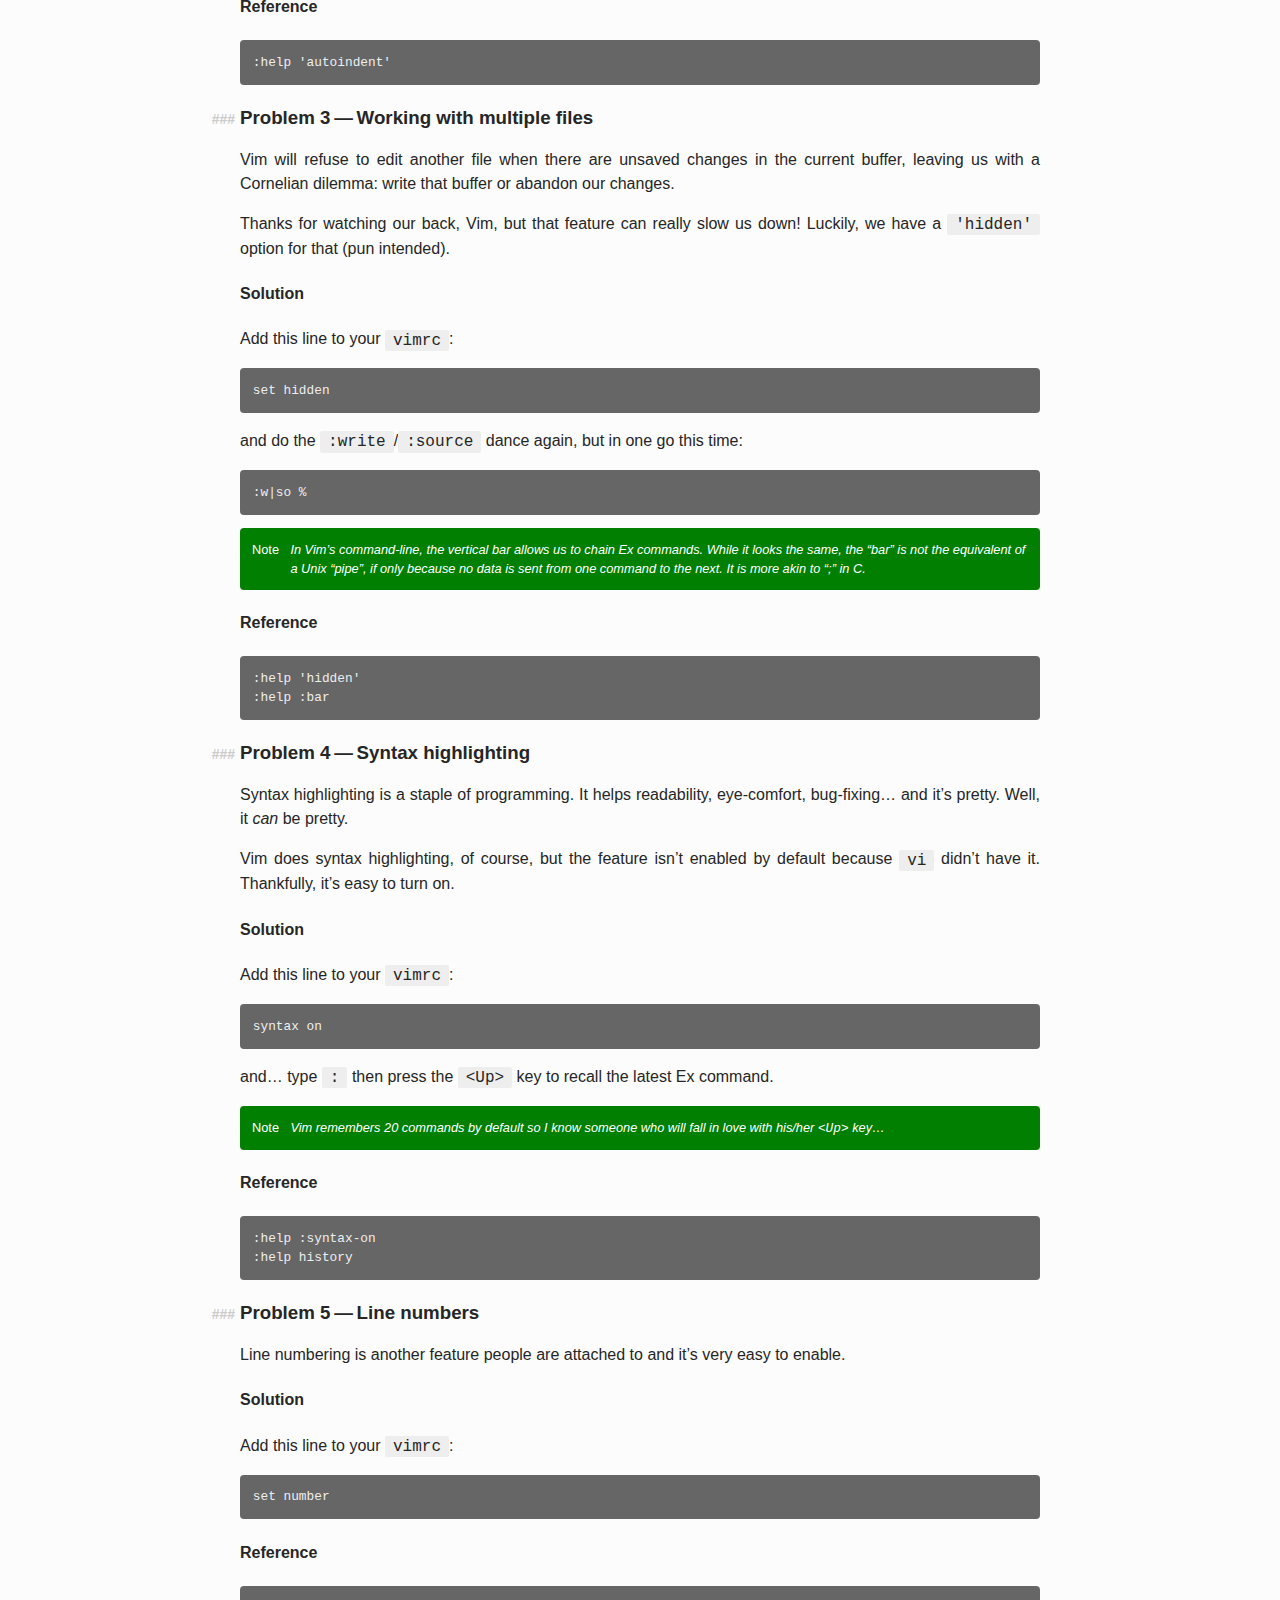
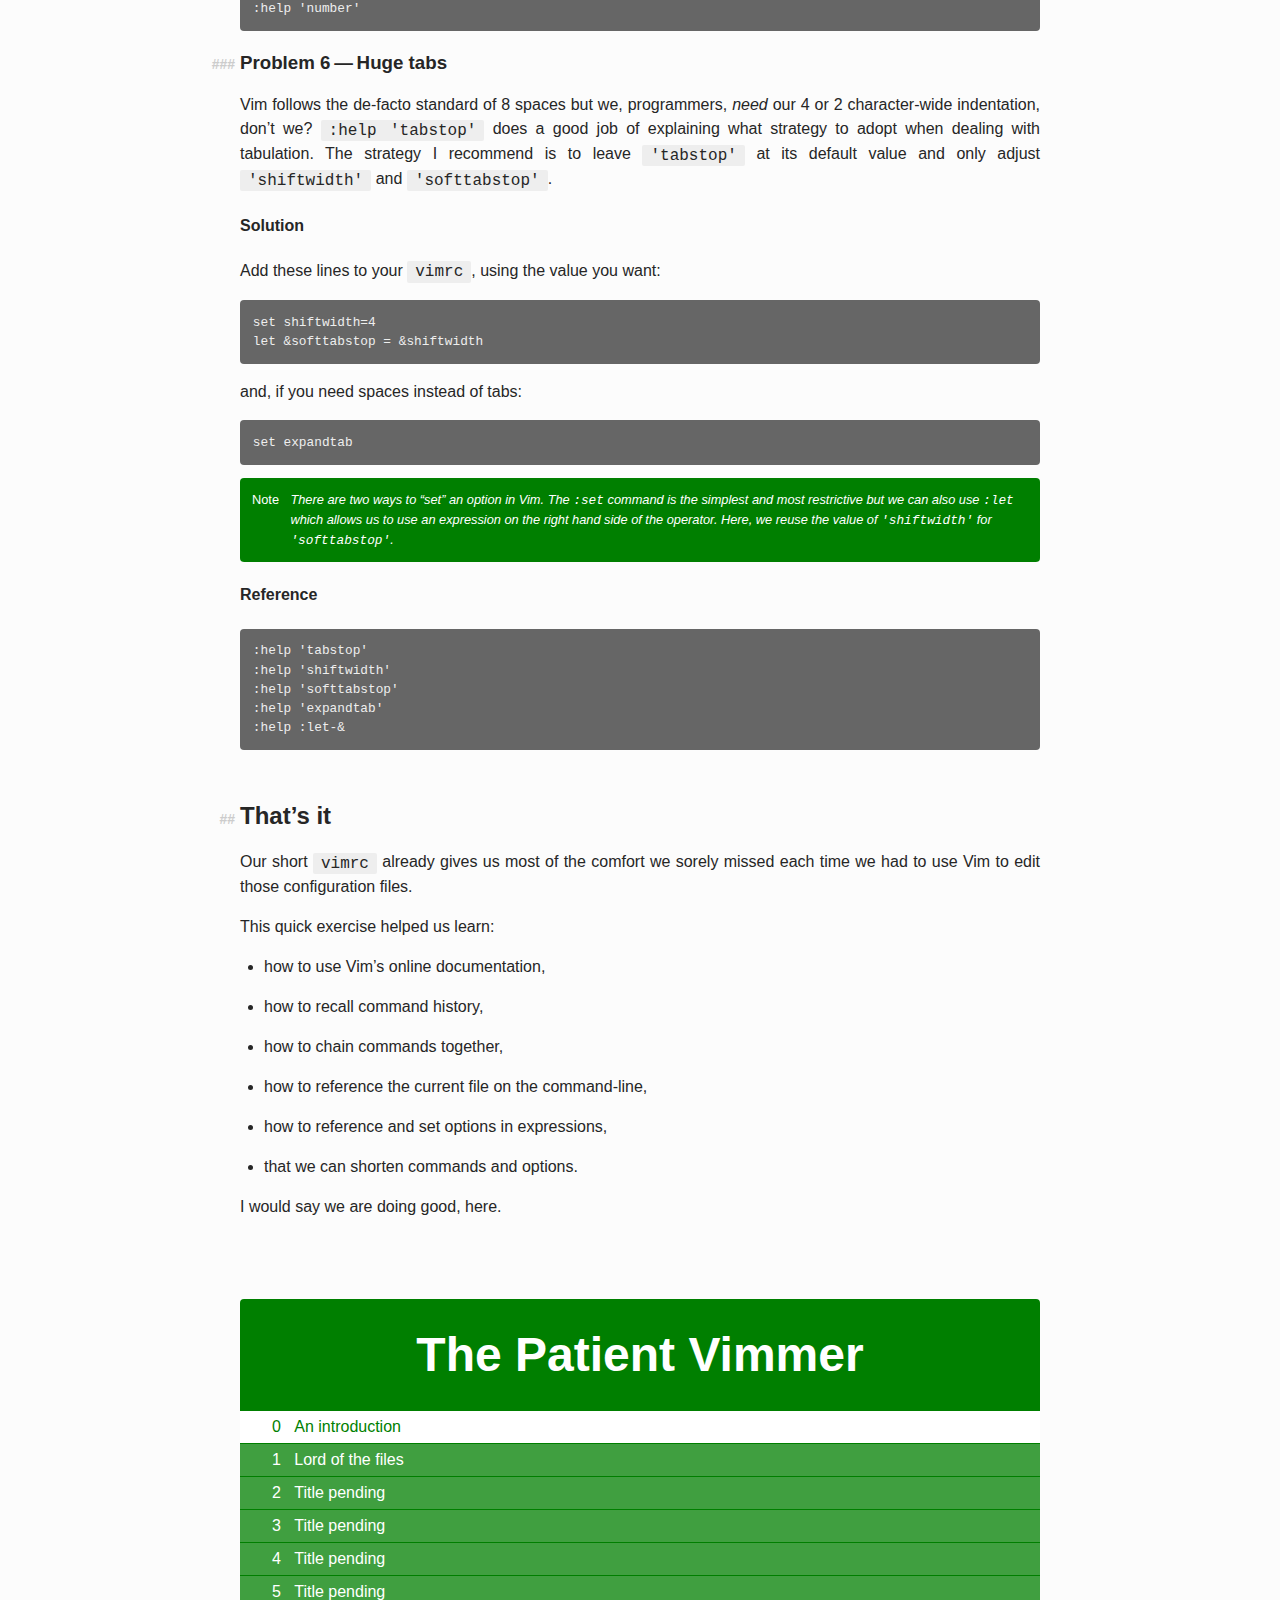
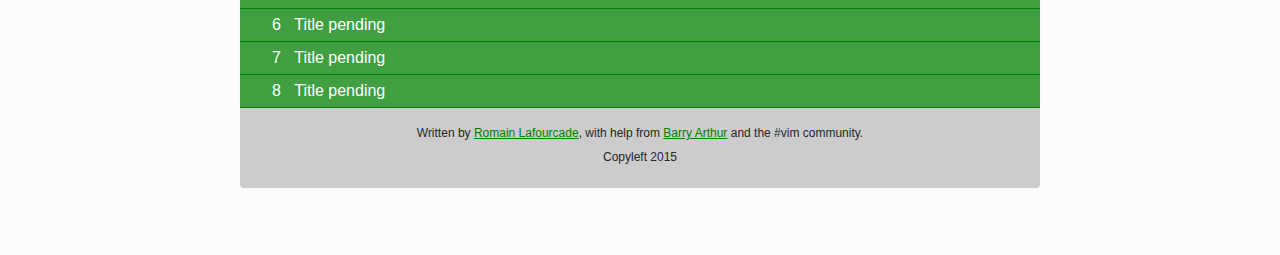
==== commit 5152ed98: "Merge branch 'gh-pages' of github.com:romainl/the-patient-vimmer into gh-pages" ====
--- a/0.html
+++ b/0.html
@@ -31,16 +31,13 @@
 <p>This guide is directed toward that third group. Picking up where <code>vimtutor</code> left off, it will hopefully give your Vim experience the right kind of foundations: deep and dependable.</p>
 </div>
 <div class="paragraph">
-<p>Vim does a lot and thus requires quite a bit of learning as well as a significant amount of will and <em>patience</em>. In that respect, it isn&#8217;t worse than Photoshop, any serious 3D modeling software, font editor or digital audio workstation: you can quickly learn the basics needed for performing simple tasks but you can&#8217;t honestly put &#8220;ProTools&#8221; on your resumé after a tutorial or two. It takes years to master Photoshop and it will take you ynd me years to master Vim.</p>
+<p>Vim does a lot and thus requires quite a bit of learning as well as a significant amount of will and <em>patience</em>. In that respect, it isn&#8217;t worse than Photoshop, any serious 3D modeling software, font editor or digital audio workstation: you can quickly learn the basics needed for performing simple tasks but you can&#8217;t honestly put &#8220;ProTools&#8221; on your resumé after a tutorial or two. It takes years to master Photoshop and it will take you and me years to master Vim.</p>
 </div>
 <div class="paragraph">
 <p>But what kind of involvement are we talking about? Is it the kind that requires us to commit all of <a href="http://www.viemu.com/vi-vim-cheat-sheet.gif">that meaningless garbage</a> to memory?</p>
 </div>
 <div class="paragraph">
-<p>No. <a href="http://www.moolenaar.net/habits.html">Like Vim&#8217;s author</a>, I don&#8217;t believe &#8220;knowing all of Vim&#8221; or &#8220;being a Vim guru&#8221; should be anyone&#8217;s goal. Those are <em>consequences</em> of using Vim daily for 10 or 20 years, maybe. But the real <em>goal</em> is, in my opinion, much less visible; much less quantifiable: we should learn Vim because it helps us become better at what we do, not because we want to reach a grand goal. And, well&#8230;&#8203; I don&#8217;t even believe anybody <em>should</em> learn Vim at all.</p>
-</div>
-<div class="paragraph">
-<p>Learning Vim is a long journey where the destination doesn&#8217;t really matter. What happens along the way and the positive changes it causes in us is all that counts.</p>
+<p>No. <a href="http://www.moolenaar.net/habits.html">Like Vim&#8217;s author</a>, I don&#8217;t believe &#8220;knowing all of Vim&#8221; or &#8220;being a Vim guru&#8221; should be anyone&#8217;s goal. Those are <em>consequences</em> of using Vim daily for 10 or 20 years, maybe, but we shouldn&#8217;t keep our eyes too focused on that target. Learning Vim is a long journey where the destination doesn&#8217;t really matter. What happens along the way and the positive changes it causes in us is all that counts.</p>
 </div>
 <div class="paragraph">
 <p>You are playing in your own Tolkien trilogy, goddammit!</p>
@@ -59,7 +56,7 @@
 <p>that you are comfortable with the command-line, our primary environment for the whole guide,</p>
 </li>
 <li>
-<p>that you have already followed <code>vimtutor</code> and have a bit of firsthand experience with Vim,</p>
+<p>that you have already followed <code>vimtutor</code> at least a couple of times and that you have at least a bit of firsthand experience with Vim,</p>
 </li>
 <li>
 <p>that you have access to a reasonably up-to-date Vim build.</p>
@@ -70,12 +67,12 @@
 <p>The default Vim on your system&#8201;&#8212;&#8201;if you have one&#8201;&#8212;&#8201;is usually a very small build that lacks useful features for serious usage. While this isn&#8217;t a huge deal in principle, those missing features can be a source of frustration if you intend to use Vim <em>seriously</em>, as your main text editor.</p>
 </div>
 <div class="paragraph">
-<p>I therefore recommend you upgrade to a more up-to-date and full-featured build. How to do that depends on your platform.</p>
+<p>I therefore recommend you upgrade to a more up-to-date and full-featured build. How to do that depends on your platform&#8230;&#8203;</p>
 </div>
 <div class="sect2">
 <h3 id="_on_linux_bsd">On Linux/BSD</h3>
 <div class="paragraph">
-<p>On Linux/BSD systems, the trick is generally to install the more featured &#8220;gvim&#8221; package, which gives you both a <code>vim</code> command for terminal usage and a <code>gvim</code> command for GUI usage.</p>
+<p>On Linux/BSD systems, the trick is generally to install the more featured &#8220;gvim&#8221; package, which generally gives you both a <code>vim</code> command for terminal usage and a <code>gvim</code> command for GUI usage.</p>
 </div>
 <div class="paragraph">
 <p>You may need slightly different packages depending on your Desktop Environment or even distribution variant. There are too many possibilities so&#8230;&#8203; use your package manager and common-sense to decide what to install. For any issue, refer to your package manager&#8217;s documentation.</p>
@@ -125,9 +122,6 @@
 $ sudo slackpkg install-new vim-gvim</pre>
 </div>
 </div>
-<div class="paragraph">
-<p>TODO TODO TODO</p>
-</div>
 </div>
 <div class="sect3">
 <h4 id="_openbsd">OpenBSD</h4>
@@ -143,9 +137,6 @@
 <div class="content">
 <pre>$ sudo pkg install editors/vim</pre>
 </div>
-</div>
-<div class="paragraph">
-<p>TODO TODO TODO</p>
 </div>
 </div>
 </div>
@@ -201,7 +192,7 @@
 <div class="sect2">
 <h3 id="_on_windows">On Windows</h3>
 <div class="paragraph">
-<p>There is no Vim on your machine by default so you are forced to install it anyway. The default download from <a href="http://wwww.vim.org">vim.org</a> is OK but slightly outdated. You can get more up-to-date and complete builds from this project:</p>
+<p>There is no Vim on your system by default so you are forced to install it anyway. The default download from <a href="http://wwww.vim.org">vim.org</a> is OK but slightly outdated. You can get more up-to-date and complete builds from this project:</p>
 </div>
 <div class="ulist">
 <ul>
@@ -217,7 +208,7 @@
 <h2 id="_the_mother_of_all_commands">The mother of all commands</h2>
 <div class="sectionbody">
 <div class="paragraph">
-<p>Every complex piece of software comes with extensive documentation and Vim is no stranger to that rule. Learning how to use that documentation is the first and most important step on your way to &#8220;editing at the speed of thought&#8221; or &#8220;becoming a Vim ninja&#8221; or making your editor look like a Christmas tree in Las Vegas.</p>
+<p>Every complex piece of software comes with an extensive documentation and Vim is no stranger to that rule. Learning how to use that documentation is the first and most important step on your way to &#8220;editing at the speed of thought&#8221; or &#8220;becoming a Vim ninja&#8221; or making your editor look like a Christmas tree in Las Vegas.</p>
 </div>
 <div class="paragraph">
 <p>Learning how to use the documentation makes you self-reliant. With self-reliance comes confidence and with confidence comes efficiency.</p>
@@ -231,7 +222,7 @@
 </div>
 </div>
 <div class="paragraph">
-<p>The introduction is short, factual and chock-full of important information; let me print here the most useful parts:</p>
+<p>The introduction is short, factual and chock-full of important information; let me print the most useful parts here:</p>
 </div>
 <div class="literalblock">
 <div class="content">
@@ -266,7 +257,7 @@
 </div>
 </div>
 <div class="paragraph">
-<p>That&#8217;s it! You are now capable of searching Vim&#8217;s documentation for anything and ready to explore a few interesting areas. Again, the focus of this guide is <em>not</em> on rote learning. Skim these sections, get a feel for how they are organized, of the vocabulary, of the extent of Vim&#8217;s features&#8230;&#8203; but don&#8217;t force everything into your brain; there&#8217;s absolutely no point doing that.</p>
+<p>That&#8217;s it! You are now capable of searching Vim&#8217;s documentation for anything and ready to explore a few interesting areas. Again, the focus of this guide is <em>not</em> on rote learning. Skim these sections, get a feel for how they are organized, the vocabulary, the extent of Vim&#8217;s features&#8230;&#8203; but don&#8217;t force everything into your brain; there&#8217;s absolutely no point doing that.</p>
 </div>
 <div class="ulist">
 <ul>
@@ -361,6 +352,18 @@
 <div class="paragraph">
 <p>every time we start Vim to set <code>'cpoptions'</code> and many other options to their &#8220;Vim&#8221; value.</p>
 </div>
+<div class="admonitionblock note">
+<table>
+<tr>
+<td class="icon">
+<div class="title">Note</div>
+</td>
+<td class="content">
+<code>compatible</code> is a boolean option enabled with <code>:set compatible</code> and disabled with <code>:set nocompatible</code>. Every boolean option in Vim follows the same pattern.
+</td>
+</tr>
+</table>
+</div>
 <div class="paragraph">
 <p>The second way consists of using a command-line flag to tell Vim to start in &#8220;nocompatible mode&#8221;:</p>
 </div>
@@ -369,8 +372,20 @@
 <pre>$ vim -N</pre>
 </div>
 </div>
-<div class="paragraph">
-<p>The two solutions above may be OK for infrequent, quick sessions but we are trying to use Vim as our main editor so they rather obviously don&#8217;t scale. Let&#8217;s see a third way: creating our very own <code>vimrc</code>.</p>
+<div class="admonitionblock note">
+<table>
+<tr>
+<td class="icon">
+<div class="title">Note</div>
+</td>
+<td class="content">
+Like most CLI programs, Vim tells you what flags can be used to change its behavior at startup when started with the <code>--help</code> argument. Go on, it&#8217;s an interesting read.
+</td>
+</tr>
+</table>
+</div>
+<div class="paragraph">
+<p>The two solutions above may be OK for infrequent, quick, sessions but we are trying to use Vim as our main editor so they rather obviously don&#8217;t scale. Let&#8217;s see a third way: creating our very own <code>vimrc</code>.</p>
 </div>
 <div class="paragraph">
 <p>Vim&#8217;s user-level configuration file is called <code>.vimrc</code> on Unix-like systems and <code>_vimrc</code> on Windows. During the startup procedure, Vim looks for that file in a couple of standard locations; as soon as it is found, the <code>'compatible'</code> option is disabled, just like if you typed <code>:set nocompatible</code>.</p>
@@ -438,8 +453,17 @@
 <pre>:source %</pre>
 </div>
 </div>
-<div class="paragraph">
-<p>When used as an argument for an Ex command, <code>%</code> is replaced before execution by the current file name so <code>:source %</code> is exactly the same as <code>:source ~/.vimrc</code>, except a lot shorter <em>and</em> generic. That will certainly come in handy!</p>
+<div class="admonitionblock note">
+<table>
+<tr>
+<td class="icon">
+<div class="title">Note</div>
+</td>
+<td class="content">
+When used as an argument for an Ex command, <code>%</code> is replaced before execution by the current file name so <code>:source %</code> is exactly the same as <code>:source ~/.vimrc</code>, except a lot shorter <em>and</em> generic. That will certainly come in handy!
+</td>
+</tr>
+</table>
 </div>
 </div>
 <div class="sect3">
@@ -488,11 +512,17 @@
 <pre>:so %</pre>
 </div>
 </div>
-<div class="paragraph">
-<p>Most Ex commands and options can be shortened to a couple of letters. This undoubtedly make things easier to type as short names are a must on the command-line!</p>
-</div>
-<div class="paragraph">
-<p>In configuration files and scripts, though, the short form can be hard to read and doesn&#8217;t provide any benefit over the long form so don&#8217;t use it; your future self will thank you.</p>
+<div class="admonitionblock note">
+<table>
+<tr>
+<td class="icon">
+<div class="title">Note</div>
+</td>
+<td class="content">
+Most Ex commands and options can be shortened to a couple of letters. This undoubtedly make things easier to type as short names are a must on the command-line! In configuration files and scripts, though, the short form can be hard to read and doesn&#8217;t provide any benefit over the long form so don&#8217;t use it; your future self will thank you.
+</td>
+</tr>
+</table>
 </div>
 </div>
 <div class="sect3">
@@ -530,8 +560,17 @@
 <pre>:w|so %</pre>
 </div>
 </div>
-<div class="paragraph">
-<p>In Vim&#8217;s command-line, the vertical bar allows us to chain Ex commands. While it looks the same, the &#8220;bar&#8221; is <em>not</em> the equivalent of a Unix &#8220;pipe&#8221;, if only because no data is sent from one command to the next. It is more akin to &#8220;;&#8221; in C.</p>
+<div class="admonitionblock note">
+<table>
+<tr>
+<td class="icon">
+<div class="title">Note</div>
+</td>
+<td class="content">
+In Vim&#8217;s command-line, the vertical bar allows us to chain Ex commands. While it looks the same, the &#8220;bar&#8221; is <em>not</em> the equivalent of a Unix &#8220;pipe&#8221;, if only because no data is sent from one command to the next. It is more akin to &#8220;;&#8221; in C.
+</td>
+</tr>
+</table>
 </div>
 </div>
 <div class="sect3">
@@ -563,7 +602,19 @@
 </div>
 </div>
 <div class="paragraph">
-<p>and&#8230;&#8203; type <code>:</code> then press the <code>&lt;Up&gt;</code> key to recall the latest Ex command. Vim remembers 20 commands by default so I know someone who will fall in love with his/her <code>&lt;Up&gt;</code> key&#8230;&#8203;</p>
+<p>and&#8230;&#8203; type <code>:</code> then press the <code>&lt;Up&gt;</code> key to recall the latest Ex command.</p>
+</div>
+<div class="admonitionblock note">
+<table>
+<tr>
+<td class="icon">
+<div class="title">Note</div>
+</td>
+<td class="content">
+Vim remembers 20 commands by default so I know someone who will fall in love with his/her <code>&lt;Up&gt;</code> key&#8230;&#8203;
+</td>
+</tr>
+</table>
 </div>
 </div>
 <div class="sect3">
@@ -625,8 +676,17 @@
 <pre>set expandtab</pre>
 </div>
 </div>
-<div class="paragraph">
-<p>There are two ways to "set" an option in Vim. The <code>:set</code> command is the simplest and most restrictive but we can also use <code>:let</code> which allows us to use an expression on the right hand side of the operator. Here, we reuse the value of <code>'shiftwidth'</code> for <code>'softtabstop'</code>.</p>
+<div class="admonitionblock note">
+<table>
+<tr>
+<td class="icon">
+<div class="title">Note</div>
+</td>
+<td class="content">
+There are two ways to &#8220;set&#8221; an option in Vim. The <code>:set</code> command is the simplest and most restrictive but we can also use <code>:let</code> which allows us to use an expression on the right hand side of the operator. Here, we reuse the value of <code>'shiftwidth'</code> for <code>'softtabstop'</code>.
+</td>
+</tr>
+</table>
 </div>
 </div>
 <div class="sect3">
@@ -720,7 +780,11 @@
 </div>
 <div id="footer">
 <div id="footer-text">
-Last updated 2015-04-03 09:39:21 CEST
+<<<<<<< HEAD
+Last updated 2015-05-14 14:36:23 CEST
+=======
+Last updated 2015-06-09 12:19:58 CEST
+>>>>>>> ee1583feb0cc3aabb196020d12031a779d206eaa
 </div>
 </div>
 </body>
--- a/css/style.css
+++ b/css/style.css
@@ -547,6 +547,9 @@
 #front ul li.current a:hover {
     background-color: #ffffff;
 }
+#front ul li ul {
+    background-color: #ffffff;
+}
 #front #bottom {
     background-color: #cccccc;
     color: #262626;
@@ -571,6 +574,31 @@
 table tr td p {
     text-align: left;
 }
+.note {
+    background-color: #007F00;
+    border-radius: 4px;
+    padding: 12px;
+    color: #ffffff;
+    font-size: 0.8em;
+}
+.note table tr th {
+    width: 1;
+    border-bottom: none;
+}
+.note table tr td {
+    border-bottom: none;
+    width: 1;
+}
+.note table tr td p {
+    text-align: left;
+}
+.note table tr td.icon {
+    width: 3em;
+    vertical-align: top;
+}
+.note table tr td.content {
+    font-style: italic;
+}
 a {
     color: #007f00;
 }
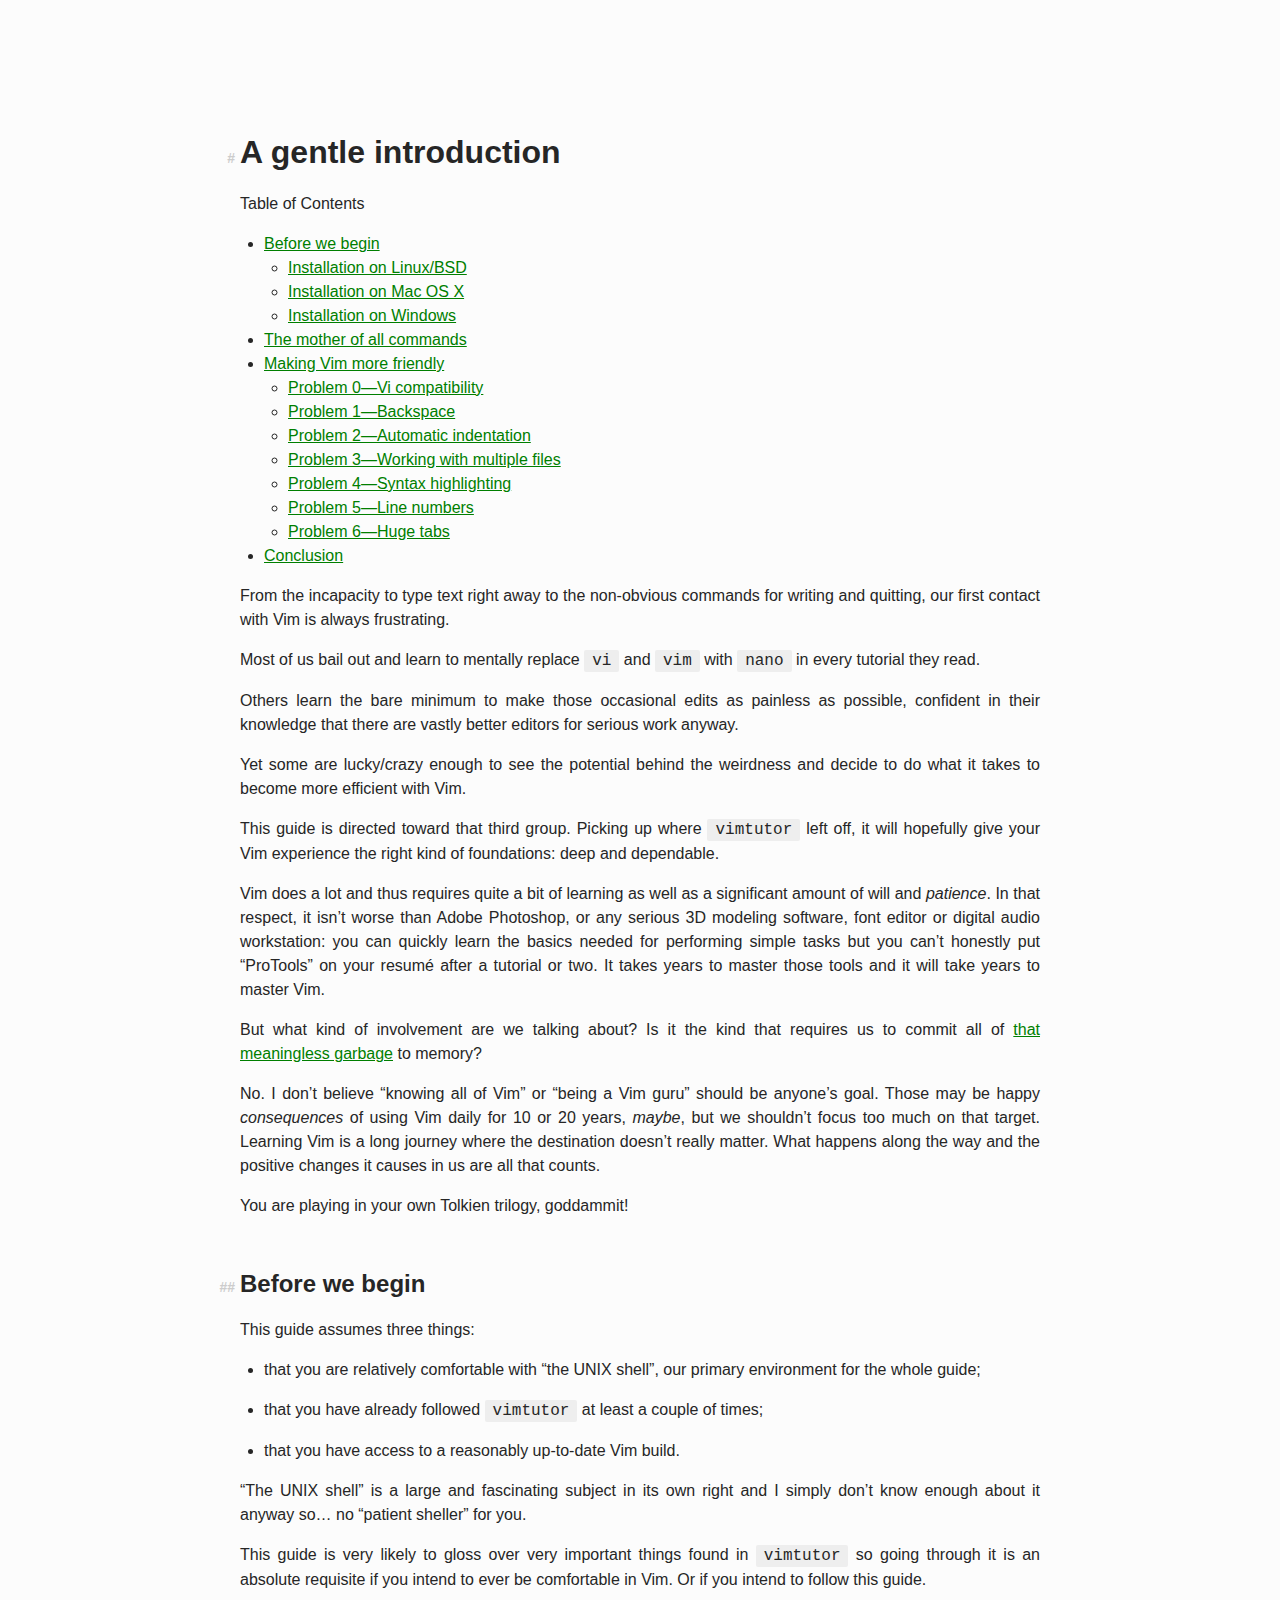
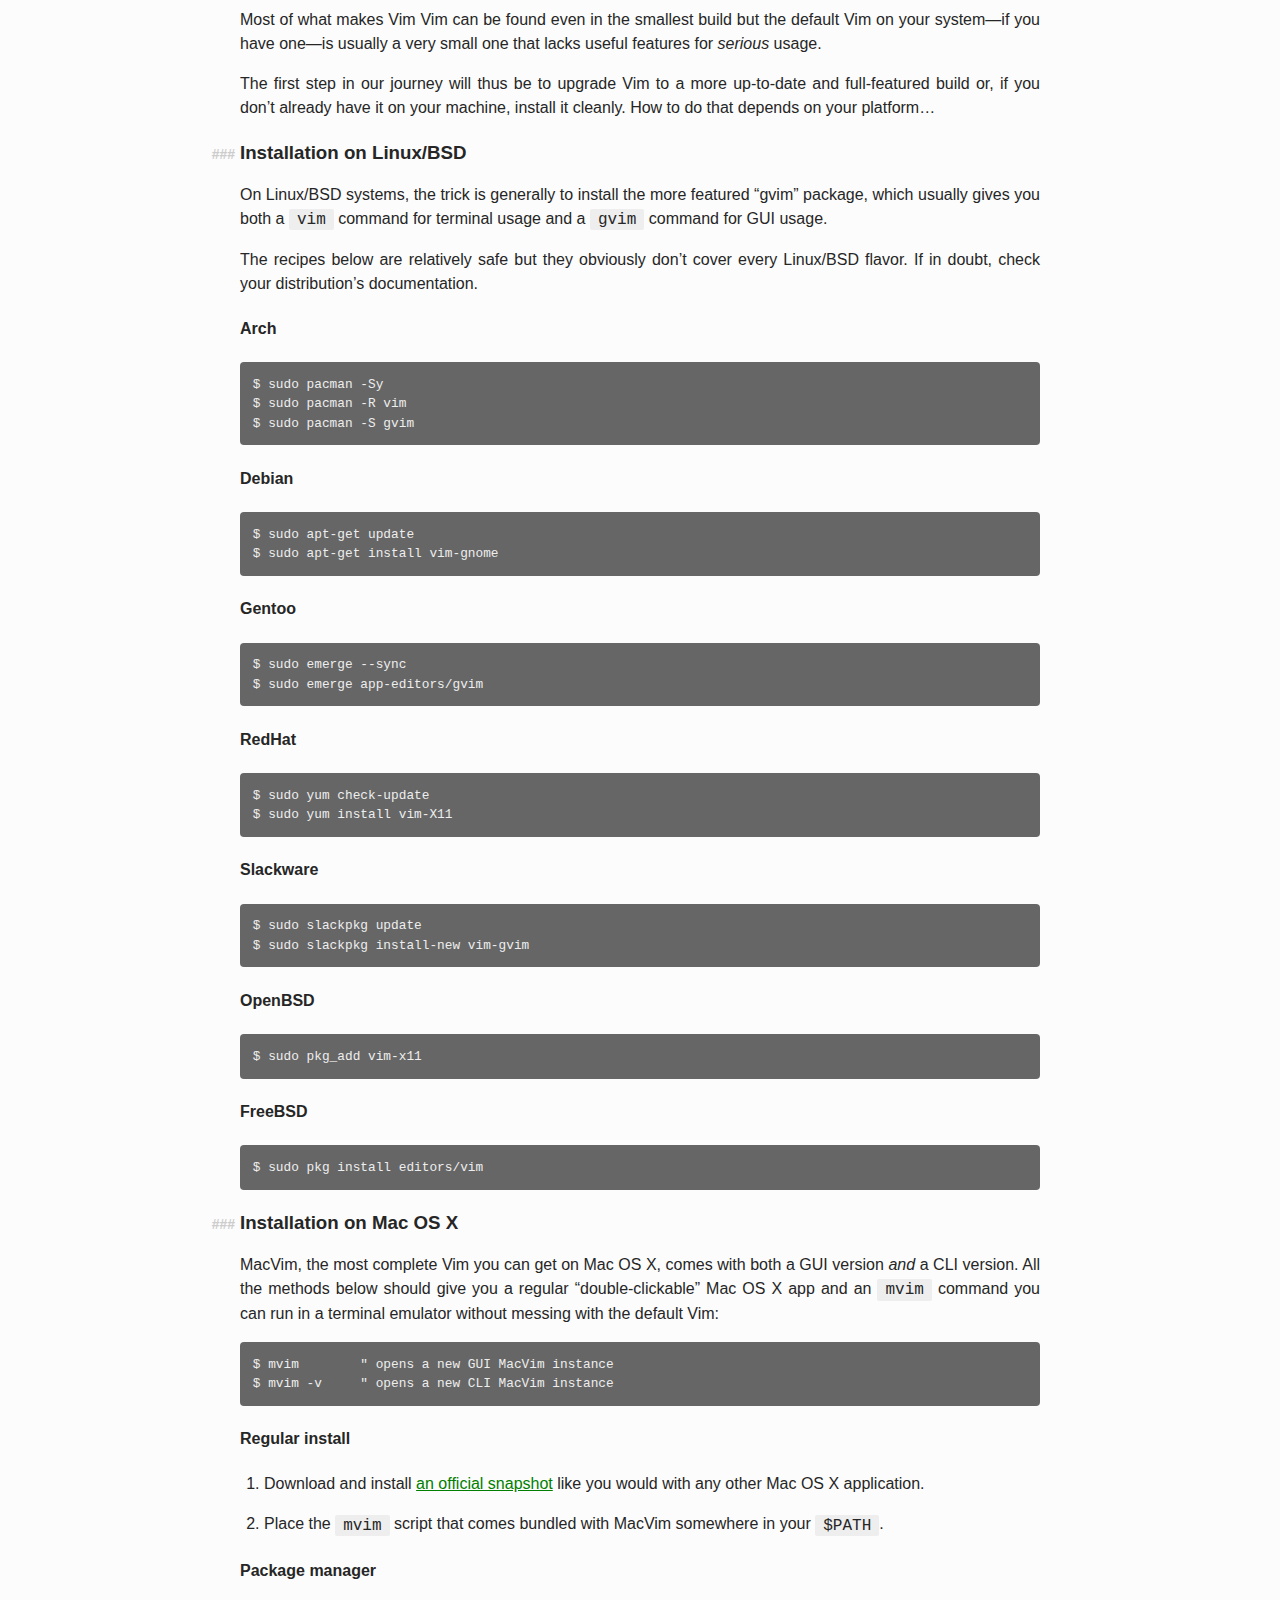
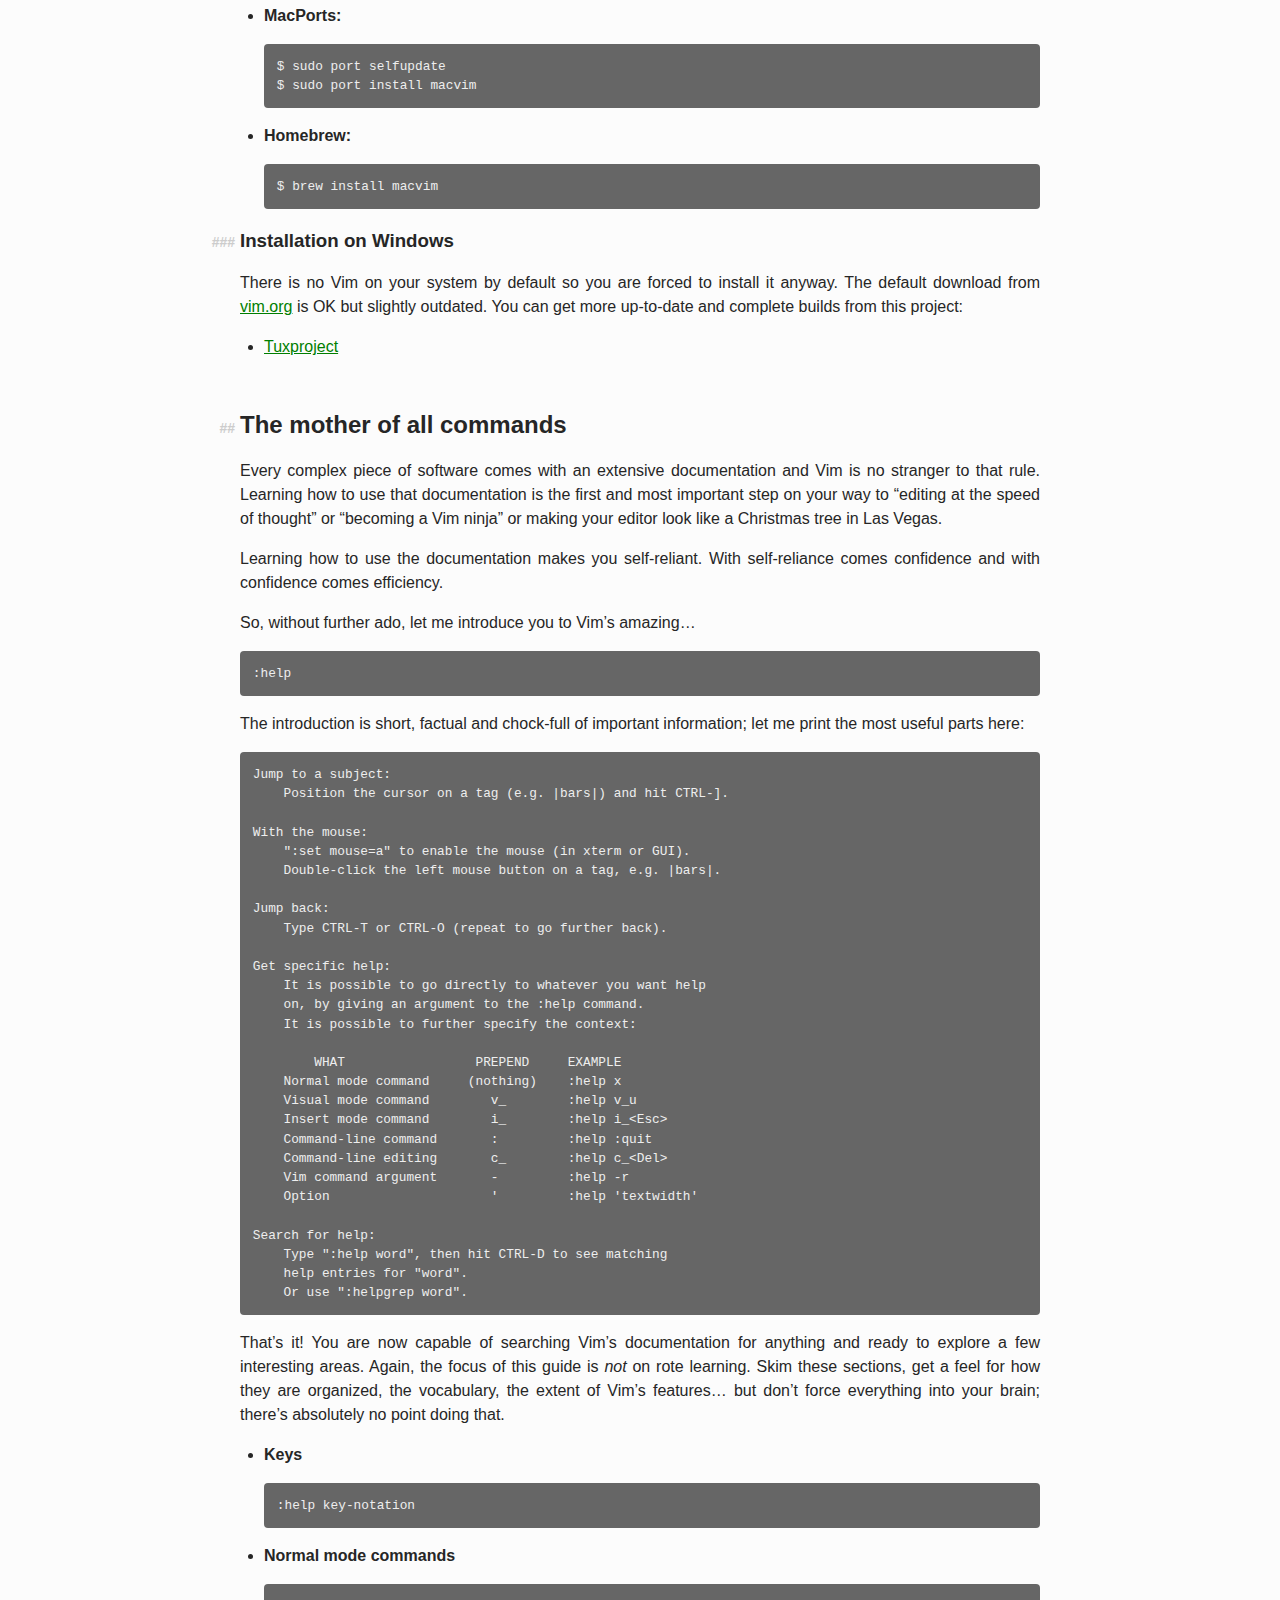
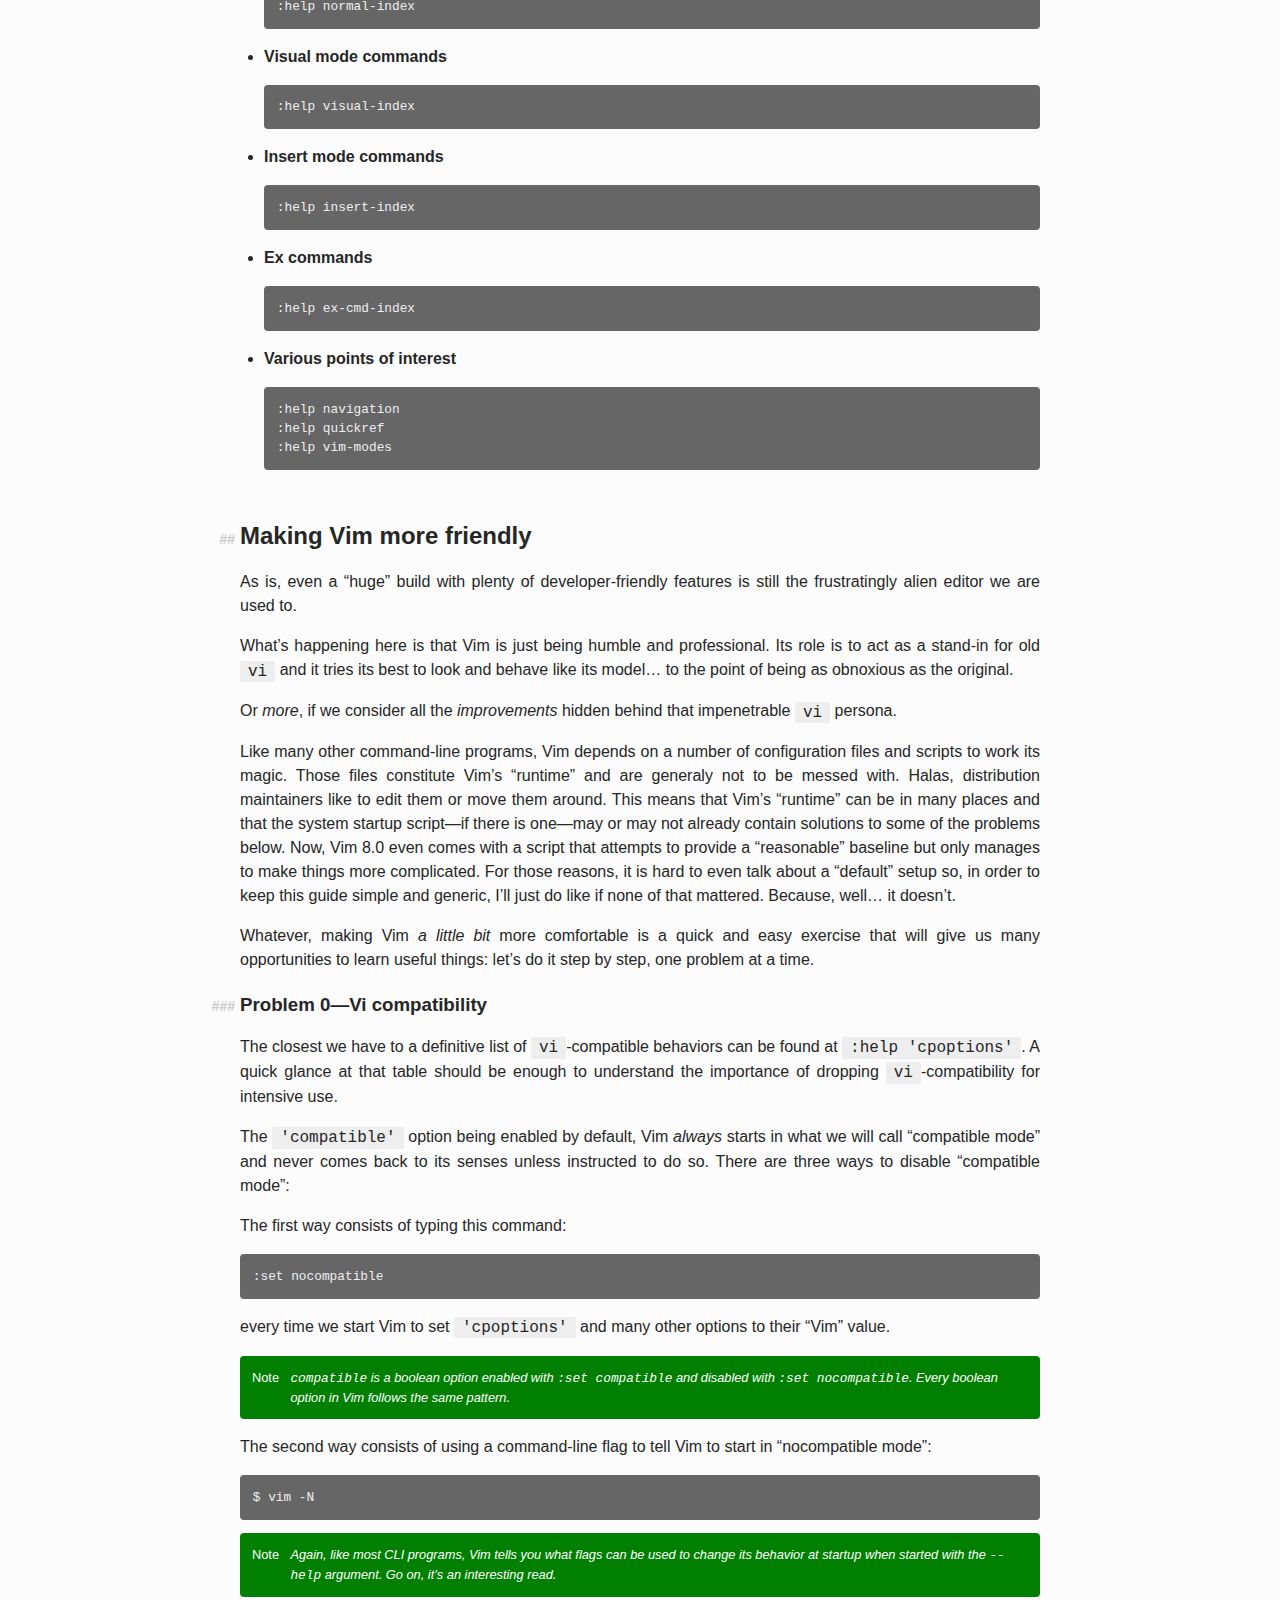
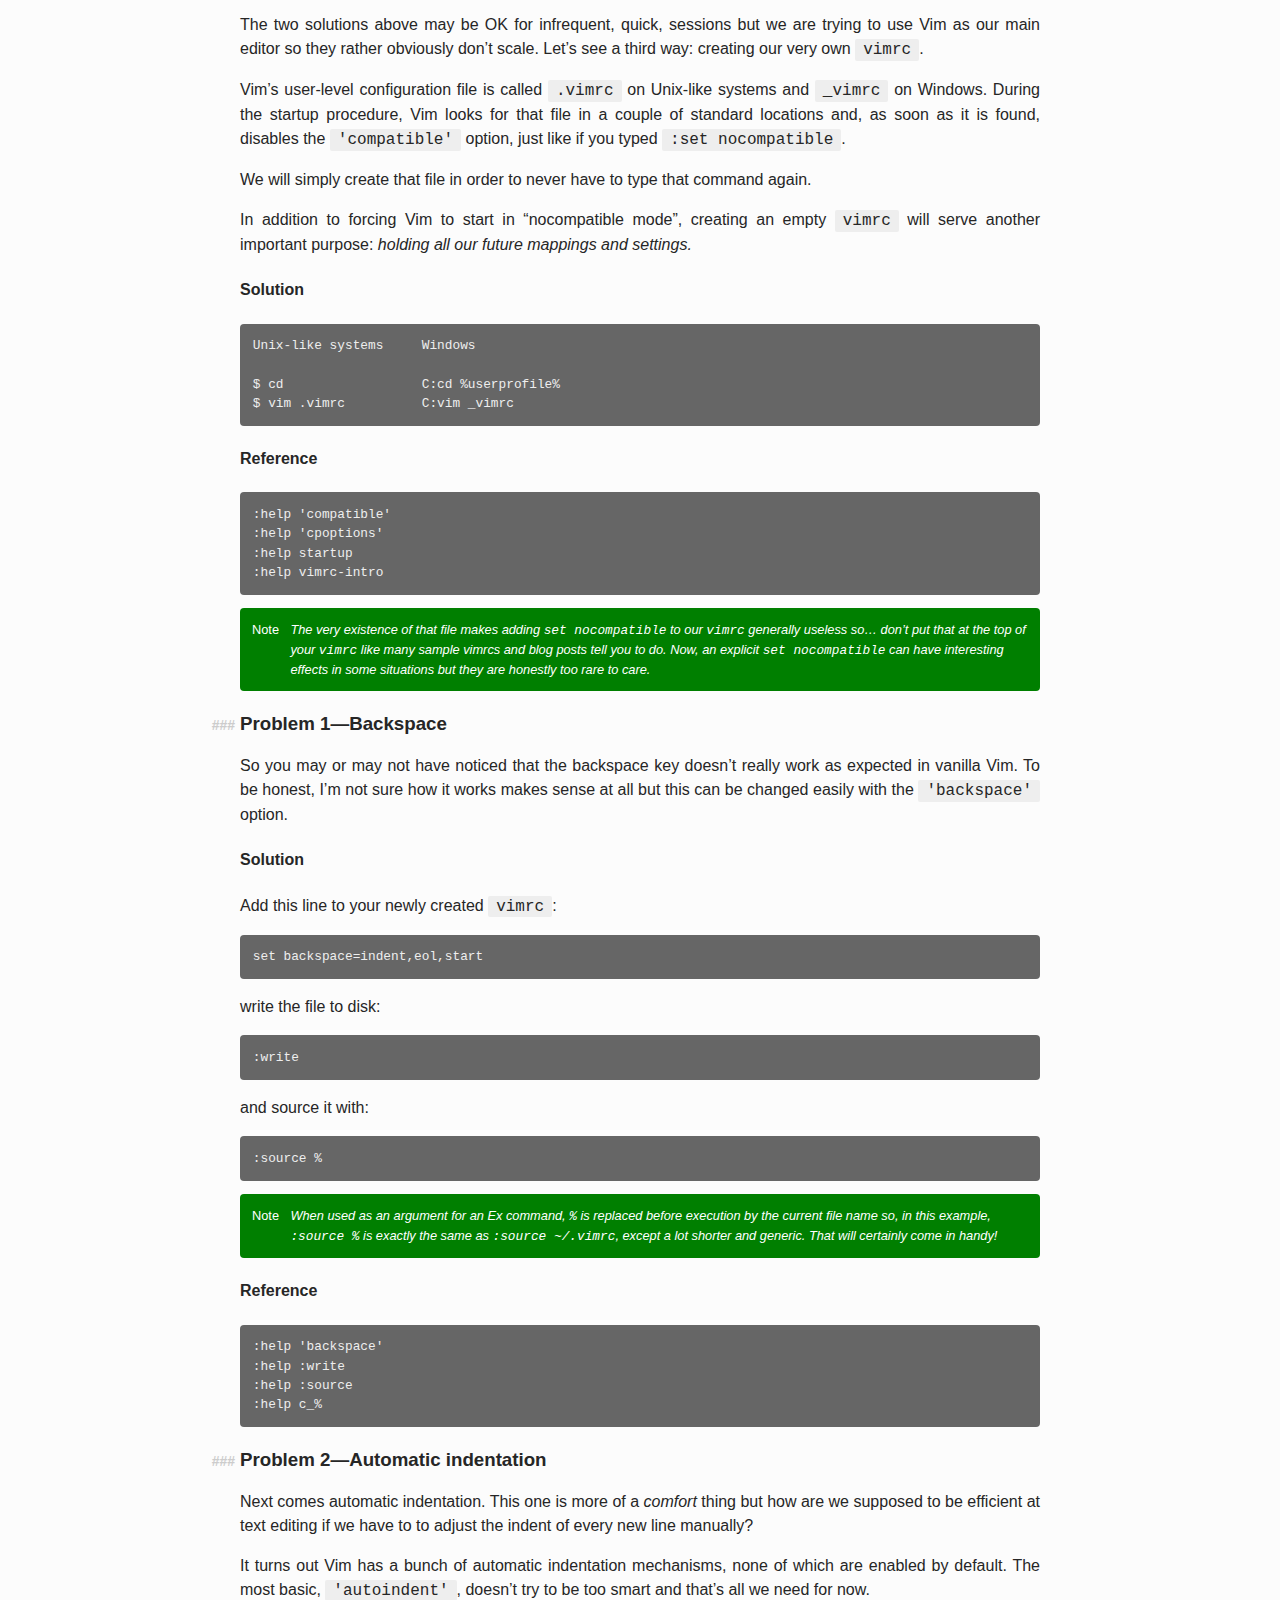
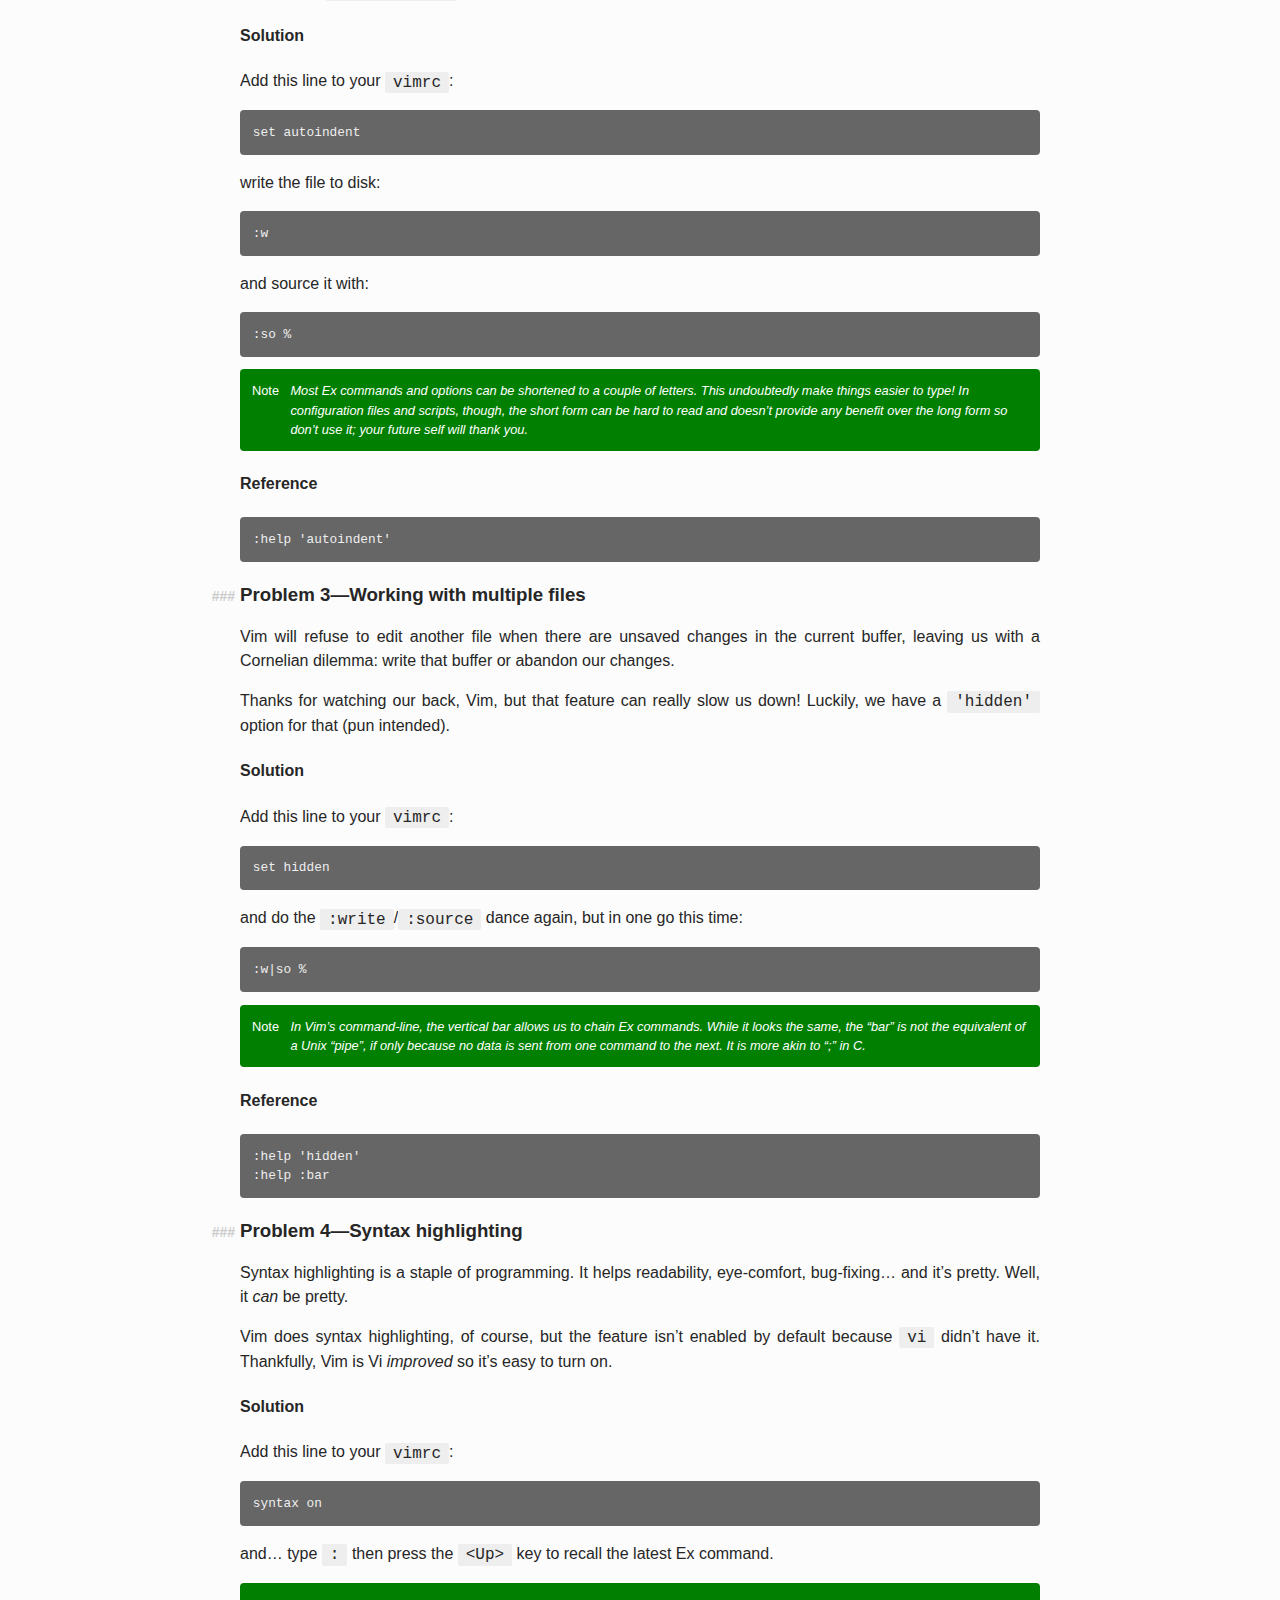
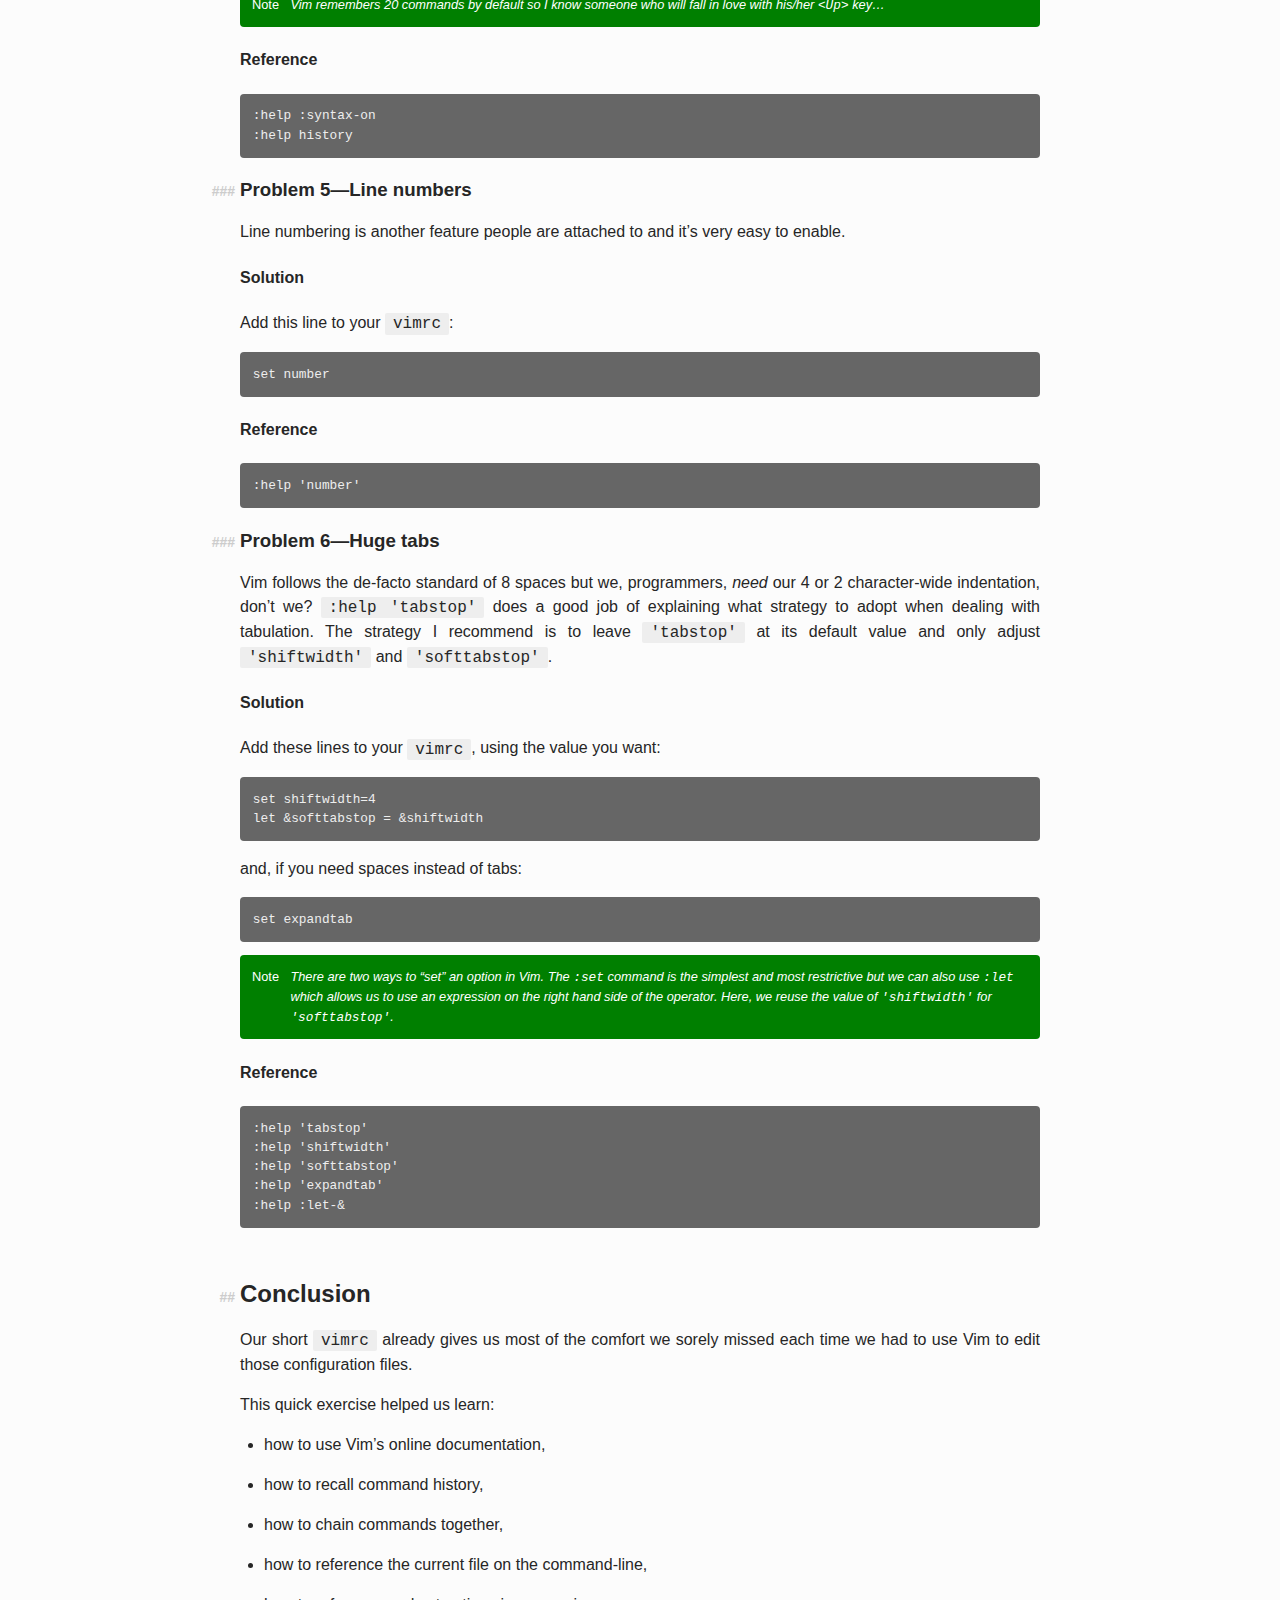
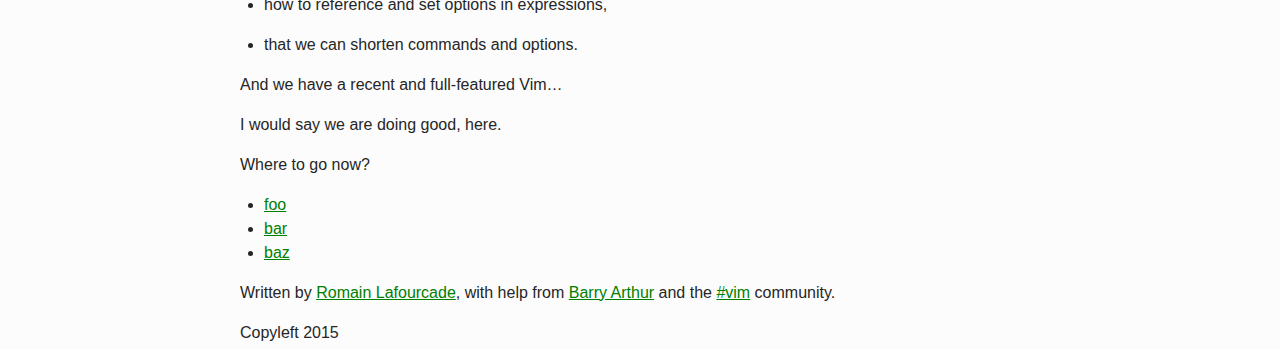
==== commit 990192c7: "lots of tiny edits" ====
--- a/0.html
+++ b/0.html
@@ -4,19 +4,44 @@
 <meta charset="UTF-8">
 <!--[if IE]><meta http-equiv="X-UA-Compatible" content="IE=edge"><![endif]-->
 <meta name="viewport" content="width=device-width, initial-scale=1.0">
-<meta name="generator" content="Asciidoctor 1.5.2">
-<title>An introduction</title>
+<meta name="generator" content="Asciidoctor 1.5.5">
+<title>A gentle introduction</title>
 <link rel="stylesheet" href="css/style.css">
 </head>
 <body class="article">
 <div id="header">
-<h1>An introduction</h1>
+<h1>A gentle introduction</h1>
+<div id="toc" class="toc">
+<div id="toctitle">Table of Contents</div>
+<ul class="sectlevel1">
+<li><a href="#_before_we_begin">Before we begin</a>
+<ul class="sectlevel2">
+<li><a href="#_installation_on_linux_bsd">Installation on Linux/BSD</a></li>
+<li><a href="#_installation_on_mac_os_x">Installation on Mac OS X</a></li>
+<li><a href="#_installation_on_windows">Installation on Windows</a></li>
+</ul>
+</li>
+<li><a href="#_the_mother_of_all_commands">The mother of all commands</a></li>
+<li><a href="#_making_vim_more_friendly">Making Vim more friendly</a>
+<ul class="sectlevel2">
+<li><a href="#_problem_0_vi_compatibility">Problem 0&#8212;&#8203;Vi compatibility</a></li>
+<li><a href="#_problem_1_backspace">Problem 1&#8212;&#8203;Backspace</a></li>
+<li><a href="#_problem_2_automatic_indentation">Problem 2&#8212;&#8203;Automatic indentation</a></li>
+<li><a href="#_problem_3_working_with_multiple_files">Problem 3&#8212;&#8203;Working with multiple files</a></li>
+<li><a href="#_problem_4_syntax_highlighting">Problem 4&#8212;&#8203;Syntax highlighting</a></li>
+<li><a href="#_problem_5_line_numbers">Problem 5&#8212;&#8203;Line numbers</a></li>
+<li><a href="#_problem_6_huge_tabs">Problem 6&#8212;&#8203;Huge tabs</a></li>
+</ul>
+</li>
+<li><a href="#_conclusion">Conclusion</a></li>
+</ul>
+</div>
 </div>
 <div id="content">
 <div id="preamble">
 <div class="sectionbody">
 <div class="paragraph">
-<p>Our first contact with Vim is always frustrating: the incapacity to type text right away, the non-obvious commands for writing and quitting&#8230;&#8203;</p>
+<p>From the incapacity to type text right away to the non-obvious commands for writing and quitting, our first contact with Vim is always frustrating.</p>
 </div>
 <div class="paragraph">
 <p>Most of us bail out and learn to mentally replace <code>vi</code> and <code>vim</code> with <code>nano</code> in every tutorial they read.</p>
@@ -25,19 +50,19 @@
 <p>Others learn the bare minimum to make those occasional edits as painless as possible, confident in their knowledge that there are vastly better editors for serious work anyway.</p>
 </div>
 <div class="paragraph">
-<p>The rest are lucky/crazy enough to see the potential behind the weirdness and decide to do what it takes to become more efficient with Vim.</p>
+<p>Yet some are lucky/crazy enough to see the potential behind the weirdness and decide to do what it takes to become more efficient with Vim.</p>
 </div>
 <div class="paragraph">
 <p>This guide is directed toward that third group. Picking up where <code>vimtutor</code> left off, it will hopefully give your Vim experience the right kind of foundations: deep and dependable.</p>
 </div>
 <div class="paragraph">
-<p>Vim does a lot and thus requires quite a bit of learning as well as a significant amount of will and <em>patience</em>. In that respect, it isn&#8217;t worse than Photoshop, any serious 3D modeling software, font editor or digital audio workstation: you can quickly learn the basics needed for performing simple tasks but you can&#8217;t honestly put &#8220;ProTools&#8221; on your resumé after a tutorial or two. It takes years to master Photoshop and it will take you and me years to master Vim.</p>
+<p>Vim does a lot and thus requires quite a bit of learning as well as a significant amount of will and <em>patience</em>. In that respect, it isn&#8217;t worse than Adobe Photoshop, or any serious 3D modeling software, font editor or digital audio workstation: you can quickly learn the basics needed for performing simple tasks but you can&#8217;t honestly put &#8220;ProTools&#8221; on your resumé after a tutorial or two. It takes years to master those tools and it will take years to master Vim.</p>
 </div>
 <div class="paragraph">
 <p>But what kind of involvement are we talking about? Is it the kind that requires us to commit all of <a href="http://www.viemu.com/vi-vim-cheat-sheet.gif">that meaningless garbage</a> to memory?</p>
 </div>
 <div class="paragraph">
-<p>No. <a href="http://www.moolenaar.net/habits.html">Like Vim&#8217;s author</a>, I don&#8217;t believe &#8220;knowing all of Vim&#8221; or &#8220;being a Vim guru&#8221; should be anyone&#8217;s goal. Those are <em>consequences</em> of using Vim daily for 10 or 20 years, maybe, but we shouldn&#8217;t keep our eyes too focused on that target. Learning Vim is a long journey where the destination doesn&#8217;t really matter. What happens along the way and the positive changes it causes in us is all that counts.</p>
+<p>No. I don&#8217;t believe &#8220;knowing all of Vim&#8221; or &#8220;being a Vim guru&#8221; should be anyone&#8217;s goal. Those may be happy <em>consequences</em> of using Vim daily for 10 or 20 years, <em>maybe</em>, but we shouldn&#8217;t focus too much on that target. Learning Vim is a long journey where the destination doesn&#8217;t really matter. What happens along the way and the positive changes it causes in us are all that counts.</p>
 </div>
 <div class="paragraph">
 <p>You are playing in your own Tolkien trilogy, goddammit!</p>
@@ -48,15 +73,15 @@
 <h2 id="_before_we_begin">Before we begin</h2>
 <div class="sectionbody">
 <div class="paragraph">
-<p>The rest of this guide will assume three things:</p>
+<p>This guide assumes three things:</p>
 </div>
 <div class="ulist">
 <ul>
 <li>
-<p>that you are comfortable with the command-line, our primary environment for the whole guide,</p>
-</li>
-<li>
-<p>that you have already followed <code>vimtutor</code> at least a couple of times and that you have at least a bit of firsthand experience with Vim,</p>
+<p>that you are relatively comfortable with &#8220;the UNIX shell&#8221;, our primary environment for the whole guide;</p>
+</li>
+<li>
+<p>that you have already followed <code>vimtutor</code> at least a couple of times;</p>
 </li>
 <li>
 <p>that you have access to a reasonably up-to-date Vim build.</p>
@@ -64,18 +89,24 @@
 </ul>
 </div>
 <div class="paragraph">
-<p>The default Vim on your system&#8201;&#8212;&#8201;if you have one&#8201;&#8212;&#8201;is usually a very small build that lacks useful features for serious usage. While this isn&#8217;t a huge deal in principle, those missing features can be a source of frustration if you intend to use Vim <em>seriously</em>, as your main text editor.</p>
-</div>
-<div class="paragraph">
-<p>I therefore recommend you upgrade to a more up-to-date and full-featured build. How to do that depends on your platform&#8230;&#8203;</p>
-</div>
-<div class="sect2">
-<h3 id="_on_linux_bsd">On Linux/BSD</h3>
-<div class="paragraph">
-<p>On Linux/BSD systems, the trick is generally to install the more featured &#8220;gvim&#8221; package, which generally gives you both a <code>vim</code> command for terminal usage and a <code>gvim</code> command for GUI usage.</p>
-</div>
-<div class="paragraph">
-<p>You may need slightly different packages depending on your Desktop Environment or even distribution variant. There are too many possibilities so&#8230;&#8203; use your package manager and common-sense to decide what to install. For any issue, refer to your package manager&#8217;s documentation.</p>
+<p>&#8220;The UNIX shell&#8221; is a large and fascinating subject in its own right and I simply don&#8217;t know enough about it anyway so&#8230;&#8203; no &#8220;patient sheller&#8221; for you.</p>
+</div>
+<div class="paragraph">
+<p>This guide is very likely to gloss over very important things found in <code>vimtutor</code> so going through it is an absolute requisite if you intend to ever be comfortable in Vim. Or if you intend to follow this guide.</p>
+</div>
+<div class="paragraph">
+<p>Most of what makes Vim Vim can be found even in the smallest build but the default Vim on your system&#8212;&#8203;if you have one&#8212;&#8203;is usually a very small one that lacks useful features for <em>serious</em> usage.</p>
+</div>
+<div class="paragraph">
+<p>The first step in our journey will thus be to upgrade Vim to a more up-to-date and full-featured build or, if you don&#8217;t already have it on your machine, install it cleanly. How to do that depends on your platform&#8230;&#8203;</p>
+</div>
+<div class="sect2">
+<h3 id="_installation_on_linux_bsd">Installation on Linux/BSD</h3>
+<div class="paragraph">
+<p>On Linux/BSD systems, the trick is generally to install the more featured &#8220;gvim&#8221; package, which usually gives you both a <code>vim</code> command for terminal usage and a <code>gvim</code> command for GUI usage.</p>
+</div>
+<div class="paragraph">
+<p>The recipes below are relatively safe but they obviously don&#8217;t cover every Linux/BSD flavor. If in doubt, check your distribution&#8217;s documentation.</p>
 </div>
 <div class="sect3">
 <h4 id="_arch">Arch</h4>
@@ -110,7 +141,7 @@
 <div class="literalblock">
 <div class="content">
 <pre>$ sudo yum check-update
-$ sudo yum install vim-enhanced</pre>
+$ sudo yum install vim-X11</pre>
 </div>
 </div>
 </div>
@@ -141,7 +172,7 @@
 </div>
 </div>
 <div class="sect2">
-<h3 id="_on_mac_os_x">On Mac OS X</h3>
+<h3 id="_installation_on_mac_os_x">Installation on Mac OS X</h3>
 <div class="paragraph">
 <p>MacVim, the most complete Vim you can get on Mac OS X, comes with both a GUI version <em>and</em> a CLI version. All the methods below should give you a regular &#8220;double-clickable&#8221; Mac OS X app and an <code>mvim</code> command you can run in a terminal emulator without messing with the default Vim:</p>
 </div>
@@ -159,7 +190,7 @@
 <p>Download and install <a href="https://github.com/b4winckler/macvim/releases">an official snapshot</a> like you would with any other Mac OS X application.</p>
 </li>
 <li>
-<p>Place the <code>mvim</code> script that is bundled with MacVim somewhere in your <code>$PATH</code>.</p>
+<p>Place the <code>mvim</code> script that comes bundled with MacVim somewhere in your <code>$PATH</code>.</p>
 </li>
 </ol>
 </div>
@@ -190,7 +221,7 @@
 </div>
 </div>
 <div class="sect2">
-<h3 id="_on_windows">On Windows</h3>
+<h3 id="_installation_on_windows">Installation on Windows</h3>
 <div class="paragraph">
 <p>There is no Vim on your system by default so you are forced to install it anyway. The default download from <a href="http://wwww.vim.org">vim.org</a> is OK but slightly outdated. You can get more up-to-date and complete builds from this project:</p>
 </div>
@@ -328,13 +359,13 @@
 <p>Or <em>more</em>, if we consider all the <em>improvements</em> hidden behind that impenetrable <code>vi</code> persona.</p>
 </div>
 <div class="paragraph">
-<p>Vim&#8217;s support files are often tweaked by distribution maintainers to comply to whatever standard&#8201;&#8212;&#8201;written or not&#8201;&#8212;&#8201;they have to follow or to fit Vim into their specific file hierarchy or&#8201;&#8212;&#8201;how kind of them&#8201;&#8212;&#8201;make the default behavior <em>slightly</em> more useful. This means that Vim&#8217;s &#8220;runtime&#8221; can be in many places and that the system <code>vimrc</code>&#8201;&#8212;&#8201;if there is one&#8201;&#8212;&#8201;may or may not already contain solutions to some of the problems below. I will assume no system <code>vimrc</code> to keep this guide simple.</p>
-</div>
-<div class="paragraph">
-<p>Anyway, making Vim <em>a little bit</em> more comfortable is a quick and easy exercise that will give us many opportunities to learn useful things: let&#8217;s do it step by step, one problem at a time.</p>
-</div>
-<div class="sect2">
-<h3 id="_problem_0_vi_compatibility">Problem 0&#8201;&#8212;&#8201;Vi compatibility</h3>
+<p>Like many other command-line programs, Vim depends on a number of configuration files and scripts to work its magic. Those files constitute Vim&#8217;s &#8220;runtime&#8221; and are generaly not to be messed with. Halas, distribution maintainers like to edit them or move them around. This means that Vim&#8217;s &#8220;runtime&#8221; can be in many places and that the system startup script&#8212;&#8203;if there is one&#8212;&#8203;may or may not already contain solutions to some of the problems below. Now, Vim 8.0 even comes with a script that attempts to provide a &#8220;reasonable&#8221; baseline but only manages to make things more complicated. For those reasons, it is hard to even talk about a &#8220;default&#8221; setup so, in order to keep this guide simple and generic, I&#8217;ll just do like if none of that mattered. Because, well&#8230;&#8203; it doesn&#8217;t.</p>
+</div>
+<div class="paragraph">
+<p>Whatever, making Vim <em>a little bit</em> more comfortable is a quick and easy exercise that will give us many opportunities to learn useful things: let&#8217;s do it step by step, one problem at a time.</p>
+</div>
+<div class="sect2">
+<h3 id="_problem_0_vi_compatibility">Problem 0&#8212;&#8203;Vi compatibility</h3>
 <div class="paragraph">
 <p>The closest we have to a definitive list of <code>vi</code>-compatible behaviors can be found at <code>:help 'cpoptions'</code>. A quick glance at that table should be enough to understand the importance of dropping <code>vi</code>-compatibility for intensive use.</p>
 </div>
@@ -379,7 +410,7 @@
 <div class="title">Note</div>
 </td>
 <td class="content">
-Like most CLI programs, Vim tells you what flags can be used to change its behavior at startup when started with the <code>--help</code> argument. Go on, it&#8217;s an interesting read.
+Again, like most CLI programs, Vim tells you what flags can be used to change its behavior at startup when started with the <code>--help</code> argument. Go on, it&#8217;s an interesting read.
 </td>
 </tr>
 </table>
@@ -388,7 +419,7 @@
 <p>The two solutions above may be OK for infrequent, quick, sessions but we are trying to use Vim as our main editor so they rather obviously don&#8217;t scale. Let&#8217;s see a third way: creating our very own <code>vimrc</code>.</p>
 </div>
 <div class="paragraph">
-<p>Vim&#8217;s user-level configuration file is called <code>.vimrc</code> on Unix-like systems and <code>_vimrc</code> on Windows. During the startup procedure, Vim looks for that file in a couple of standard locations; as soon as it is found, the <code>'compatible'</code> option is disabled, just like if you typed <code>:set nocompatible</code>.</p>
+<p>Vim&#8217;s user-level configuration file is called <code>.vimrc</code> on Unix-like systems and <code>_vimrc</code> on Windows. During the startup procedure, Vim looks for that file in a couple of standard locations and, as soon as it is found, disables the <code>'compatible'</code> option, just like if you typed <code>:set nocompatible</code>.</p>
 </div>
 <div class="paragraph">
 <p>We will simply create that file in order to never have to type that command again.</p>
@@ -400,7 +431,7 @@
 <h4 id="_solution">Solution</h4>
 <div class="literalblock">
 <div class="content">
-<pre>Unix                  Windows
+<pre>Unix-like systems     Windows
 
 $ cd                  C:cd %userprofile%
 $ vim .vimrc          C:vim _vimrc</pre>
@@ -415,42 +446,6 @@
 :help 'cpoptions'
 :help startup
 :help vimrc-intro</pre>
-</div>
-</div>
-<div class="paragraph">
-<p>NB: The very existence of that file makes adding <code>set nocompatible</code> to our <code>vimrc</code> generally useless so&#8230;&#8203; don&#8217;t put that at the top of your <code>vimrc</code> like many sample vimrcs and blog posts tell you to do. An explicit <code>set nocompatible</code> can have interesting effects in <em>some</em> situations but they are honestly too rare to care about.</p>
-</div>
-</div>
-</div>
-<div class="sect2">
-<h3 id="_problem_1_backspace">Problem 1&#8201;&#8212;&#8201;Backspace</h3>
-<div class="paragraph">
-<p>So you may or may not have noticed that the backspace key doesn&#8217;t really work as expected in vanilla Vim. To be honest, how it works doesn&#8217;t make sense at all but this can be changed easily with the <code>'backspace'</code> option.</p>
-</div>
-<div class="sect3">
-<h4 id="_solution_2">Solution</h4>
-<div class="paragraph">
-<p>Add this line to your newly created <code>vimrc</code>:</p>
-</div>
-<div class="literalblock">
-<div class="content">
-<pre>set backspace=indent,eol,start</pre>
-</div>
-</div>
-<div class="paragraph">
-<p>write the file to disk:</p>
-</div>
-<div class="literalblock">
-<div class="content">
-<pre>:write</pre>
-</div>
-</div>
-<div class="paragraph">
-<p>and source it with:</p>
-</div>
-<div class="literalblock">
-<div class="content">
-<pre>:source %</pre>
 </div>
 </div>
 <div class="admonitionblock note">
@@ -460,40 +455,26 @@
 <div class="title">Note</div>
 </td>
 <td class="content">
-When used as an argument for an Ex command, <code>%</code> is replaced before execution by the current file name so <code>:source %</code> is exactly the same as <code>:source ~/.vimrc</code>, except a lot shorter <em>and</em> generic. That will certainly come in handy!
+The very existence of that file makes adding <code>set nocompatible</code> to our <code>vimrc</code> generally useless so&#8230;&#8203; don&#8217;t put that at the top of your <code>vimrc</code> like many sample vimrcs and blog posts tell you to do. Now, an explicit <code>set nocompatible</code> can have interesting effects in <em>some</em> situations but they are honestly too rare to care.
 </td>
 </tr>
 </table>
 </div>
 </div>
-<div class="sect3">
-<h4 id="_reference_2">Reference</h4>
-<div class="literalblock">
-<div class="content">
-<pre>:help 'backspace'
-:help :write
-:help :source
-:help c_%</pre>
-</div>
-</div>
-</div>
-</div>
-<div class="sect2">
-<h3 id="_problem_2_automatic_indentation">Problem 2&#8201;&#8212;&#8201;Automatic indentation</h3>
-<div class="paragraph">
-<p>Next comes automatic indentation. This one is more of a <em>comfort</em> thing but how are we supposed to be efficient at text editing if we are forced to adjust the indent of every new line manually?</p>
-</div>
-<div class="paragraph">
-<p>It turns out Vim has a bunch of automatic indentation mechanisms, none of which are enabled by default. The most basic, <code>'autoindent'</code>, doesn&#8217;t try to be too smart or do different things for different filetypes&#8230;&#8203; That&#8217;s all we need for now.</p>
-</div>
-<div class="sect3">
-<h4 id="_solution_3">Solution</h4>
-<div class="paragraph">
-<p>Add this line to your <code>vimrc</code>:</p>
-</div>
-<div class="literalblock">
-<div class="content">
-<pre>set autoindent</pre>
+</div>
+<div class="sect2">
+<h3 id="_problem_1_backspace">Problem 1&#8212;&#8203;Backspace</h3>
+<div class="paragraph">
+<p>So you may or may not have noticed that the backspace key doesn&#8217;t really work as expected in vanilla Vim. To be honest, I&#8217;m not sure how it works makes sense at all but this can be changed easily with the <code>'backspace'</code> option.</p>
+</div>
+<div class="sect3">
+<h4 id="_solution_2">Solution</h4>
+<div class="paragraph">
+<p>Add this line to your newly created <code>vimrc</code>:</p>
+</div>
+<div class="literalblock">
+<div class="content">
+<pre>set backspace=indent,eol,start</pre>
 </div>
 </div>
 <div class="paragraph">
@@ -501,7 +482,7 @@
 </div>
 <div class="literalblock">
 <div class="content">
-<pre>:w</pre>
+<pre>:write</pre>
 </div>
 </div>
 <div class="paragraph">
@@ -509,7 +490,7 @@
 </div>
 <div class="literalblock">
 <div class="content">
-<pre>:so %</pre>
+<pre>:source %</pre>
 </div>
 </div>
 <div class="admonitionblock note">
@@ -519,45 +500,56 @@
 <div class="title">Note</div>
 </td>
 <td class="content">
-Most Ex commands and options can be shortened to a couple of letters. This undoubtedly make things easier to type as short names are a must on the command-line! In configuration files and scripts, though, the short form can be hard to read and doesn&#8217;t provide any benefit over the long form so don&#8217;t use it; your future self will thank you.
+When used as an argument for an Ex command, <code>%</code> is replaced before execution by the current file name so, in this example, <code>:source %</code> is exactly the same as <code>:source ~/.vimrc</code>, except a lot shorter <em>and</em> generic. That will certainly come in handy!
 </td>
 </tr>
 </table>
 </div>
 </div>
 <div class="sect3">
-<h4 id="_reference_3">Reference</h4>
-<div class="literalblock">
-<div class="content">
-<pre>:help 'autoindent'</pre>
-</div>
-</div>
-</div>
-</div>
-<div class="sect2">
-<h3 id="_problem_3_working_with_multiple_files">Problem 3&#8201;&#8212;&#8201;Working with multiple files</h3>
-<div class="paragraph">
-<p>Vim will refuse to edit another file when there are unsaved changes in the current buffer, leaving us with a Cornelian dilemma: write that buffer or abandon our changes.</p>
-</div>
-<div class="paragraph">
-<p>Thanks for watching our back, Vim, but that feature can really slow us down! Luckily, we have a <code>'hidden'</code> option for that (pun intended).</p>
-</div>
-<div class="sect3">
-<h4 id="_solution_4">Solution</h4>
+<h4 id="_reference_2">Reference</h4>
+<div class="literalblock">
+<div class="content">
+<pre>:help 'backspace'
+:help :write
+:help :source
+:help c_%</pre>
+</div>
+</div>
+</div>
+</div>
+<div class="sect2">
+<h3 id="_problem_2_automatic_indentation">Problem 2&#8212;&#8203;Automatic indentation</h3>
+<div class="paragraph">
+<p>Next comes automatic indentation. This one is more of a <em>comfort</em> thing but how are we supposed to be efficient at text editing if we have to to adjust the indent of every new line manually?</p>
+</div>
+<div class="paragraph">
+<p>It turns out Vim has a bunch of automatic indentation mechanisms, none of which are enabled by default. The most basic, <code>'autoindent'</code>, doesn&#8217;t try to be too smart and that&#8217;s all we need for now.</p>
+</div>
+<div class="sect3">
+<h4 id="_solution_3">Solution</h4>
 <div class="paragraph">
 <p>Add this line to your <code>vimrc</code>:</p>
 </div>
 <div class="literalblock">
 <div class="content">
-<pre>set hidden</pre>
-</div>
-</div>
-<div class="paragraph">
-<p>and do the <code>:write</code>/<code>:source</code> dance again, but in one go this time:</p>
-</div>
-<div class="literalblock">
-<div class="content">
-<pre>:w|so %</pre>
+<pre>set autoindent</pre>
+</div>
+</div>
+<div class="paragraph">
+<p>write the file to disk:</p>
+</div>
+<div class="literalblock">
+<div class="content">
+<pre>:w</pre>
+</div>
+</div>
+<div class="paragraph">
+<p>and source it with:</p>
+</div>
+<div class="literalblock">
+<div class="content">
+<pre>:so %</pre>
 </div>
 </div>
 <div class="admonitionblock note">
@@ -567,42 +559,46 @@
 <div class="title">Note</div>
 </td>
 <td class="content">
-In Vim&#8217;s command-line, the vertical bar allows us to chain Ex commands. While it looks the same, the &#8220;bar&#8221; is <em>not</em> the equivalent of a Unix &#8220;pipe&#8221;, if only because no data is sent from one command to the next. It is more akin to &#8220;;&#8221; in C.
+Most Ex commands and options can be shortened to a couple of letters. This undoubtedly make things easier to type! In configuration files and scripts, though, the short form can be hard to read and doesn&#8217;t provide any benefit over the long form so don&#8217;t use it; your future self will thank you.
 </td>
 </tr>
 </table>
 </div>
 </div>
 <div class="sect3">
-<h4 id="_reference_4">Reference</h4>
-<div class="literalblock">
-<div class="content">
-<pre>:help 'hidden'
-:help :bar</pre>
-</div>
-</div>
-</div>
-</div>
-<div class="sect2">
-<h3 id="_problem_4_syntax_highlighting">Problem 4&#8201;&#8212;&#8201;Syntax highlighting</h3>
-<div class="paragraph">
-<p>Syntax highlighting is a staple of programming. It helps readability, eye-comfort, bug-fixing&#8230;&#8203; and it&#8217;s pretty. Well, it <em>can</em> be pretty.</p>
-</div>
-<div class="paragraph">
-<p>Vim does syntax highlighting, of course, but the feature isn&#8217;t enabled by default because <code>vi</code> didn&#8217;t have it. Thankfully, it&#8217;s easy to turn on.</p>
-</div>
-<div class="sect3">
-<h4 id="_solution_5">Solution</h4>
+<h4 id="_reference_3">Reference</h4>
+<div class="literalblock">
+<div class="content">
+<pre>:help 'autoindent'</pre>
+</div>
+</div>
+</div>
+</div>
+<div class="sect2">
+<h3 id="_problem_3_working_with_multiple_files">Problem 3&#8212;&#8203;Working with multiple files</h3>
+<div class="paragraph">
+<p>Vim will refuse to edit another file when there are unsaved changes in the current buffer, leaving us with a Cornelian dilemma: write that buffer or abandon our changes.</p>
+</div>
+<div class="paragraph">
+<p>Thanks for watching our back, Vim, but that feature can really slow us down! Luckily, we have a <code>'hidden'</code> option for that (pun intended).</p>
+</div>
+<div class="sect3">
+<h4 id="_solution_4">Solution</h4>
 <div class="paragraph">
 <p>Add this line to your <code>vimrc</code>:</p>
 </div>
 <div class="literalblock">
 <div class="content">
-<pre>syntax on</pre>
-</div>
-</div>
-<div class="paragraph">
-<p>and&#8230;&#8203; type <code>:</code> then press the <code>&lt;Up&gt;</code> key to recall the latest Ex command.</p>
+<pre>set hidden</pre>
+</div>
+</div>
+<div class="paragraph">
+<p>and do the <code>:write</code>/<code>:source</code> dance again, but in one go this time:</p>
+</div>
+<div class="literalblock">
+<div class="content">
+<pre>:w|so %</pre>
+</div>
 </div>
 <div class="admonitionblock note">
 <table>
@@ -611,70 +607,42 @@
 <div class="title">Note</div>
 </td>
 <td class="content">
-Vim remembers 20 commands by default so I know someone who will fall in love with his/her <code>&lt;Up&gt;</code> key&#8230;&#8203;
+In Vim&#8217;s command-line, the vertical bar allows us to chain Ex commands. While it looks the same, the &#8220;bar&#8221; is <em>not</em> the equivalent of a Unix &#8220;pipe&#8221;, if only because no data is sent from one command to the next. It is more akin to &#8220;;&#8221; in C.
 </td>
 </tr>
 </table>
 </div>
 </div>
 <div class="sect3">
-<h4 id="_reference_5">Reference</h4>
-<div class="literalblock">
-<div class="content">
-<pre>:help :syntax-on
-:help history</pre>
-</div>
-</div>
-</div>
-</div>
-<div class="sect2">
-<h3 id="_problem_5_line_numbers">Problem 5&#8201;&#8212;&#8201;Line numbers</h3>
-<div class="paragraph">
-<p>Line numbering is another feature people are attached to and it&#8217;s very easy to enable.</p>
-</div>
-<div class="sect3">
-<h4 id="_solution_6">Solution</h4>
+<h4 id="_reference_4">Reference</h4>
+<div class="literalblock">
+<div class="content">
+<pre>:help 'hidden'
+:help :bar</pre>
+</div>
+</div>
+</div>
+</div>
+<div class="sect2">
+<h3 id="_problem_4_syntax_highlighting">Problem 4&#8212;&#8203;Syntax highlighting</h3>
+<div class="paragraph">
+<p>Syntax highlighting is a staple of programming. It helps readability, eye-comfort, bug-fixing&#8230;&#8203; and it&#8217;s pretty. Well, it <em>can</em> be pretty.</p>
+</div>
+<div class="paragraph">
+<p>Vim does syntax highlighting, of course, but the feature isn&#8217;t enabled by default because <code>vi</code> didn&#8217;t have it. Thankfully, Vim is Vi <em>improved</em> so it&#8217;s easy to turn on.</p>
+</div>
+<div class="sect3">
+<h4 id="_solution_5">Solution</h4>
 <div class="paragraph">
 <p>Add this line to your <code>vimrc</code>:</p>
 </div>
 <div class="literalblock">
 <div class="content">
-<pre>set number</pre>
-</div>
-</div>
-</div>
-<div class="sect3">
-<h4 id="_reference_6">Reference</h4>
-<div class="literalblock">
-<div class="content">
-<pre>:help 'number'</pre>
-</div>
-</div>
-</div>
-</div>
-<div class="sect2">
-<h3 id="_problem_6_huge_tabs">Problem 6&#8201;&#8212;&#8201;Huge tabs</h3>
-<div class="paragraph">
-<p>Vim follows the de-facto standard of 8 spaces but we, programmers, <em>need</em> our 4 or 2 character-wide indentation, don&#8217;t we? <code>:help 'tabstop'</code> does a good job of explaining what strategy to adopt when dealing with tabulation. The strategy I recommend is to leave <code>'tabstop'</code> at its default value and only adjust <code>'shiftwidth'</code> and <code>'softtabstop'</code>.</p>
-</div>
-<div class="sect3">
-<h4 id="_solution_7">Solution</h4>
-<div class="paragraph">
-<p>Add these lines to your <code>vimrc</code>, using the value you want:</p>
-</div>
-<div class="literalblock">
-<div class="content">
-<pre>set shiftwidth=4
-let &amp;softtabstop = &amp;shiftwidth</pre>
-</div>
-</div>
-<div class="paragraph">
-<p>and, if you need spaces instead of tabs:</p>
-</div>
-<div class="literalblock">
-<div class="content">
-<pre>set expandtab</pre>
-</div>
+<pre>syntax on</pre>
+</div>
+</div>
+<div class="paragraph">
+<p>and&#8230;&#8203; type <code>:</code> then press the <code>&lt;Up&gt;</code> key to recall the latest Ex command.</p>
 </div>
 <div class="admonitionblock note">
 <table>
@@ -683,6 +651,78 @@
 <div class="title">Note</div>
 </td>
 <td class="content">
+Vim remembers 20 commands by default so I know someone who will fall in love with his/her <code>&lt;Up&gt;</code> key&#8230;&#8203;
+</td>
+</tr>
+</table>
+</div>
+</div>
+<div class="sect3">
+<h4 id="_reference_5">Reference</h4>
+<div class="literalblock">
+<div class="content">
+<pre>:help :syntax-on
+:help history</pre>
+</div>
+</div>
+</div>
+</div>
+<div class="sect2">
+<h3 id="_problem_5_line_numbers">Problem 5&#8212;&#8203;Line numbers</h3>
+<div class="paragraph">
+<p>Line numbering is another feature people are attached to and it&#8217;s very easy to enable.</p>
+</div>
+<div class="sect3">
+<h4 id="_solution_6">Solution</h4>
+<div class="paragraph">
+<p>Add this line to your <code>vimrc</code>:</p>
+</div>
+<div class="literalblock">
+<div class="content">
+<pre>set number</pre>
+</div>
+</div>
+</div>
+<div class="sect3">
+<h4 id="_reference_6">Reference</h4>
+<div class="literalblock">
+<div class="content">
+<pre>:help 'number'</pre>
+</div>
+</div>
+</div>
+</div>
+<div class="sect2">
+<h3 id="_problem_6_huge_tabs">Problem 6&#8212;&#8203;Huge tabs</h3>
+<div class="paragraph">
+<p>Vim follows the de-facto standard of 8 spaces but we, programmers, <em>need</em> our 4 or 2 character-wide indentation, don&#8217;t we? <code>:help 'tabstop'</code> does a good job of explaining what strategy to adopt when dealing with tabulation. The strategy I recommend is to leave <code>'tabstop'</code> at its default value and only adjust <code>'shiftwidth'</code> and <code>'softtabstop'</code>.</p>
+</div>
+<div class="sect3">
+<h4 id="_solution_7">Solution</h4>
+<div class="paragraph">
+<p>Add these lines to your <code>vimrc</code>, using the value you want:</p>
+</div>
+<div class="literalblock">
+<div class="content">
+<pre>set shiftwidth=4
+let &amp;softtabstop = &amp;shiftwidth</pre>
+</div>
+</div>
+<div class="paragraph">
+<p>and, if you need spaces instead of tabs:</p>
+</div>
+<div class="literalblock">
+<div class="content">
+<pre>set expandtab</pre>
+</div>
+</div>
+<div class="admonitionblock note">
+<table>
+<tr>
+<td class="icon">
+<div class="title">Note</div>
+</td>
+<td class="content">
 There are two ways to &#8220;set&#8221; an option in Vim. The <code>:set</code> command is the simplest and most restrictive but we can also use <code>:let</code> which allows us to use an expression on the right hand side of the operator. Here, we reuse the value of <code>'shiftwidth'</code> for <code>'softtabstop'</code>.
 </td>
 </tr>
@@ -705,7 +745,7 @@
 </div>
 </div>
 <div class="sect1">
-<h2 id="_that_s_it">That&#8217;s it</h2>
+<h2 id="_conclusion">Conclusion</h2>
 <div class="sectionbody">
 <div class="paragraph">
 <p>Our short <code>vimrc</code> already gives us most of the comfort we sorely missed each time we had to use Vim to edit those configuration files.</p>
@@ -736,43 +776,22 @@
 </ul>
 </div>
 <div class="paragraph">
+<p>And we have a recent and full-featured Vim&#8230;&#8203;</p>
+</div>
+<div class="paragraph">
 <p>I would say we are doing good, here.</p>
 </div>
-<div id="front">
-    <h6>The Patient Vimmer</h6>
-    <ul>
-        <li class="current">
-            <a href="0.html">0&nbsp;&nbsp;&nbsp;An introduction</a>
-        </li>
-        <li>
-            <a href="1.html">1&nbsp;&nbsp;&nbsp;Lord of the files</a>
-        </li>
-        <li>
-            <a href="2.html">2&nbsp;&nbsp;&nbsp;Title pending</a>
-        </li>
-        <li>
-            <a href="3.html">3&nbsp;&nbsp;&nbsp;Title pending</a>
-        </li>
-        <li>
-            <a href="4.html">4&nbsp;&nbsp;&nbsp;Title pending</a>
-        </li>
-        <li>
-            <a href="5.html">5&nbsp;&nbsp;&nbsp;Title pending</a>
-        </li>
-        <li>
-            <a href="6.html">6&nbsp;&nbsp;&nbsp;Title pending</a>
-        </li>
-        <li>
-            <a href="7.html">7&nbsp;&nbsp;&nbsp;Title pending</a>
-        </li>
-        <li>
-            <a href="8.html">8&nbsp;&nbsp;&nbsp;Title pending</a>
-        </li>
-    </ul>
-    <div id="bottom">
-        <p>Written by <a href="https://github.com/romainl">Romain Lafourcade</a>, with help from <a href="https://github.com/dahu/">Barry Arthur</a> and the #vim community.</p>
-        <p>Copyleft 2015</p>
-    </div>
+<div id="nav" class="toc">
+<p>Where to go now?</p>
+<ul class="sectlevel1">
+<li><a href="#">foo</a></li>
+<li><a href="#">bar</a></li>
+<li><a href="#">baz</a></li>
+</ul>
+</div>
+<div id="bottom">
+<p>Written by <a href="https://github.com/romainl">Romain Lafourcade</a>, with help from <a href="https://github.com/dahu/">Barry Arthur</a> and the <a href="https://www.vi-improved.org/">#vim</a> community.</p>
+<p class="copyleft">Copyleft 2015</p>
 </div>
 <script src="javascript/behavior.js"></script>
 </div>
@@ -780,11 +799,7 @@
 </div>
 <div id="footer">
 <div id="footer-text">
-<<<<<<< HEAD
-Last updated 2015-05-14 14:36:23 CEST
-=======
-Last updated 2015-06-09 12:19:58 CEST
->>>>>>> ee1583feb0cc3aabb196020d12031a779d206eaa
+Last updated 2017-02-07 18:14:44 CET
 </div>
 </div>
 </body>
